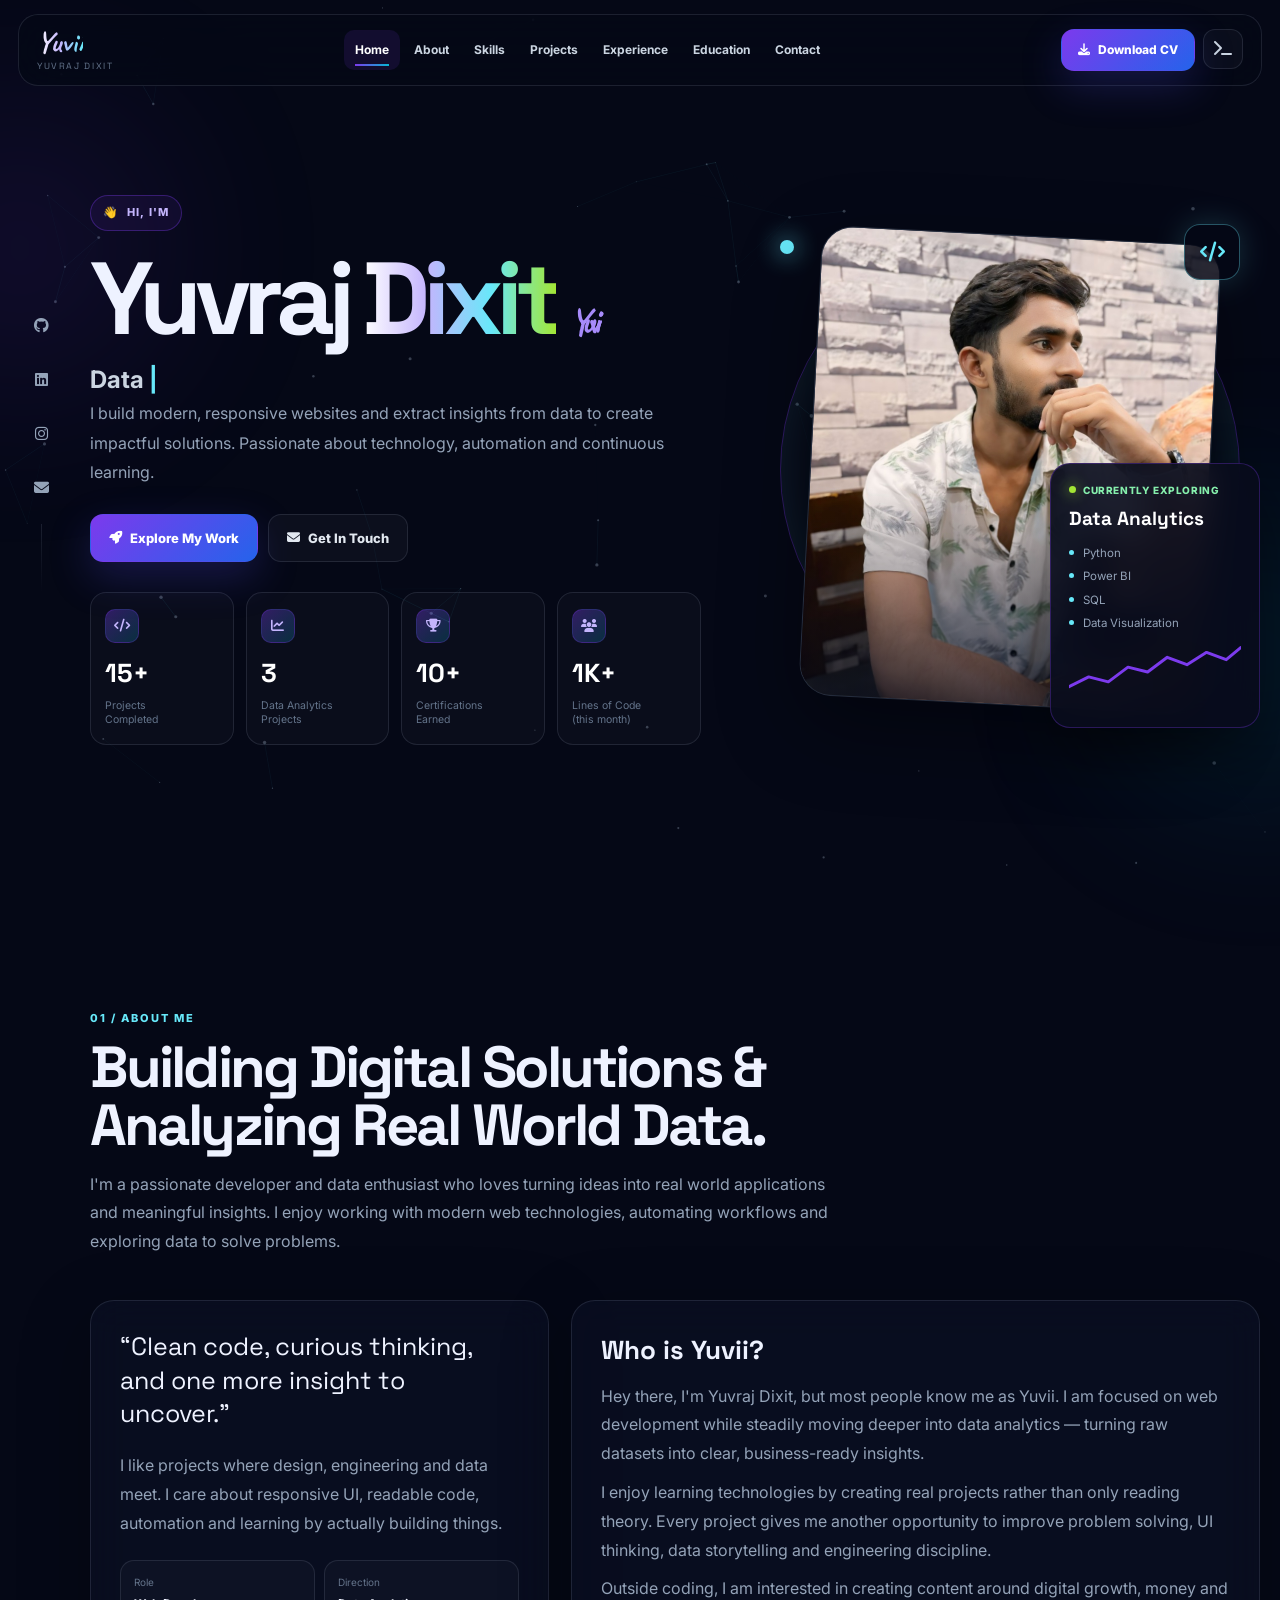
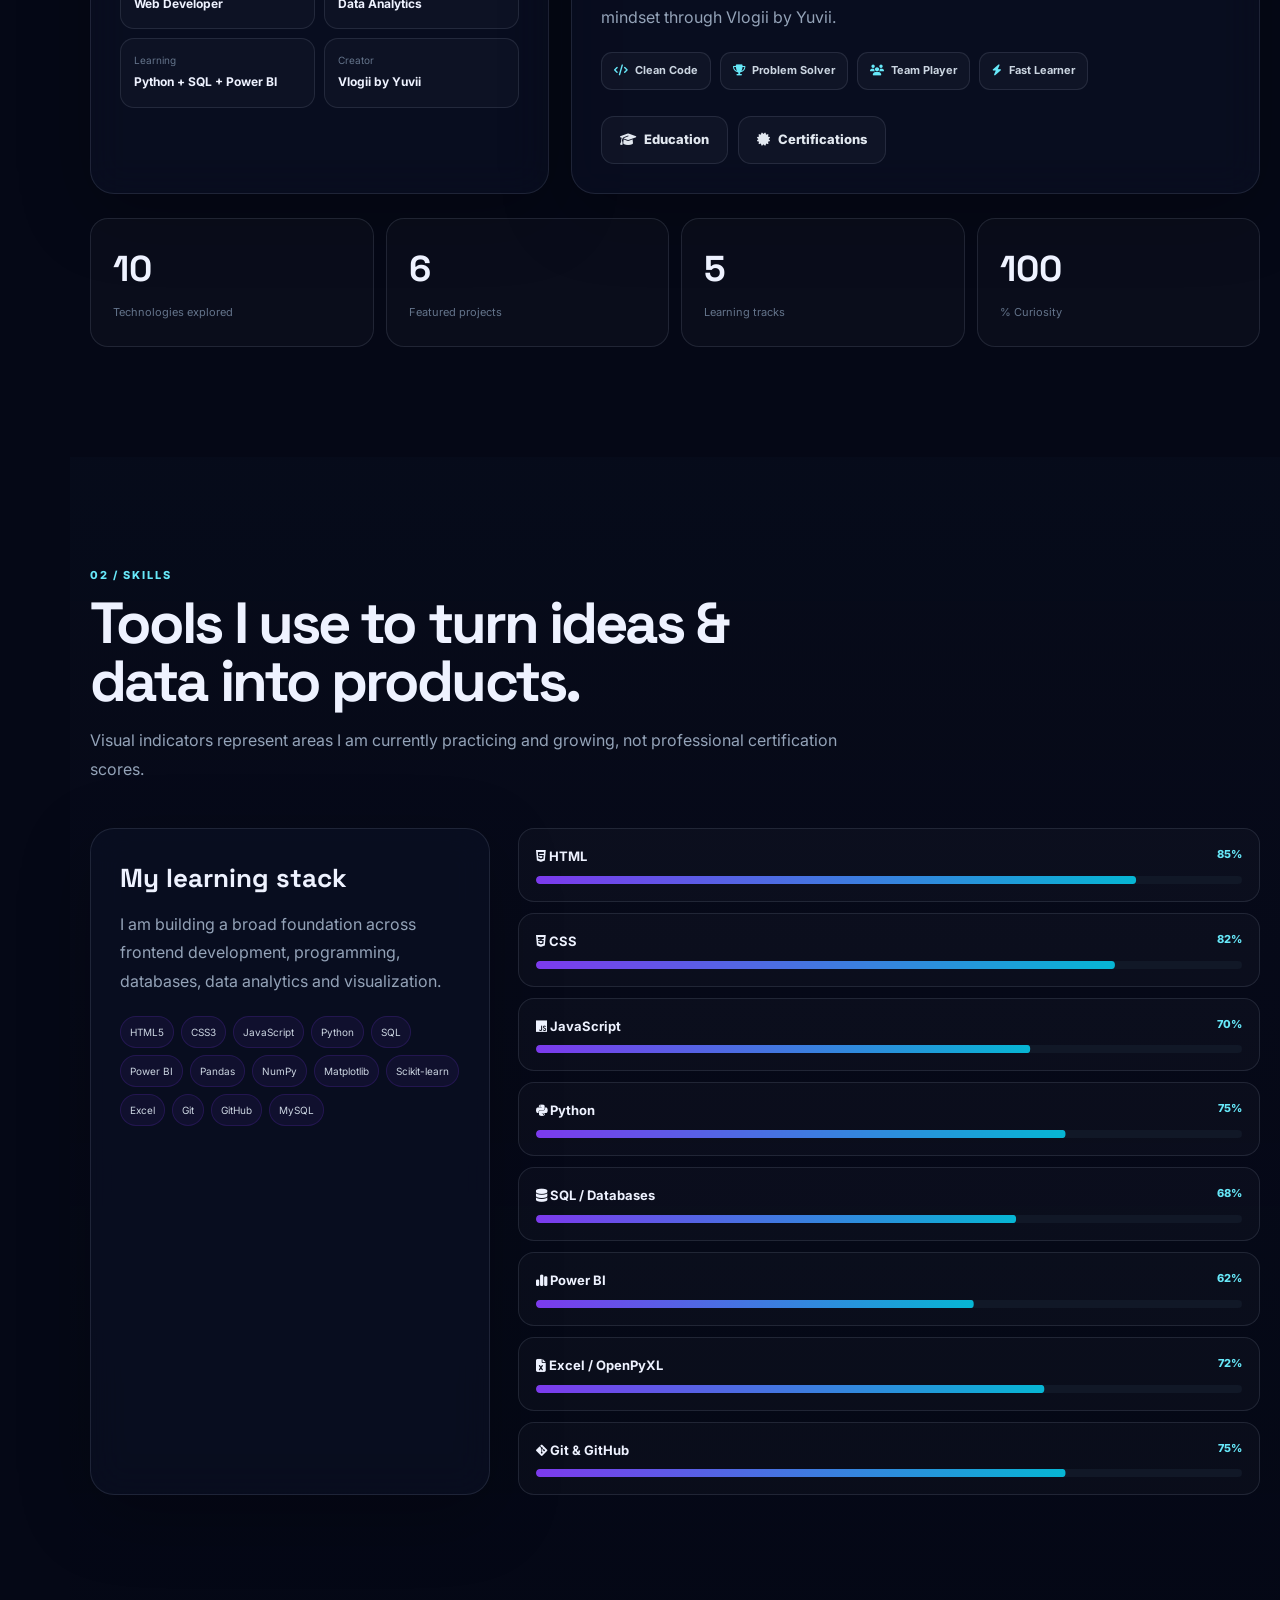
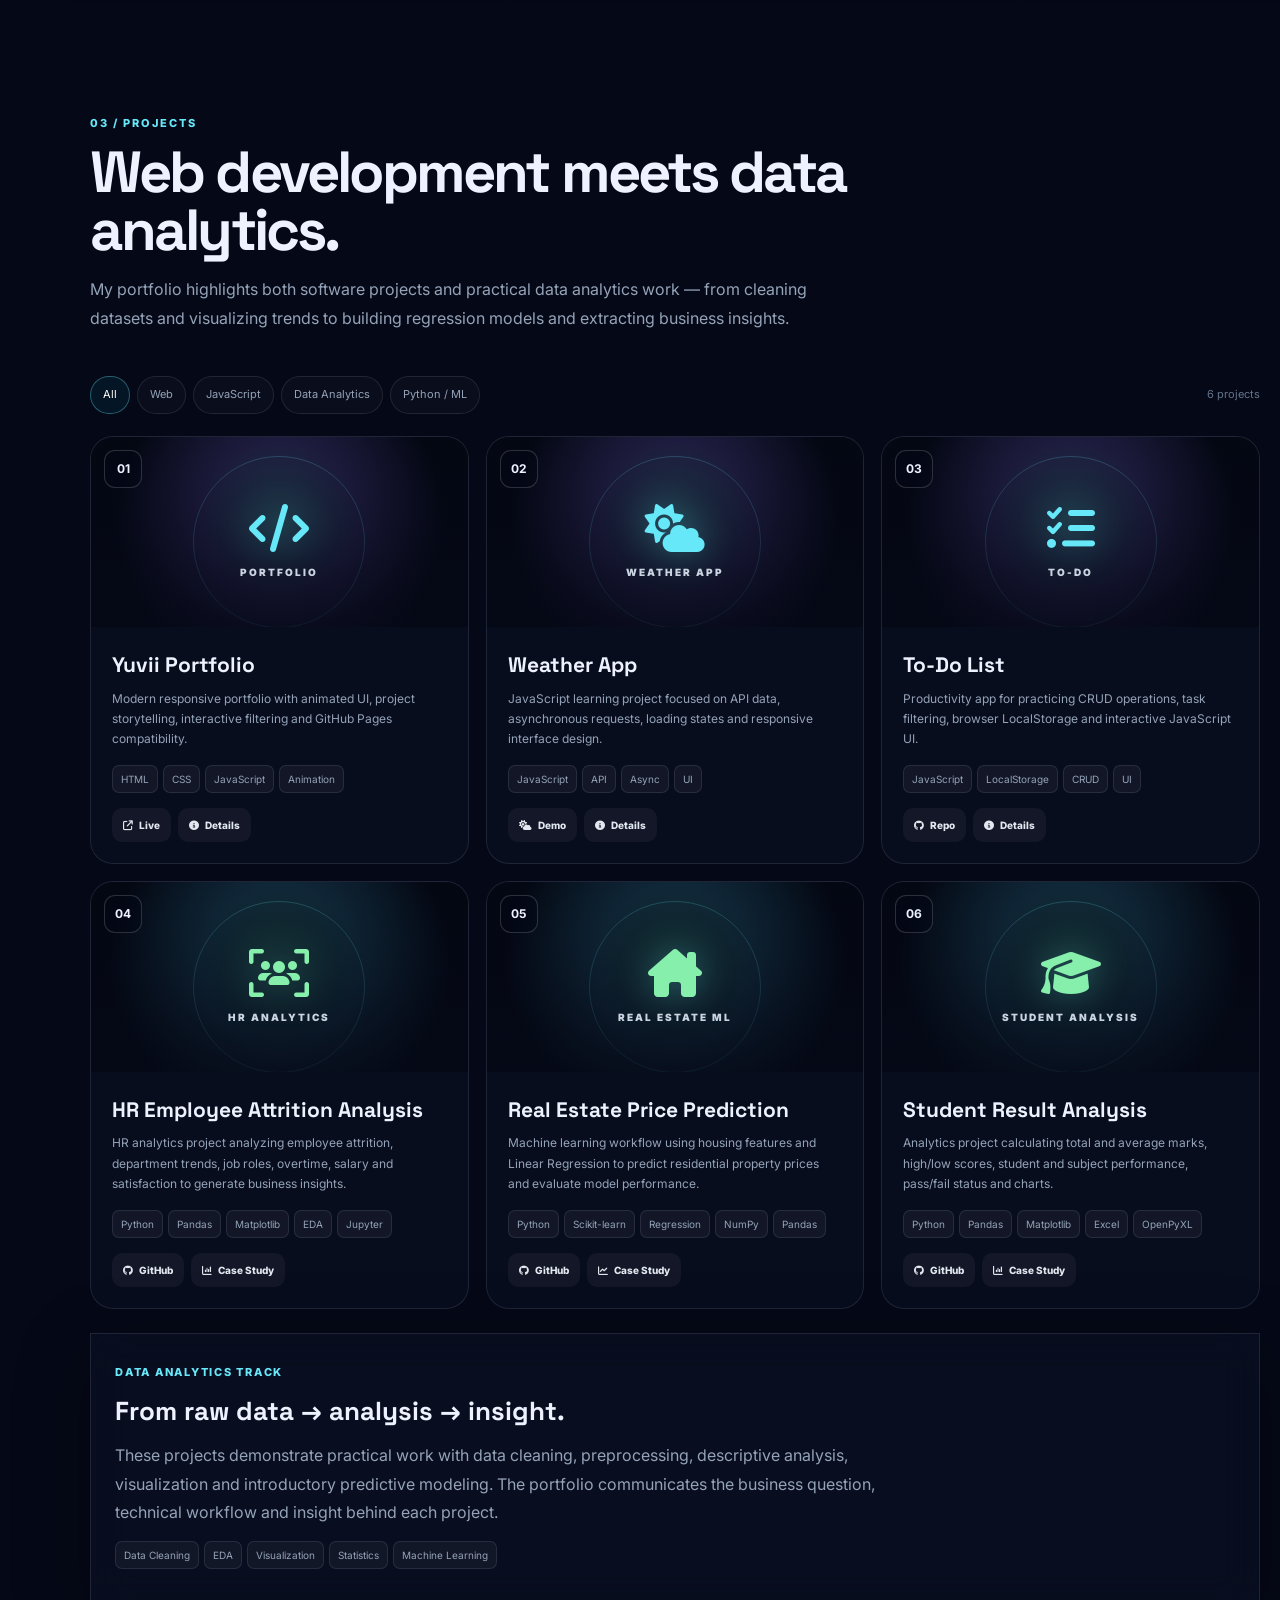
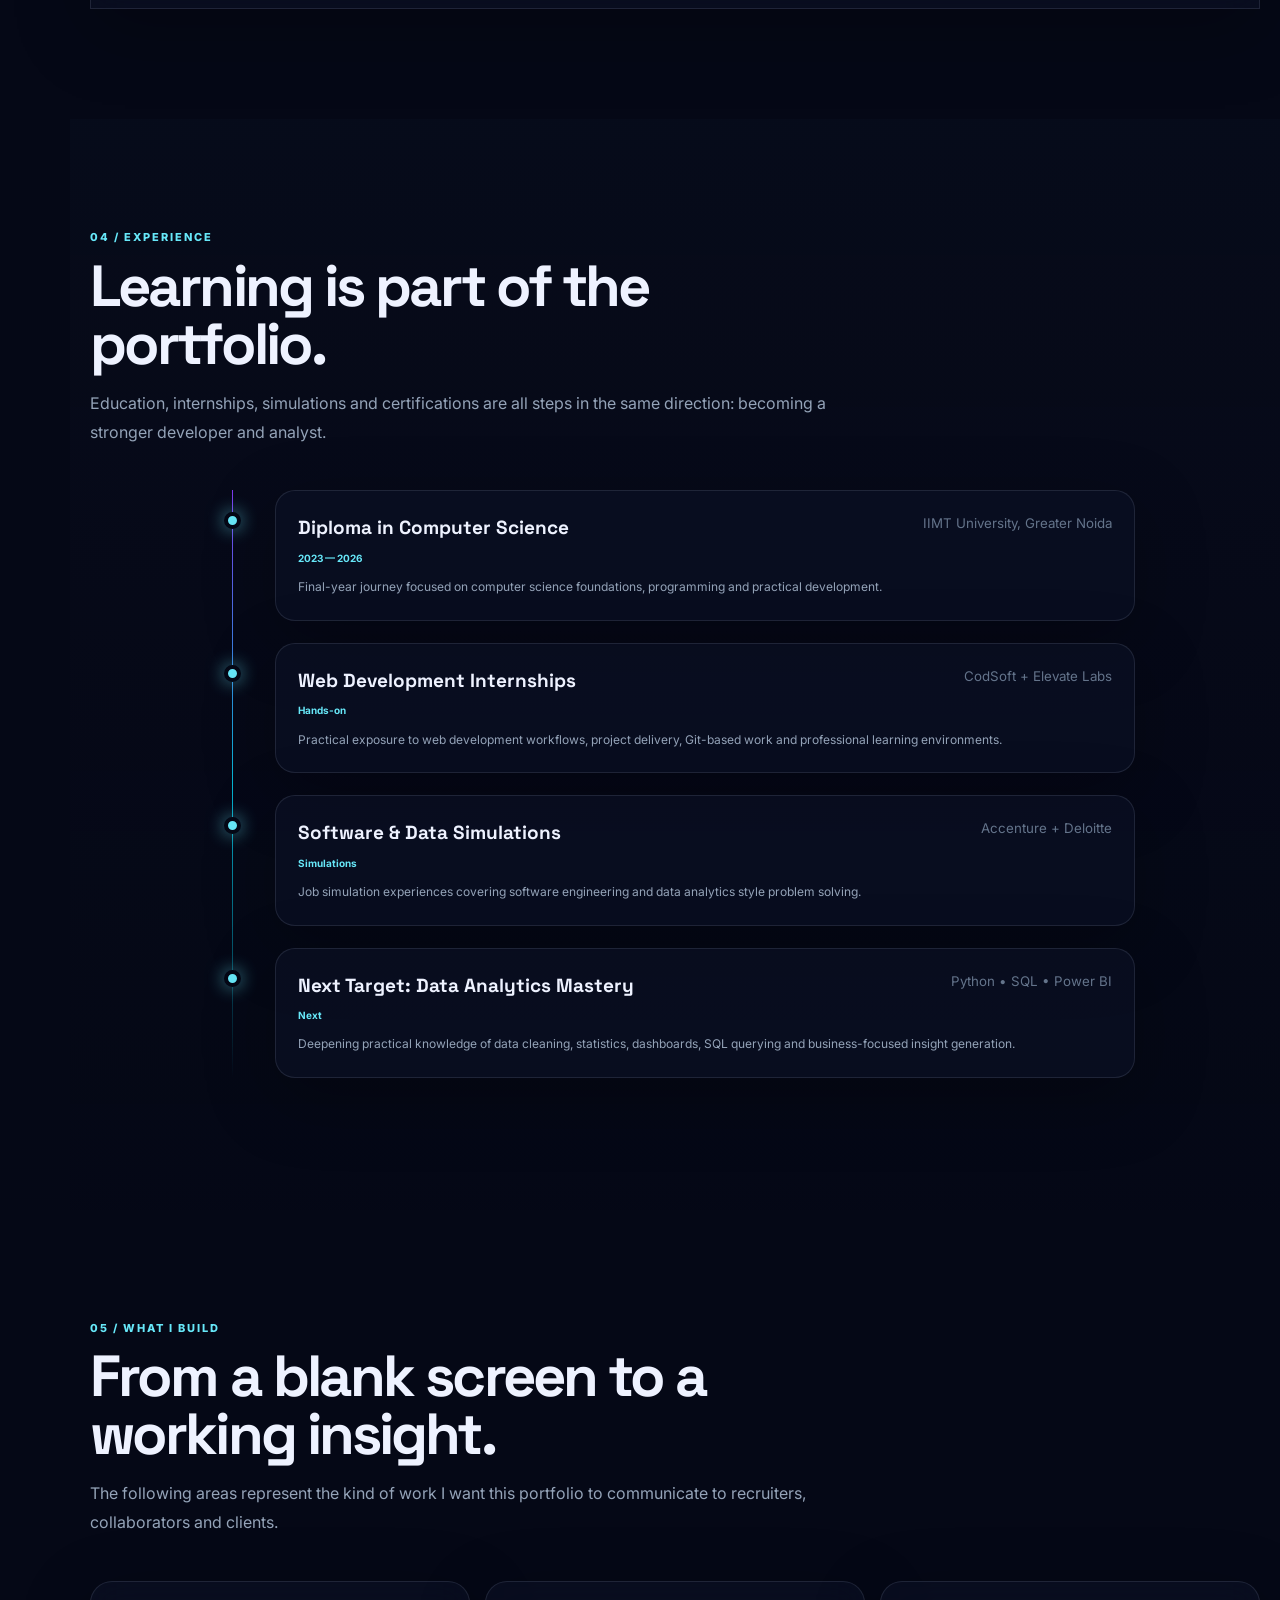
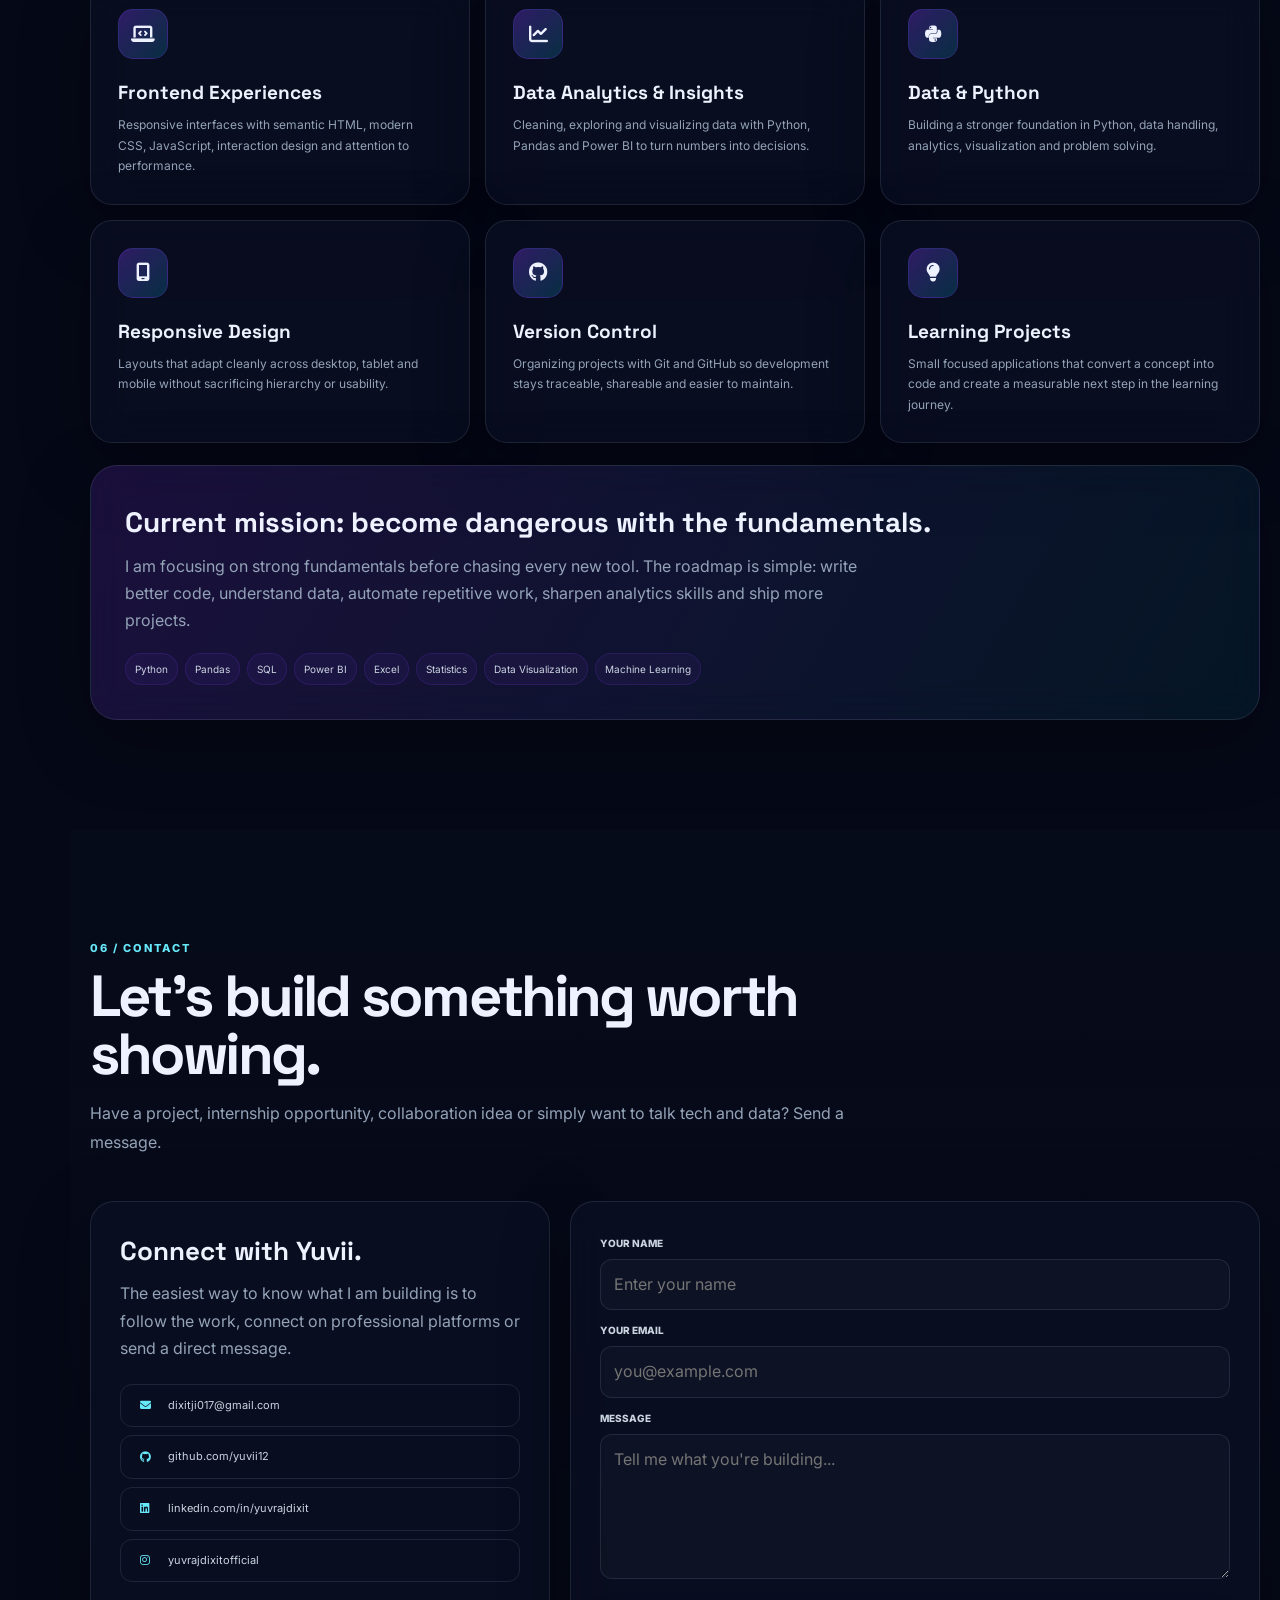
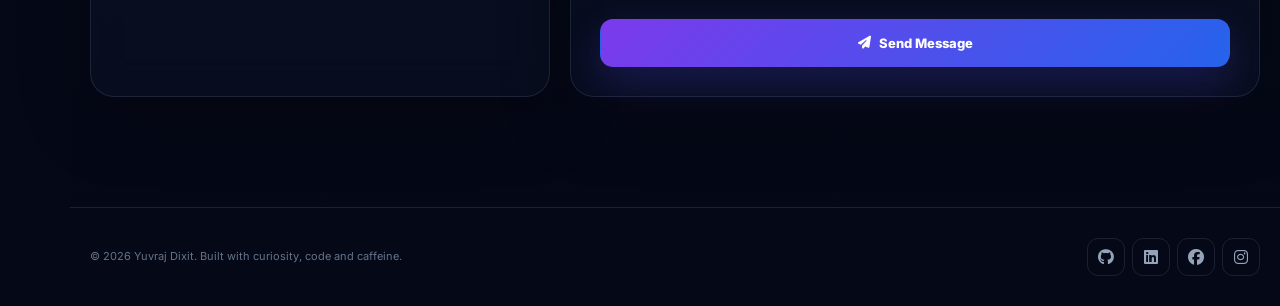
==== index.html @ b23e73d9 "Update Instagram link text in contact list" ====
<!DOCTYPE html>
<html lang="en">
<head>
<meta charset="UTF-8">
<meta name="viewport" content="width=device-width, initial-scale=1.0">
<meta name="description" content="Yuvraj Dixit — Web Developer and Data Analyst.">
<meta name="author" content="Yuvraj Dixit">
<meta name="keywords" content="Yuvraj Dixit, Yuvii, Web Developer, Data Analyst, Python, Power BI, SQL, JavaScript, GitHub">
<meta name="robots" content="index, follow">
<meta name="theme-color" content="#050816">
<meta property="og:title" content="Yuvraj Dixit | Digital Portfolio">
<meta property="og:description" content="Web development and Data Analytics projects.">
<meta property="og:type" content="website">
<title>Yuvraj Dixit | Web Developer × Data Analyst</title>
<link rel="preconnect" href="https://fonts.googleapis.com">
<link rel="preconnect" href="https://fonts.gstatic.com" crossorigin>
<link href="https://fonts.googleapis.com/css2?family=Inter:wght@400;500;600;700;800&family=Space+Grotesk:wght@400;500;600;700&family=Caveat:wght@500;700&display=swap" rel="stylesheet">
<link rel="stylesheet" href="https://cdnjs.cloudflare.com/ajax/libs/font-awesome/6.5.0/css/all.min.css">
<link rel="icon" type="image/png" href="favicon.png">
<link rel="stylesheet" href="style.css">
</head>
<body>
<a class="skip-link" href="#main-content">Skip to content</a>
<div class="progress" id="progress"></div>
<canvas id="particles" aria-hidden="true"></canvas>
<div class="orb orb-a" aria-hidden="true"></div>
<div class="orb orb-b" aria-hidden="true"></div>

<aside class="side-rail" aria-label="Social links">
  <a href="https://github.com/yuvii12" target="_blank" rel="noopener" aria-label="GitHub"><i class="fa-brands fa-github"></i></a>
  <a href="https://linkedin.com/in/yuvrajdixit" target="_blank" rel="noopener" aria-label="LinkedIn"><i class="fa-brands fa-linkedin"></i></a>
  <a href="https://www.instagram.com/yuvrajdixitofficial/" target="_blank" rel="noopener" aria-label="Instagram"><i class="fa-brands fa-instagram"></i></a>
  <a href="mailto:dixitji017@gmail.com" aria-label="Email"><i class="fa-solid fa-envelope"></i></a>
  <span class="rail-line" aria-hidden="true"></span>
</aside>

<header class="header" id="header">
  <div class="nav-wrap">
    <a class="brand" href="#home" aria-label="Yuvraj Dixit home">
      <span class="brand-signature">Yuvii</span>
      <small>YUVRAJ DIXIT</small>
    </a>
    <nav class="nav" id="nav" aria-label="Primary navigation">
      <a href="#home" class="active">Home</a>
      <a href="#about">About</a>
      <a href="#skills">Skills</a>
      <a href="#projects">Projects</a>
      <a href="#experience">Experience</a>
      <a href="education.html">Education</a>
      <a href="#contact">Contact</a>
    </nav>
    <div class="nav-actions">
      <a class="btn primary btn-cv" href="images/Yuvraj_Dixit_resume.pdf" download><i class="fa-solid fa-download"></i> Download CV</a>
      <button class="icon-btn" id="commandBtn" aria-label="Open command palette">
        <i class="fa-solid fa-terminal"></i>
      </button>
      <button class="icon-btn menu-btn" id="menuBtn" aria-label="Open menu" aria-expanded="false">
        <i class="fa-solid fa-bars"></i>
      </button>
    </div>
  </div>
</header>

<main id="main-content">

<section class="hero section" id="home">
  <div class="container hero-grid">
    <div class="hero-copy reveal">
      <span class="eyebrow"><span class="wave">👋</span> Hi, I'm</span>
      <h1>Yuvraj<br><span class="gradient">Dixit</span> <span class="hero-signature">Yuvii</span></h1>
      <p class="typing-line"><span id="typed">Web Developer</span><span class="cursor">|</span></p>
      <p class="hero-text">
        I build modern, responsive websites and extract insights from data
        to create impactful solutions. Passionate about technology,
        automation and continuous learning.
      </p>
      <div class="actions">
        <a class="btn primary" href="#projects"><i class="fa-solid fa-rocket"></i> Explore My Work</a>
        <a class="btn secondary" href="#contact"><i class="fa-solid fa-envelope"></i> Get In Touch</a>
      </div>
      <div class="hero-stats">
        <div><span class="hs-icon"><i class="fa-solid fa-code"></i></span><span class="hs-num"><strong data-count="15">0</strong>+</span><small>Projects<br>Completed</small></div>
        <div><span class="hs-icon"><i class="fa-solid fa-chart-line"></i></span><span class="hs-num"><strong data-count="3">0</strong></span><small>Data Analytics<br>Projects</small></div>
        <div><span class="hs-icon"><i class="fa-solid fa-trophy"></i></span><span class="hs-num"><strong data-count="10">0</strong>+</span><small>Certifications<br>Earned</small></div>
        <div><span class="hs-icon"><i class="fa-solid fa-users"></i></span><span class="hs-num"><strong data-count="1" data-display="1K">0</strong>+</span><small>Lines of Code<br>(this month)</small></div>
      </div>
    </div>

    <div class="hero-art reveal">
      <div class="profile-orbit"></div>
      <div class="profile-card" id="profileCard">
        <img src="images/1stpicture.jpg" alt="Yuvraj Dixit" loading="eager">
        <div class="profile-overlay"></div>
      </div>
      <div class="code-badge"><i class="fa-solid fa-code"></i></div>
      <div class="explore-card float-card">
        <div class="explore-top"><span class="status-dot"></span> Currently Exploring</div>
        <strong>Data Analytics</strong>
        <ul>
          <li>Python</li>
          <li>Power BI</li>
          <li>SQL</li>
          <li>Data Visualization</li>
        </ul>
        <svg class="explore-chart" viewBox="0 0 140 46" aria-hidden="true">
          <polyline points="0,34 16,26 32,30 48,18 64,22 80,10 96,16 112,6 128,12 140,2" fill="none" stroke="url(#sparkGrad)" stroke-width="2.4" stroke-linecap="round" stroke-linejoin="round"/>
          <defs><linearGradient id="sparkGrad" x1="0" y1="0" x2="140" y2="0"><stop offset="0" stop-color="#7c3aed"/><stop offset="1" stop-color="#67e8f9"/></linearGradient></defs>
        </svg>
      </div>
    </div>
  </div>
</section>

<section class="section" id="about">
  <div class="container">
    <div class="heading reveal">
      <span>01 / ABOUT ME</span>
      <h2>Building Digital Solutions &amp; Analyzing Real World Data.</h2>
      <p>I'm a passionate developer and data enthusiast who loves turning ideas into real world applications and meaningful insights. I enjoy working with modern web technologies, automating workflows and exploring data to solve problems.</p>
    </div>
    <div class="about-grid">
      <article class="glass quote-card reveal">
        <div>
          <div class="quote">“Clean code, curious thinking, and one more insight to uncover.”</div>
          <p>I like projects where design, engineering and data meet. I care about responsive UI, readable code, automation and learning by actually building things.</p>
        </div>
        <div class="facts">
          <div><small>Role</small><strong>Web Developer</strong></div>
          <div><small>Direction</small><strong>Data Analytics</strong></div>
          <div><small>Learning</small><strong>Python + SQL + Power BI</strong></div>
          <div><small>Creator</small><strong>Vlogii by Yuvii</strong></div>
        </div>
      </article>
      <article class="glass about-copy reveal">
        <h3>Who is Yuvii?</h3>
        <p>Hey there, I'm Yuvraj Dixit, but most people know me as Yuvii. I am focused on web development while steadily moving deeper into data analytics — turning raw datasets into clear, business-ready insights.</p>
        <p>I enjoy learning technologies by creating real projects rather than only reading theory. Every project gives me another opportunity to improve problem solving, UI thinking, data storytelling and engineering discipline.</p>
        <p>Outside coding, I am interested in creating content around digital growth, money and mindset through Vlogii by Yuvii.</p>
        <div class="about-badges">
          <span><i class="fa-solid fa-code"></i> Clean Code</span>
          <span><i class="fa-solid fa-trophy"></i> Problem Solver</span>
          <span><i class="fa-solid fa-users"></i> Team Player</span>
          <span><i class="fa-solid fa-bolt"></i> Fast Learner</span>
        </div>
        <div class="actions">
          <a class="btn secondary" href="education.html"><i class="fa-solid fa-graduation-cap"></i> Education</a>
          <a class="btn secondary" href="certificates.html"><i class="fa-solid fa-certificate"></i> Certifications</a>
        </div>
      </article>
    </div>
    <div class="metrics reveal">
      <div><strong data-count="10">0</strong><span>Technologies explored</span></div>
      <div><strong data-count="6">0</strong><span>Featured projects</span></div>
      <div><strong data-count="5">0</strong><span>Learning tracks</span></div>
      <div><strong data-count="100">0</strong><span>% Curiosity</span></div>
    </div>
  </div>
</section>

<section class="section alt" id="skills">
  <div class="container">
    <div class="heading reveal">
      <span>02 / SKILLS</span>
      <h2>Tools I use to turn ideas &amp; data into products.</h2>
      <p>Visual indicators represent areas I am currently practicing and growing, not professional certification scores.</p>
    </div>
    <div class="skills-grid">
      <aside class="glass skill-intro reveal">
        <h3>My learning stack</h3>
        <p>I am building a broad foundation across frontend development, programming, databases, data analytics and visualization.</p>
        <div class="pills">
          <span>HTML5</span><span>CSS3</span><span>JavaScript</span><span>Python</span>
          <span>SQL</span><span>Power BI</span><span>Pandas</span><span>NumPy</span>
          <span>Matplotlib</span><span>Scikit-learn</span><span>Excel</span><span>Git</span>
          <span>GitHub</span><span>MySQL</span>
        </div>
      </aside>
      <div class="skill-list stagger reveal">
        <div class="skill-row">
          <div class="skill-top"><strong><i class="fa-brands fa-html5"></i> HTML</strong><span>85%</span></div>
          <div class="track"><div class="fill" style="--level:0.85"></div></div>
        </div>
        <div class="skill-row">
          <div class="skill-top"><strong><i class="fa-brands fa-css3-alt"></i> CSS</strong><span>82%</span></div>
          <div class="track"><div class="fill" style="--level:0.82"></div></div>
        </div>
        <div class="skill-row">
          <div class="skill-top"><strong><i class="fa-brands fa-js"></i> JavaScript</strong><span>70%</span></div>
          <div class="track"><div class="fill" style="--level:0.7"></div></div>
        </div>
        <div class="skill-row">
          <div class="skill-top"><strong><i class="fa-brands fa-python"></i> Python</strong><span>75%</span></div>
          <div class="track"><div class="fill" style="--level:0.75"></div></div>
        </div>
        <div class="skill-row">
          <div class="skill-top"><strong><i class="fa-solid fa-database"></i> SQL / Databases</strong><span>68%</span></div>
          <div class="track"><div class="fill" style="--level:0.68"></div></div>
        </div>
        <div class="skill-row">
          <div class="skill-top"><strong><i class="fa-solid fa-chart-simple"></i> Power BI</strong><span>62%</span></div>
          <div class="track"><div class="fill" style="--level:0.62"></div></div>
        </div>
        <div class="skill-row">
          <div class="skill-top"><strong><i class="fa-solid fa-file-excel"></i> Excel / OpenPyXL</strong><span>72%</span></div>
          <div class="track"><div class="fill" style="--level:0.72"></div></div>
        </div>
        <div class="skill-row">
          <div class="skill-top"><strong><i class="fa-brands fa-git-alt"></i> Git &amp; GitHub</strong><span>75%</span></div>
          <div class="track"><div class="fill" style="--level:0.75"></div></div>
        </div>
      </div>
    </div>
  </div>
</section>

<section class="section" id="projects">
  <div class="container">
    <div class="heading reveal">
      <span>03 / PROJECTS</span>
      <h2>Web development meets data analytics.</h2>
      <p>My portfolio highlights both software projects and practical data analytics work — from cleaning datasets and visualizing trends to building regression models and extracting business insights.</p>
    </div>
    <div class="project-toolbar reveal">
      <div class="filters" id="filters">
        <button class="filter active" data-filter="all">All</button><button class="filter" data-filter="web">Web</button><button class="filter" data-filter="javascript">JavaScript</button><button class="filter" data-filter="analytics">Data Analytics</button><button class="filter" data-filter="python">Python / ML</button>
      </div><span id="projectCount">6 projects</span>
    </div>
    <div class="projects stagger reveal" id="projectsGrid">
      <article class="project project-item" data-category="web"><div class="project-image"><b>01</b><div class="project-visual"><i class="fa-solid fa-code"></i><span>PORTFOLIO</span></div></div><div class="project-body"><h3>Yuvii Portfolio</h3><p>Modern responsive portfolio with animated UI, project storytelling, interactive filtering and GitHub Pages compatibility.</p><div class="tags"><span>HTML</span><span>CSS</span><span>JavaScript</span><span>Animation</span></div><div class="project-actions"><a href="https://yuvii12.github.io/Portfolio-website/" target="_blank" rel="noopener"><i class="fa-solid fa-arrow-up-right-from-square"></i> Live</a><button class="details" data-project="portfolio"><i class="fa-solid fa-circle-info"></i> Details</button></div></div></article>
      <article class="project project-item" data-category="javascript"><div class="project-image"><b>02</b><div class="project-visual"><i class="fa-solid fa-cloud-sun"></i><span>WEATHER APP</span></div></div><div class="project-body"><h3>Weather App</h3><p>JavaScript learning project focused on API data, asynchronous requests, loading states and responsive interface design.</p><div class="tags"><span>JavaScript</span><span>API</span><span>Async</span><span>UI</span></div><div class="project-actions"><a href="#" class="placeholder-link"><i class="fa-solid fa-cloud-sun"></i> Demo</a><button class="details" data-project="weather"><i class="fa-solid fa-circle-info"></i> Details</button></div></div></article>
      <article class="project project-item" data-category="javascript"><div class="project-image"><b>03</b><div class="project-visual"><i class="fa-solid fa-list-check"></i><span>TO-DO</span></div></div><div class="project-body"><h3>To-Do List</h3><p>Productivity app for practicing CRUD operations, task filtering, browser LocalStorage and interactive JavaScript UI.</p><div class="tags"><span>JavaScript</span><span>LocalStorage</span><span>CRUD</span><span>UI</span></div><div class="project-actions"><a href="#" class="placeholder-link"><i class="fa-brands fa-github"></i> Repo</a><button class="details" data-project="todo"><i class="fa-solid fa-circle-info"></i> Details</button></div></div></article>
      <article class="project project-item" data-category="analytics"><div class="project-image"><b>04</b><div class="project-visual analytics-visual"><i class="fa-solid fa-users-viewfinder"></i><span>HR ANALYTICS</span></div></div><div class="project-body"><h3>HR Employee Attrition Analysis</h3><p>HR analytics project analyzing employee attrition, department trends, job roles, overtime, salary and satisfaction to generate business insights.</p><div class="tags"><span>Python</span><span>Pandas</span><span>Matplotlib</span><span>EDA</span><span>Jupyter</span></div><div class="project-actions"><a href="https://github.com/yuvii12/HR_Employee_Attrition_Analyasis" target="_blank" rel="noopener"><i class="fa-brands fa-github"></i> GitHub</a><button class="details" data-project="hr"><i class="fa-solid fa-chart-column"></i> Case Study</button></div></div></article>
      <article class="project project-item" data-category="python"><div class="project-image"><b>05</b><div class="project-visual analytics-visual"><i class="fa-solid fa-house-chimney"></i><span>REAL ESTATE ML</span></div></div><div class="project-body"><h3>Real Estate Price Prediction</h3><p>Machine learning workflow using housing features and Linear Regression to predict residential property prices and evaluate model performance.</p><div class="tags"><span>Python</span><span>Scikit-learn</span><span>Regression</span><span>NumPy</span><span>Pandas</span></div><div class="project-actions"><a href="https://github.com/yuvii12/RealEstatePricePrediction" target="_blank" rel="noopener"><i class="fa-brands fa-github"></i> GitHub</a><button class="details" data-project="realestate"><i class="fa-solid fa-chart-line"></i> Case Study</button></div></div></article>
      <article class="project project-item" data-category="analytics"><div class="project-image"><b>06</b><div class="project-visual analytics-visual"><i class="fa-solid fa-graduation-cap"></i><span>STUDENT ANALYSIS</span></div></div><div class="project-body"><h3>Student Result Analysis</h3><p>Analytics project calculating total and average marks, high/low scores, student and subject performance, pass/fail status and charts.</p><div class="tags"><span>Python</span><span>Pandas</span><span>Matplotlib</span><span>Excel</span><span>OpenPyXL</span></div><div class="project-actions"><a href="https://github.com/yuvii12/Student-Result-Analysis" target="_blank" rel="noopener"><i class="fa-brands fa-github"></i> GitHub</a><button class="details" data-project="student"><i class="fa-solid fa-chart-column"></i> Case Study</button></div></div></article>
    </div>
    <div class="glass analytics-highlight reveal" style="margin-top:24px;padding:24px;"><span style="color:#67e8f9;font-size:11px;font-weight:800;letter-spacing:.16em;">DATA ANALYTICS TRACK</span><h3 style="font-family:'Space Grotesk';font-size:26px;margin-top:8px;">From raw data → analysis → insight.</h3><p style="color:#94a3b8;line-height:1.8;max-width:800px;margin-top:8px;">These projects demonstrate practical work with data cleaning, preprocessing, descriptive analysis, visualization and introductory predictive modeling. The portfolio communicates the business question, technical workflow and insight behind each project.</p><div class="tags" style="margin-top:14px;"><span>Data Cleaning</span><span>EDA</span><span>Visualization</span><span>Statistics</span><span>Machine Learning</span></div></div>
  </div>
</section>

<section class="section alt" id="experience">
  <div class="container">
    <div class="heading reveal">
      <span>04 / EXPERIENCE</span>
      <h2>Learning is part of the portfolio.</h2>
      <p>Education, internships, simulations and certifications are all steps in the same direction: becoming a stronger developer and analyst.</p>
    </div>
    <div class="timeline stagger reveal">
      <article class="timeline-item"><i></i><div class="glass timeline-card"><div><h3>Diploma in Computer Science</h3><small>IIMT University, Greater Noida</small></div><b>2023 — 2026</b><p>Final-year journey focused on computer science foundations, programming and practical development.</p></div></article>
      <article class="timeline-item"><i></i><div class="glass timeline-card"><div><h3>Web Development Internships</h3><small>CodSoft + Elevate Labs</small></div><b>Hands-on</b><p>Practical exposure to web development workflows, project delivery, Git-based work and professional learning environments.</p></div></article>
      <article class="timeline-item"><i></i><div class="glass timeline-card"><div><h3>Software &amp; Data Simulations</h3><small>Accenture + Deloitte</small></div><b>Simulations</b><p>Job simulation experiences covering software engineering and data analytics style problem solving.</p></div></article>
      <article class="timeline-item"><i></i><div class="glass timeline-card"><div><h3>Next Target: Data Analytics Mastery</h3><small>Python • SQL • Power BI</small></div><b>Next</b><p>Deepening practical knowledge of data cleaning, statistics, dashboards, SQL querying and business-focused insight generation.</p></div></article>
    </div>
  </div>
</section>

<section class="section" id="services">
  <div class="container">
    <div class="heading reveal">
      <span>05 / WHAT I BUILD</span>
      <h2>From a blank screen to a working insight.</h2>
      <p>The following areas represent the kind of work I want this portfolio to communicate to recruiters, collaborators and clients.</p>
    </div>
    <div class="services stagger reveal">
      <article class="glass service"><div class="service-icon"><i class="fa-solid fa-laptop-code"></i></div><h3>Frontend Experiences</h3><p>Responsive interfaces with semantic HTML, modern CSS, JavaScript, interaction design and attention to performance.</p></article>
      <article class="glass service"><div class="service-icon"><i class="fa-solid fa-chart-line"></i></div><h3>Data Analytics &amp; Insights</h3><p>Cleaning, exploring and visualizing data with Python, Pandas and Power BI to turn numbers into decisions.</p></article>
      <article class="glass service"><div class="service-icon"><i class="fa-brands fa-python"></i></div><h3>Data &amp; Python</h3><p>Building a stronger foundation in Python, data handling, analytics, visualization and problem solving.</p></article>
      <article class="glass service"><div class="service-icon"><i class="fa-solid fa-mobile-screen"></i></div><h3>Responsive Design</h3><p>Layouts that adapt cleanly across desktop, tablet and mobile without sacrificing hierarchy or usability.</p></article>
      <article class="glass service"><div class="service-icon"><i class="fa-brands fa-github"></i></div><h3>Version Control</h3><p>Organizing projects with Git and GitHub so development stays traceable, shareable and easier to maintain.</p></article>
      <article class="glass service"><div class="service-icon"><i class="fa-solid fa-lightbulb"></i></div><h3>Learning Projects</h3><p>Small focused applications that convert a concept into code and create a measurable next step in the learning journey.</p></article>
    </div>
    <div class="career glass reveal">
      <h3>Current mission: become dangerous with the fundamentals.</h3>
      <p>I am focusing on strong fundamentals before chasing every new tool. The roadmap is simple: write better code, understand data, automate repetitive work, sharpen analytics skills and ship more projects.</p>
      <div class="career-tags"><span>Python</span><span>Pandas</span><span>SQL</span><span>Power BI</span><span>Excel</span><span>Statistics</span><span>Data Visualization</span><span>Machine Learning</span></div>
    </div>
  </div>
</section>

<section class="section alt" id="contact">
  <div class="container">
    <div class="heading reveal">
      <span>06 / CONTACT</span>
      <h2>Let's build something worth showing.</h2>
      <p>Have a project, internship opportunity, collaboration idea or simply want to talk tech and data? Send a message.</p>
    </div>
    <div class="contact-grid">
      <article class="glass contact-card reveal">
        <h3>Connect with Yuvii.</h3>
        <p>The easiest way to know what I am building is to follow the work, connect on professional platforms or send a direct message.</p>
        <div class="contact-list">
          <a href="mailto:dixitji017@gmail.com"><i class="fa-solid fa-envelope"></i> dixitji017@gmail.com</a>
          <a href="https://github.com/yuvii12" target="_blank" rel="noopener"><i class="fa-brands fa-github"></i> github.com/yuvii12</a>
          <a href="https://linkedin.com/in/yuvrajdixit" target="_blank" rel="noopener"><i class="fa-brands fa-linkedin"></i> linkedin.com/in/yuvrajdixit</a>
          <a href="https://www.instagram.com/yuvrajdixitofficial/" target="_blank" rel="noopener"><i class="fa-brands fa-instagram"></i> yuvrajdixitofficial
          </a>
        </div>
      </article>
      <article class="glass contact-card reveal">
        <form action="https://formspree.io/f/myzjgrvb" method="POST" id="contactForm">
          <label for="name">YOUR NAME</label>
          <input id="name" name="name" type="text" placeholder="Enter your name" required>
          <label for="email">YOUR EMAIL</label>
          <input id="email" name="email" type="email" placeholder="you@example.com" required>
          <label for="message">MESSAGE</label>
          <textarea id="message" name="message" placeholder="Tell me what you're building..." required></textarea>
          <p id="formStatus" class="status" aria-live="polite"></p>
          <button class="btn primary" type="submit"><i class="fa-solid fa-paper-plane"></i> Send Message</button>
        </form>
      </article>
    </div>
  </div>
</section>

</main>

<footer class="footer">
  <div class="container footer-inner">
    <p>© <span id="year"></span> Yuvraj Dixit. Built with curiosity, code and caffeine.</p>
    <div class="socials">
      <a href="https://github.com/yuvii12" target="_blank" rel="noopener" aria-label="GitHub"><i class="fa-brands fa-github"></i></a>
      <a href="https://linkedin.com/in/yuvrajdixit" target="_blank" rel="noopener" aria-label="LinkedIn"><i class="fa-brands fa-linkedin"></i></a>
      <a href="https://www.facebook.com/mryuvrajdixit" target="_blank" rel="noopener" aria-label="Facebook"><i class="fa-brands fa-facebook"></i></a>
      <a href="https://www.instagram.com/yuvrajdixitofficial/" target="_blank" rel="noopener" aria-label="Instagram"><i class="fa-brands fa-instagram"></i></a>
    </div>
  </div>
</footer>

<div class="modal" id="modal">
  <div class="modal-card glass" role="dialog" aria-modal="true" aria-labelledby="modalTitle">
    <div class="modal-head"><h3 id="modalTitle">Project details</h3><button id="modalClose" aria-label="Close"><i class="fa-solid fa-xmark"></i></button></div>
    <div id="modalBody"></div>
  </div>
</div>

<div class="command" id="command">
  <div class="command-card glass">
    <input id="commandInput" type="search" placeholder="Search sections..." autocomplete="off">
    <div id="commandList">
      <button data-target="#home">Home <kbd>1</kbd></button>
      <button data-target="#about">About <kbd>2</kbd></button>
      <button data-target="#skills">Skills <kbd>3</kbd></button>
      <button data-target="#projects">Projects <kbd>4</kbd></button>
      <button data-target="#experience">Experience <kbd>5</kbd></button>
      <button data-target="#contact">Contact <kbd>6</kbd></button>
    </div>
  </div>
</div>

<div class="toast" id="toast" role="status" aria-live="polite"></div>
<button class="back-top" id="backTop" aria-label="Back to top"><i class="fa-solid fa-arrow-up"></i></button>

<script>
const $=(s,c=document)=>c.querySelector(s);
const $$=(s,c=document)=>[...c.querySelectorAll(s)];
const reduce=window.matchMedia("(prefers-reduced-motion: reduce)").matches;
const nav=$("#nav");
const menu=$("#menuBtn");
const header=$("#header");
const progress=$("#progress");
const backTop=$("#backTop");
const toast=$("#toast");

function toastMessage(text){
  toast.textContent=text;
  toast.classList.add("show");
  clearTimeout(window.toastTimer);
  window.toastTimer=setTimeout(()=>toast.classList.remove("show"),2600);
}

menu.addEventListener("click",()=>{
  const open=nav.classList.toggle("open");
  menu.setAttribute("aria-expanded",open);
  menu.innerHTML=open?'<i class="fa-solid fa-xmark"></i>':'<i class="fa-solid fa-bars"></i>';
});

$$(".nav a").forEach(a=>a.addEventListener("click",()=>{
  nav.classList.remove("open");
  menu.setAttribute("aria-expanded","false");
  menu.innerHTML='<i class="fa-solid fa-bars"></i>';
}));

function scrollUI(){
  const max=document.documentElement.scrollHeight-innerHeight;
  progress.style.width=`${max?scrollY/max*100:0}%`;
  header.classList.toggle("scrolled",scrollY>30);
  backTop.classList.toggle("show",scrollY>600);
}
addEventListener("scroll",scrollUI,{passive:true});
scrollUI();

backTop.addEventListener("click",()=>scrollTo({top:0,behavior:reduce?"auto":"smooth"}));

const sectionObserver=new IntersectionObserver(entries=>{
  entries.forEach(e=>{
    if(!e.isIntersecting)return;
    $$(".nav a").forEach(a=>a.classList.toggle("active",a.getAttribute("href")===`#${e.target.id}`));
  });
},{rootMargin:"-30% 0px -55% 0px"});
$$("main section[id]").forEach(s=>sectionObserver.observe(s));

const revealObserver=new IntersectionObserver(entries=>{
  entries.forEach(e=>{
    if(e.isIntersecting){
      e.target.classList.add("visible");
      revealObserver.unobserve(e.target);
    }
  });
},{threshold:.12});
$$(".reveal").forEach(e=>revealObserver.observe(e));

const typed=$("#typed");
const words=["Web Developer","Data Analyst","Python Enthusiast","Insights Explorer"];
let wordIndex=0,charIndex=0,deleting=false;
function typing(){
  if(reduce){typed.textContent=words[0];return;}
  const word=words[wordIndex];
  if(!deleting){
    charIndex++;
    typed.textContent=word.slice(0,charIndex);
    if(charIndex===word.length){deleting=true;setTimeout(typing,1300);return;}
  }else{
    charIndex--;
    typed.textContent=word.slice(0,charIndex);
    if(charIndex===0){deleting=false;wordIndex=(wordIndex+1)%words.length;}
  }
  setTimeout(typing,deleting?38:72);
}
typing();

function animateCounters(selector){
  $$(selector).forEach(el=>{
    const target=Number(el.dataset.count);
    const display=el.dataset.display;
    let start=performance.now();
    function count(now){
      const p=Math.min(1,(now-start)/1100);
      const val=Math.floor(target*(1-Math.pow(1-p,3)));
      el.textContent=display?(p<1?val:display):val;
      if(p<1)requestAnimationFrame(count);
    }
    requestAnimationFrame(count);
  });
}

const metricObserver=new IntersectionObserver(entries=>{
  if(!entries.some(e=>e.isIntersecting))return;
  animateCounters(".metrics [data-count]");
  metricObserver.disconnect();
},{threshold:.3});
if($(".metrics"))metricObserver.observe($(".metrics"));

const heroStatObserver=new IntersectionObserver(entries=>{
  if(!entries.some(e=>e.isIntersecting))return;
  animateCounters(".hero-stats [data-count]");
  heroStatObserver.disconnect();
},{threshold:.3});
if($(".hero-stats"))heroStatObserver.observe($(".hero-stats"));

const filters=$$(".filter");
const items=$$(".project-item");
const count=$("#projectCount");
filters.forEach(button=>button.addEventListener("click",()=>{
  filters.forEach(b=>b.classList.remove("active"));
  button.classList.add("active");
  const filter=button.dataset.filter;
  let visible=0;
  items.forEach(item=>{
    const show=filter==="all"||item.dataset.category===filter;
    item.classList.toggle("hidden",!show);
    if(show)visible++;
  });
  count.textContent=`${visible} project${visible===1?"":"s"}`;
}));

const projectData={
  portfolio:{title:"Yuvii Portfolio",html:"<p>Modern responsive portfolio combining animated frontend engineering with a dedicated data analytics showcase.</p><ul><li>HTML5, CSS3 and vanilla JavaScript.</li><li>Interactive filters, counters and scroll animations.</li><li>GitHub Pages compatible architecture.</li></ul>"},
  weather:{title:"Weather App",html:"<p>JavaScript practice project focused on API data and asynchronous UI states.</p><ul><li>API and async concepts.</li><li>Loading and result states.</li><li>Responsive UI practice.</li></ul>"},
  todo:{title:"To-Do List",html:"<p>Focused JavaScript CRUD project for managing tasks and practicing browser-side state.</p><ul><li>Create, complete and remove tasks.</li><li>LocalStorage persistence.</li><li>Task filtering.</li></ul>"},
  hr:{title:"HR Employee Attrition Analysis",html:"<p>HR analytics project that analyzes employee attrition and turns workforce data into business-focused insights.</p><ul><li>Data cleaning and preprocessing.</li><li>Department, job role, overtime and salary analysis.</li><li>Python, Pandas, Matplotlib and Jupyter Notebook.</li><li>Summary data and analytical charts.</li></ul><p><a href=\"https://github.com/yuvii12/HR_Employee_Attrition_Analyasis\" target=\"_blank\">Open GitHub repository →</a></p>"},
  realestate:{title:"Real Estate Price Prediction",html:"<p>Supervised machine learning project that predicts residential property prices using Linear Regression.</p><ul><li>Feature engineering.</li><li>Train/test workflow.</li><li>MAE, RMSE, R² and 5-fold cross-validation.</li><li>Prediction results exported to CSV.</li></ul><p><a href=\"https://github.com/yuvii12/RealEstatePricePrediction\" target=\"_blank\">Open GitHub repository →</a></p>"},
  student:{title:"Student Result Analysis",html:"<p>Student performance analysis using Python, Pandas, Matplotlib and Excel-oriented data handling.</p><ul><li>Total and average marks.</li><li>Highest and lowest scores.</li><li>Student-wise and subject-wise performance.</li><li>Pass/fail analysis and bar charts.</li></ul><p><a href=\"https://github.com/yuvii12/Student-Result-Analysis\" target=\"_blank\">Open GitHub repository →</a></p>"}
};
const modal=$("#modal");
const modalTitle=$("#modalTitle");
const modalBody=$("#modalBody");
$$(".details").forEach(button=>button.addEventListener("click",()=>{
  const data=projectData[button.dataset.project];
  modalTitle.textContent=data.title;
  modalBody.innerHTML=data.html;
  modal.classList.add("open");
  document.body.style.overflow="hidden";
}));
function closeModal(){
  modal.classList.remove("open");
  document.body.style.overflow="";
}
$("#modalClose").addEventListener("click",closeModal);
modal.addEventListener("click",e=>{if(e.target===modal)closeModal();});

const command=$("#command");
const commandBtn=$("#commandBtn");
const commandInput=$("#commandInput");
function openCommand(){command.classList.add("open");commandInput.value="";commandInput.focus();}
function closeCommand(){command.classList.remove("open");}
commandBtn.addEventListener("click",openCommand);
command.addEventListener("click",e=>{if(e.target===command)closeCommand();});
$$("[data-target]",command).forEach(button=>button.addEventListener("click",()=>{
  const target=document.querySelector(button.dataset.target);
  closeCommand();
  target?.scrollIntoView({behavior:reduce?"auto":"smooth"});
}));
commandInput.addEventListener("input",()=>{
  const q=commandInput.value.toLowerCase();
  $$("[data-target]",command).forEach(b=>b.hidden=!b.textContent.toLowerCase().includes(q));
});

document.addEventListener("keydown",e=>{
  if((e.ctrlKey||e.metaKey)&&e.key.toLowerCase()==="k"){e.preventDefault();openCommand();}
  if(e.key==="Escape"){closeCommand();closeModal();}
});

$$(".placeholder-link").forEach(a=>a.addEventListener("click",e=>{
  e.preventDefault();
  toastMessage("This link is a placeholder. Add your live URL when ready.");
}));

$("#contactForm").addEventListener("submit",()=>{
  $("#formStatus").textContent="Sending your message…";
  const button=$("#contactForm button");
  button.disabled=true;
  button.innerHTML='<i class="fa-solid fa-spinner fa-spin"></i> Sending…';
});

$("#year").textContent=new Date().getFullYear();

if(!reduce){
  const canvas=$("#particles");
  const ctx=canvas.getContext("2d");
  let particles=[];
  function resize(){
    const ratio=Math.min(devicePixelRatio||1,2);
    canvas.width=innerWidth*ratio;
    canvas.height=innerHeight*ratio;
    canvas.style.width=innerWidth+"px";
    canvas.style.height=innerHeight+"px";
    ctx.setTransform(ratio,0,0,ratio,0,0);
    particles=Array.from({length:65},()=>({
      x:Math.random()*innerWidth,
      y:Math.random()*innerHeight,
      vx:(Math.random()-.5)*.22,
      vy:(Math.random()-.5)*.22,
      r:Math.random()*1.5+.4
    }));
  }
  function draw(){
    ctx.clearRect(0,0,innerWidth,innerHeight);
    particles.forEach(p=>{
      p.x+=p.vx;p.y+=p.vy;
      if(p.x<0)p.x=innerWidth;
      if(p.x>innerWidth)p.x=0;
      if(p.y<0)p.y=innerHeight;
      if(p.y>innerHeight)p.y=0;
      ctx.beginPath();
      ctx.arc(p.x,p.y,p.r,0,Math.PI*2);
      ctx.fillStyle="rgba(148,163,184,.35)";
      ctx.fill();
    });
    for(let i=0;i<particles.length;i++){
      for(let j=i+1;j<particles.length;j++){
        const a=particles[i],b=particles[j];
        const dx=a.x-b.x,dy=a.y-b.y,d=Math.hypot(dx,dy);
        if(d<105){
          ctx.strokeStyle=`rgba(103,232,249,${(1-d/105)*.08})`;
          ctx.beginPath();ctx.moveTo(a.x,a.y);ctx.lineTo(b.x,b.y);ctx.stroke();
        }
      }
    }
    requestAnimationFrame(draw);
  }
  addEventListener("resize",resize);
  resize();
  draw();
}

if(!reduce){
  addEventListener("pointermove",e=>{
    const x=(e.clientX/innerWidth-.5)*2;
    const y=(e.clientY/innerHeight-.5)*2;
    $(".orb-a").style.transform=`translate(${x*20}px,${y*20}px)`;
    $(".orb-b").style.transform=`translate(${-x*22}px,${-y*22}px)`;
    $("#profileCard").style.transform=`perspective(900px) rotateY(${x*3}deg) rotateX(${y*-3}deg)`;
  },{passive:true});
}

$$('a[href^="#"]').forEach(a=>a.addEventListener("click",e=>{
  const target=document.querySelector(a.getAttribute("href"));
  if(target){e.preventDefault();target.scrollIntoView({behavior:reduce?"auto":"smooth"});}
}));

console.log("%cYuvii Portfolio%c — HTML + CSS + JavaScript","color:#67e8f9;font-weight:800","color:#94a3b8");
</script>
</body>
</html>
---- style.css ----
*{margin:0;padding:0;box-sizing:border-box;scroll-behavior:smooth}
:root{--bg:#050816;--panel:rgba(10,16,35,.72);--line:rgba(148,163,184,.16);--text:#eef2ff;--muted:#94a3b8;--purple:#7c3aed;--cyan:#06b6d4;--lime:#a3e635;--radius:24px;--max:1220px}
body{font-family:Inter,system-ui,sans-serif;background:var(--bg);color:var(--text);line-height:1.6;overflow-x:hidden}
button,input,textarea{font:inherit}button{cursor:pointer}a{color:inherit}
.container{width:min(calc(100% - 40px),var(--max));margin:auto}
.skip-link{position:fixed;left:20px;top:-100px;z-index:9999;background:#fff;color:#000;padding:12px 16px;border-radius:10px}
.skip-link:focus{top:20px}
.progress{position:fixed;left:0;top:0;height:3px;width:0;background:linear-gradient(90deg,var(--purple),var(--cyan),var(--lime));z-index:5000;box-shadow:0 0 15px rgba(6,182,212,.8)}
#particles{position:fixed;inset:0;width:100%;height:100%;pointer-events:none;z-index:-2}
.orb{position:fixed;width:280px;height:280px;border-radius:50%;filter:blur(100px);opacity:.13;z-index:-1;pointer-events:none;transition:transform .25s ease}
.orb-a{left:-120px;top:12%;background:var(--purple)}.orb-b{right:-120px;bottom:12%;background:var(--cyan)}
.header{position:fixed;top:14px;left:50%;transform:translateX(-50%);width:min(calc(100% - 36px),1260px);z-index:1000;border:1px solid var(--line);border-radius:20px;background:rgba(5,8,22,.75);backdrop-filter:blur(20px);transition:.3s}
.header.scrolled{background:rgba(5,8,22,.94);border-color:rgba(124,58,237,.35)}
.nav-wrap{min-height:70px;padding:0 18px;display:flex;align-items:center;justify-content:space-between;gap:20px}
.brand{display:flex;align-items:center;gap:10px;text-decoration:none;font-family:"Space Grotesk",sans-serif}
.brand-logo{width:40px;height:40px;display:grid;place-items:center;border-radius:13px;background:linear-gradient(135deg,var(--purple),var(--cyan));font-weight:800;box-shadow:0 10px 30px rgba(124,58,237,.28)}
.brand strong{display:block}.brand small{display:block;color:#64748b;font-size:9px;letter-spacing:.12em;text-transform:uppercase}
.nav{display:flex;gap:3px}.nav a{position:relative;padding:10px 11px;border-radius:10px;color:#cbd5e1;text-decoration:none;font-size:12px;font-weight:700;transition:.2s}
.nav a:hover,.nav a.active{color:#fff;background:rgba(124,58,237,.12)}.nav a:after{content:"";position:absolute;left:11px;right:11px;bottom:4px;height:2px;background:linear-gradient(90deg,var(--purple),var(--cyan));transform:scaleX(0);transition:.2s}.nav a:hover:after,.nav a.active:after{transform:scaleX(1)}
.nav-actions{display:flex;gap:8px}.icon-btn{width:40px;height:40px;border:1px solid var(--line);border-radius:12px;background:rgba(255,255,255,.03);color:#cbd5e1}.icon-btn:hover{border-color:rgba(124,58,237,.5);color:#fff}.menu-btn{display:none}
.section{position:relative;padding:110px 0}.section.alt{background:linear-gradient(180deg,rgba(15,23,42,.22),rgba(5,8,22,.08))}
.hero{min-height:100vh;padding-top:150px;display:grid;align-items:center}.hero-grid{display:grid;grid-template-columns:1.1fr .9fr;align-items:center;gap:60px}
.eyebrow{display:inline-flex;align-items:center;gap:9px;padding:8px 12px;border:1px solid rgba(124,58,237,.35);border-radius:999px;background:rgba(124,58,237,.08);color:#c4b5fd;font-size:11px;font-weight:800;letter-spacing:.1em;text-transform:uppercase}
.status-dot{width:7px;height:7px;border-radius:50%;background:var(--lime);box-shadow:0 0 14px var(--lime)}
.hero h1{margin:22px 0 16px;font-family:"Space Grotesk",sans-serif;font-size:clamp(54px,8vw,104px);line-height:.9;letter-spacing:-.07em}.gradient{background:linear-gradient(90deg,#fff,#c4b5fd,#67e8f9,var(--lime));background-clip:text;-webkit-background-clip:text;color:transparent}
.typing-line{min-height:36px;font-size:24px;font-weight:700;color:#cbd5e1}.cursor{color:#67e8f9;animation:blink 1s steps(2,end) infinite}
.hero-text{max-width:690px;color:var(--muted);font-size:16px;line-height:1.85}.actions{display:flex;flex-wrap:wrap;gap:10px;margin-top:26px}.btn{position:relative;display:inline-flex;align-items:center;justify-content:center;gap:8px;min-height:48px;padding:0 18px;border-radius:13px;border:1px solid transparent;text-decoration:none;font-size:13px;font-weight:800;transition:.2s;overflow:hidden}.btn:hover{transform:translateY(-3px)}.btn.primary{background:linear-gradient(135deg,var(--purple),#2563eb);color:#fff;box-shadow:0 15px 40px rgba(79,70,229,.25)}.btn.secondary{background:rgba(255,255,255,.03);border-color:var(--line);color:#e2e8f0}
.hero-meta{display:flex;flex-wrap:wrap;gap:17px;margin-top:28px;color:#64748b;font-size:11px}.hero-meta i{color:#67e8f9}
.hero-art{position:relative;min-height:560px;display:grid;place-items:center}.profile-orbit{position:absolute;width:92%;aspect-ratio:1;border:1px solid rgba(124,58,237,.45);border-radius:50%;animation:spin 18s linear infinite}.profile-orbit:before,.profile-orbit:after{content:"";position:absolute;width:12px;height:12px;border-radius:50%;background:#67e8f9;box-shadow:0 0 25px #67e8f9}.profile-orbit:before{top:8%;left:22%}.profile-orbit:after{right:9%;bottom:25%;background:var(--lime);box-shadow:0 0 25px var(--lime)}
.profile-card{position:relative;width:min(330px,72%);aspect-ratio:.84;border:1px solid rgba(255,255,255,.14);border-radius:34px;overflow:hidden;background:#111827;transform:rotate(3deg);box-shadow:0 35px 90px rgba(0,0,0,.5),0 0 70px rgba(124,58,237,.16);transition:transform .3s}.profile-card img{width:100%;height:100%;object-fit:cover}.profile-overlay{position:absolute;inset:0;background:linear-gradient(180deg,transparent 45%,rgba(2,6,23,.9))}.profile-caption{position:absolute;left:20px;right:20px;bottom:18px;z-index:2}.profile-caption strong{display:block;font-family:"Space Grotesk";font-size:20px}.profile-caption span{color:#94a3b8;font-size:11px}
.float-card{position:absolute;z-index:4;min-width:150px;padding:13px 15px;border:1px solid var(--line);border-radius:17px;background:rgba(5,8,22,.8);backdrop-filter:blur(16px);box-shadow:0 20px 50px rgba(0,0,0,.28);animation:float 4s ease-in-out infinite}.float-card small{display:block;color:#64748b;font-size:9px;text-transform:uppercase;letter-spacing:.08em}.float-card strong{font-size:12px}.float-one{left:0;top:11%}.float-two{right:0;top:33%;animation-delay:-1.4s}.float-three{left:7%;bottom:10%;animation-delay:-2.7s}
.heading{max-width:760px;margin-bottom:44px}.heading>span{display:block;margin-bottom:10px;color:#67e8f9;font-size:11px;font-weight:800;letter-spacing:.18em}.heading h2{font-family:"Space Grotesk";font-size:clamp(35px,5vw,58px);line-height:1;letter-spacing:-.05em}.heading p{margin-top:16px;color:var(--muted);line-height:1.8}
.glass{background:var(--panel);border:1px solid var(--line);box-shadow:0 20px 70px rgba(0,0,0,.25);backdrop-filter:blur(18px)}
.about-grid{display:grid;grid-template-columns:.8fr 1.2fr;gap:22px}.quote-card,.about-copy{padding:29px;border-radius:var(--radius)}.quote{font-family:"Space Grotesk";font-size:25px;line-height:1.35;margin-bottom:20px}.quote-card p,.about-copy p{color:var(--muted);line-height:1.8}.about-copy h3{font-family:"Space Grotesk";font-size:26px;margin-bottom:10px}.about-copy p+p{margin-top:10px}
.facts{display:grid;grid-template-columns:1fr 1fr;gap:9px;margin-top:22px}.facts div{padding:13px;border:1px solid var(--line);border-radius:14px;background:rgba(255,255,255,.025)}.facts small{display:block;color:#64748b;font-size:10px}.facts strong{font-size:12px}
.metrics{display:grid;grid-template-columns:repeat(4,1fr);gap:12px;margin-top:24px}.metrics>div{padding:22px;border:1px solid var(--line);border-radius:18px;background:rgba(255,255,255,.025)}.metrics strong{display:block;font-family:"Space Grotesk";font-size:36px}.metrics span{color:#64748b;font-size:11px}
.skills-grid{display:grid;grid-template-columns:.7fr 1.3fr;gap:28px}.skill-intro{padding:29px;border-radius:var(--radius)}.skill-intro h3{font-family:"Space Grotesk";font-size:26px}.skill-intro p{margin-top:10px;color:var(--muted);line-height:1.8}.pills{display:flex;flex-wrap:wrap;gap:7px;margin-top:20px}.pills span,.tags span,.career-tags span{padding:7px 9px;border:1px solid rgba(124,58,237,.18);border-radius:999px;background:rgba(124,58,237,.07);color:#cbd5e1;font-size:10px}
.skill-list{display:grid;gap:11px}.skill-row{padding:17px;border:1px solid var(--line);border-radius:16px;background:rgba(255,255,255,.025)}.skill-top{display:flex;justify-content:space-between;margin-bottom:9px}.skill-top strong{font-size:13px}.skill-top span{color:#67e8f9;font-size:11px;font-weight:800}.track{height:8px;border-radius:99px;background:#111827;overflow:hidden}.fill{height:100%;width:100%;border-radius:inherit;background:linear-gradient(90deg,var(--purple),var(--cyan));transform:scaleX(0);transform-origin:left;transition:transform 1.1s}.visible .fill{transform:scaleX(var(--level))}
.project-toolbar{display:flex;justify-content:space-between;align-items:center;gap:20px;margin-bottom:22px}.filters{display:flex;flex-wrap:wrap;gap:7px}.filter{padding:9px 12px;border:1px solid var(--line);border-radius:999px;background:rgba(255,255,255,.025);color:#94a3b8;font-size:11px}.filter.active,.filter:hover{color:#fff;border-color:rgba(103,232,249,.35);background:rgba(6,182,212,.08)}#projectCount{color:#64748b;font-size:11px}
.projects{display:grid;grid-template-columns:repeat(3,1fr);gap:17px}.project{overflow:hidden;min-height:390px;display:flex;flex-direction:column;border:1px solid var(--line);border-radius:23px;background:rgba(10,15,33,.75);transition:.35s}.project:hover{transform:translateY(-8px);border-color:rgba(124,58,237,.42);box-shadow:0 28px 70px rgba(0,0,0,.3)}.project.hidden{display:none}.project-image{position:relative;height:190px;overflow:hidden;background:#111827}.project-image img{width:100%;height:100%;object-fit:cover;transition:.6s}.project:hover .project-image img{transform:scale(1.06)}.project-image:after{content:"";position:absolute;inset:0;background:linear-gradient(180deg,transparent,rgba(5,8,22,.7))}.project-image b{position:absolute;z-index:2;top:13px;left:13px;width:38px;height:38px;display:grid;place-items:center;border:1px solid rgba(255,255,255,.16);border-radius:11px;background:rgba(5,8,22,.55);font-size:12px}.project-body{padding:21px;display:flex;flex-direction:column;flex:1}.project-body h3{font-family:"Space Grotesk";font-size:21px}.project-body p{margin-top:7px;color:#94a3b8;font-size:12px;line-height:1.7}.tags{display:flex;flex-wrap:wrap;gap:5px;margin:15px 0}.tags span{background:rgba(255,255,255,.045);border-color:var(--line);color:#94a3b8;border-radius:7px;padding:5px 8px}.project-actions{display:flex;gap:7px;margin-top:auto}.project-actions a,.project-actions button{display:inline-flex;align-items:center;gap:6px;padding:9px 11px;border:0;border-radius:10px;background:rgba(255,255,255,.045);color:#e2e8f0;text-decoration:none;font-size:10px;font-weight:800}.project-actions a:hover,.project-actions button:hover{background:rgba(124,58,237,.15)}
.timeline{max-width:920px;margin:auto;position:relative}.timeline:before{content:"";position:absolute;left:17px;top:0;bottom:0;width:1px;background:linear-gradient(var(--purple),var(--cyan),transparent)}.timeline-item{position:relative;padding-left:60px;margin-bottom:22px}.timeline-item>i{position:absolute;left:9px;top:22px;width:17px;height:17px;border:4px solid var(--bg);border-radius:50%;background:#67e8f9;box-shadow:0 0 18px rgba(103,232,249,.65)}.timeline-card{padding:22px;border-radius:20px}.timeline-card>div{display:flex;justify-content:space-between;gap:20px}.timeline-card h3{font-family:"Space Grotesk";font-size:19px}.timeline-card small{color:#64748b}.timeline-card>b{color:#67e8f9;font-size:10px;white-space:nowrap}.timeline-card p{margin-top:8px;color:#94a3b8;font-size:12px;line-height:1.7}
.services{display:grid;grid-template-columns:repeat(3,1fr);gap:15px}.service{padding:27px;border-radius:22px;transition:.3s}.service:hover{transform:translateY(-7px);border-color:rgba(103,232,249,.3)}.service-icon{width:50px;height:50px;display:grid;place-items:center;border-radius:15px;background:linear-gradient(135deg,rgba(124,58,237,.35),rgba(6,182,212,.2));border:1px solid rgba(124,58,237,.25);font-size:19px}.service h3{margin-top:19px;font-family:"Space Grotesk";font-size:19px}.service p{margin-top:7px;color:#94a3b8;font-size:12px;line-height:1.7}
.career{margin-top:22px;padding:34px;border-radius:27px;background:linear-gradient(120deg,rgba(124,58,237,.18),rgba(6,182,212,.08));}.career h3{font-family:"Space Grotesk";font-size:28px}.career p{max-width:760px;margin-top:8px;color:#94a3b8;line-height:1.7}.career-tags{display:flex;flex-wrap:wrap;gap:7px;margin-top:18px}
.contact-grid{display:grid;grid-template-columns:.8fr 1.2fr;gap:20px}.contact-card{padding:29px;border-radius:24px}.contact-card h3{font-family:"Space Grotesk";font-size:26px}.contact-card>p{margin-top:8px;color:#94a3b8;line-height:1.7}.contact-list{display:grid;gap:8px;margin-top:22px}.contact-list a{display:flex;align-items:center;gap:11px;padding:12px;border:1px solid var(--line);border-radius:12px;text-decoration:none;color:#cbd5e1;font-size:11px}.contact-list a:hover{border-color:rgba(124,58,237,.4)}.contact-list i{width:24px;color:#67e8f9;text-align:center}
form{display:grid;gap:8px}form label{color:#cbd5e1;font-size:10px;font-weight:800;margin-top:4px}form input,form textarea{width:100%;border:1px solid var(--line);outline:none;border-radius:12px;padding:12px 13px;color:#fff;background:rgba(255,255,255,.025)}form textarea{min-height:145px;resize:vertical}form input:focus,form textarea:focus{border-color:rgba(103,232,249,.45);box-shadow:0 0 0 4px rgba(103,232,249,.06)}form .btn{margin-top:6px}.status{min-height:18px;color:var(--lime);font-size:11px}
.footer{border-top:1px solid var(--line);padding:30px 0}.footer-inner{display:flex;align-items:center;justify-content:space-between;gap:20px}.footer p{color:#64748b;font-size:11px}.socials{display:flex;gap:7px}.socials a{width:38px;height:38px;display:grid;place-items:center;border:1px solid var(--line);border-radius:11px;color:#94a3b8;text-decoration:none}.socials a:hover{color:#fff;border-color:rgba(124,58,237,.4)}
.reveal{opacity:0;transform:translateY(22px);transition:.8s}.reveal.visible{opacity:1;transform:translateY(0)}.stagger>*{opacity:0;transform:translateY(15px)}.stagger.visible>*{animation:itemIn .65s forwards}.stagger.visible>*:nth-child(2){animation-delay:.08s}.stagger.visible>*:nth-child(3){animation-delay:.16s}.stagger.visible>*:nth-child(4){animation-delay:.24s}.stagger.visible>*:nth-child(5){animation-delay:.32s}.stagger.visible>*:nth-child(6){animation-delay:.4s}
.modal,.command{position:fixed;inset:0;z-index:3000;display:none;place-items:center;padding:20px;background:rgba(2,6,23,.78);backdrop-filter:blur(9px)}.modal.open,.command.open{display:grid}.modal-card{width:min(680px,100%);max-height:85vh;overflow:auto;padding:28px;border-radius:24px}.modal-head{display:flex;justify-content:space-between;align-items:center}.modal-head h3{font-family:"Space Grotesk";font-size:26px}.modal-head button{width:38px;height:38px;border:1px solid var(--line);border-radius:10px;background:rgba(255,255,255,.03);color:#fff}.modal-card p,.modal-card li{color:#94a3b8;line-height:1.8}.modal-card ul{padding-left:20px;margin-top:10px}.command{align-items:flex-start;padding-top:14vh}.command-card{width:min(600px,calc(100% - 30px));padding:12px;border-radius:18px}.command-card input{width:100%;padding:14px;border:1px solid var(--line);border-radius:11px;background:rgba(255,255,255,.04);color:#fff;outline:0}.command-card button{display:flex;justify-content:space-between;width:100%;padding:12px;border:0;border-radius:9px;background:transparent;color:#cbd5e1;text-align:left}.command-card button:hover{background:rgba(124,58,237,.12);color:#fff}.command-card kbd{color:#64748b}.toast{position:fixed;right:20px;bottom:20px;z-index:4000;padding:13px 16px;border:1px solid rgba(103,232,249,.25);border-radius:13px;background:rgba(5,8,22,.94);color:#e2e8f0;transform:translateY(120px);opacity:0;transition:.35s}.toast.show{transform:translateY(0);opacity:1}.back-top{position:fixed;right:18px;bottom:18px;z-index:900;width:44px;height:44px;border:1px solid var(--line);border-radius:13px;background:rgba(5,8,22,.8);color:#fff;opacity:0;pointer-events:none;transform:translateY(10px);transition:.25s}.back-top.show{opacity:1;pointer-events:auto;transform:translateY(0)}
@keyframes blink{50%{opacity:0}}@keyframes spin{to{transform:rotate(360deg)}}@keyframes float{50%{transform:translateY(-9px)}}@keyframes itemIn{to{opacity:1;transform:translateY(0)}}
@media(max-width:980px){.nav{position:absolute;top:calc(100% + 9px);left:0;right:0;display:none;flex-direction:column;padding:9px;border:1px solid var(--line);border-radius:17px;background:rgba(5,8,22,.98)}.nav.open{display:flex}.menu-btn{display:block}.hero-grid,.about-grid,.skills-grid,.contact-grid{grid-template-columns:1fr}.hero-art{min-height:500px}.projects,.services{grid-template-columns:repeat(2,1fr)}}
@media(max-width:650px){.container{width:min(calc(100% - 28px),var(--max))}.header{top:8px;width:calc(100% - 16px)}.brand small{display:none}.header .icon-btn:first-child{display:none}.hero{padding-top:120px}.hero h1{font-size:clamp(48px,15vw,72px)}.hero-text{font-size:14px}.hero-art{min-height:430px}.float-card{min-width:125px;padding:10px}.float-one{left:-3%}.float-two{right:-3%}.metrics,.projects,.services{grid-template-columns:1fr}.project-toolbar,.footer-inner,.timeline-card>div{align-items:flex-start;flex-direction:column}.section{padding:80px 0}.career{padding:26px}}
@media(prefers-reduced-motion:reduce){html{scroll-behavior:auto}*,*::before,*::after{animation-duration:.001ms!important;animation-iteration-count:1!important;transition-duration:.001ms!important}#particles{display:none}}

/* Data Analytics project visuals */
.project-visual{height:100%;min-height:210px;display:flex;flex-direction:column;align-items:center;justify-content:center;gap:12px;background:radial-gradient(circle at 50% 40%,rgba(103,232,249,.18),rgba(124,58,237,.12) 35%,rgba(3,7,18,.96) 72%);color:#e2e8f0;position:relative;overflow:hidden}
.project-visual::before{content:"";position:absolute;width:170px;height:170px;border:1px solid rgba(103,232,249,.22);border-radius:50%;animation:orbitGlow 8s linear infinite}
.project-visual i{font-size:48px;z-index:1;color:#67e8f9;filter:drop-shadow(0 0 18px rgba(103,232,249,.35))}
.project-visual span{z-index:1;font-size:10px;letter-spacing:.2em;font-weight:900;color:#cbd5e1}
.analytics-visual{background:radial-gradient(circle at 50% 40%,rgba(34,197,94,.15),rgba(6,182,212,.10) 35%,rgba(3,7,18,.97) 75%)}
.analytics-visual i{color:#86efac}
@keyframes orbitGlow{to{transform:rotate(360deg)}}
@media(max-width:760px){.project-visual{min-height:170px}.project-visual i{font-size:38px}}

/* ============ Data Analyst Theme Additions ============ */

/* Left social rail */
.side-rail{position:fixed;left:22px;top:50%;transform:translateY(-50%);z-index:900;display:flex;flex-direction:column;align-items:center;gap:16px}
.side-rail a{width:38px;height:38px;display:grid;place-items:center;border-radius:11px;color:#94a3b8;text-decoration:none;font-size:15px;transition:.2s}
.side-rail a:hover{color:#fff;background:rgba(124,58,237,.16);transform:translateY(-3px)}
.side-rail .rail-line{width:1px;height:70px;background:linear-gradient(var(--line),transparent);margin-top:2px}

/* Brand signature */
.brand{display:flex;flex-direction:column;align-items:flex-start;gap:2px;text-decoration:none}
.brand-signature{font-family:"Caveat",cursive;font-size:30px;font-weight:700;line-height:1;background:linear-gradient(90deg,#fff,#c4b5fd,#67e8f9);background-clip:text;-webkit-background-clip:text;color:transparent}
.brand small{color:#64748b;font-size:9px;letter-spacing:.18em;text-transform:uppercase}
.btn-cv{padding:0 16px;min-height:42px;font-size:12px}
@media(max-width:980px){.btn-cv{display:none}}

/* Hero heading tweaks */
.hero h1{display:flex;flex-wrap:wrap;align-items:baseline;gap:14px}
.hero-signature{font-family:"Caveat",cursive;font-size:clamp(26px,3vw,38px);color:#a78bfa;line-height:1;transform:rotate(-4deg);display:inline-block}
.eyebrow .wave{display:inline-block;animation:wave 2.2s ease-in-out infinite}
@keyframes wave{0%,60%,100%{transform:rotate(0)}10%,30%{transform:rotate(14deg)}20%{transform:rotate(-8deg)}}

/* Hero stats bar */
.hero-stats{display:grid;grid-template-columns:repeat(4,1fr);gap:12px;margin-top:30px;max-width:640px}
.hero-stats>div{padding:16px 14px;border:1px solid var(--line);border-radius:16px;background:rgba(255,255,255,.025)}
.hs-icon{width:34px;height:34px;display:grid;place-items:center;border-radius:10px;background:linear-gradient(135deg,rgba(124,58,237,.35),rgba(6,182,212,.2));border:1px solid rgba(124,58,237,.25);font-size:13px;color:#c4b5fd;margin-bottom:10px}
.hs-num{display:block;font-family:"Space Grotesk";font-size:26px;font-weight:700;color:#fff}
.hero-stats small{display:block;margin-top:4px;color:#64748b;font-size:10.5px;line-height:1.4}
@media(max-width:650px){.hero-stats{grid-template-columns:repeat(2,1fr);max-width:100%}}

/* Profile orbit ring */
.hero-art{position:relative;display:grid;place-items:center;min-height:560px}
.profile-orbit{position:absolute;width:min(480px,92%);aspect-ratio:1;border-radius:50%;border:1px solid rgba(124,58,237,.35);box-shadow:0 0 60px rgba(103,232,249,.12) inset;animation:spin 22s linear infinite}
.profile-orbit:before{content:"";position:absolute;inset:-1px;border-radius:50%;border:1px solid rgba(103,232,249,.25);border-top-color:transparent;border-left-color:transparent}
.profile-card{position:relative;width:min(400px,80%);aspect-ratio:.85;border-radius:32px;overflow:hidden;border:1px solid var(--line);box-shadow:0 30px 80px rgba(0,0,0,.4);transition:transform .3s ease}
.profile-card img{width:100%;height:100%;object-fit:cover;display:block}
.profile-overlay{position:absolute;inset:0;background:linear-gradient(180deg,transparent 55%,rgba(5,8,22,.75))}
.code-badge{position:absolute;top:6%;right:4%;width:56px;height:56px;display:grid;place-items:center;border-radius:16px;background:rgba(5,8,22,.85);border:1px solid rgba(103,232,249,.35);color:#67e8f9;font-size:20px;box-shadow:0 0 30px rgba(103,232,249,.18);animation:float 4s ease-in-out infinite}

/* Currently Exploring floating card */
.explore-card{position:absolute;right:0;bottom:4%;width:210px;padding:18px;border-radius:20px;background:rgba(8,12,28,.9);border:1px solid rgba(124,58,237,.3);box-shadow:0 25px 60px rgba(0,0,0,.45);animation:float 5s ease-in-out infinite}
.explore-top{display:flex;align-items:center;gap:7px;color:#86efac;font-size:10px;font-weight:800;letter-spacing:.06em;text-transform:uppercase}
.explore-card strong{display:block;margin-top:6px;font-family:"Space Grotesk";font-size:19px;color:#fff}
.explore-card ul{list-style:none;margin-top:10px;display:grid;gap:5px}
.explore-card ul li{position:relative;padding-left:14px;color:#94a3b8;font-size:11.5px}
.explore-card ul li:before{content:"";position:absolute;left:0;top:6px;width:5px;height:5px;border-radius:50%;background:#67e8f9}
.explore-chart{width:100%;height:auto;margin-top:12px}
@media(max-width:980px){.explore-card{right:2%}}
@media(max-width:650px){.hero-art{min-height:420px}.profile-orbit{width:78%}.profile-card{width:64%}.explore-card{position:static;width:100%;margin-top:16px}.code-badge{top:2%;right:2%}}

/* About badges */
.about-badges{display:flex;flex-wrap:wrap;gap:9px;margin-top:20px}
.about-badges span{display:inline-flex;align-items:center;gap:7px;padding:9px 12px;border:1px solid var(--line);border-radius:11px;background:rgba(255,255,255,.03);color:#cbd5e1;font-size:11px;font-weight:700}
.about-badges i{color:#67e8f9;font-size:11px}

/* Side rail responsive + spacing to avoid content overlap */
@media(min-width:1150px){body{padding-left:70px}}
@media(max-width:1149px){.side-rail{display:none}}
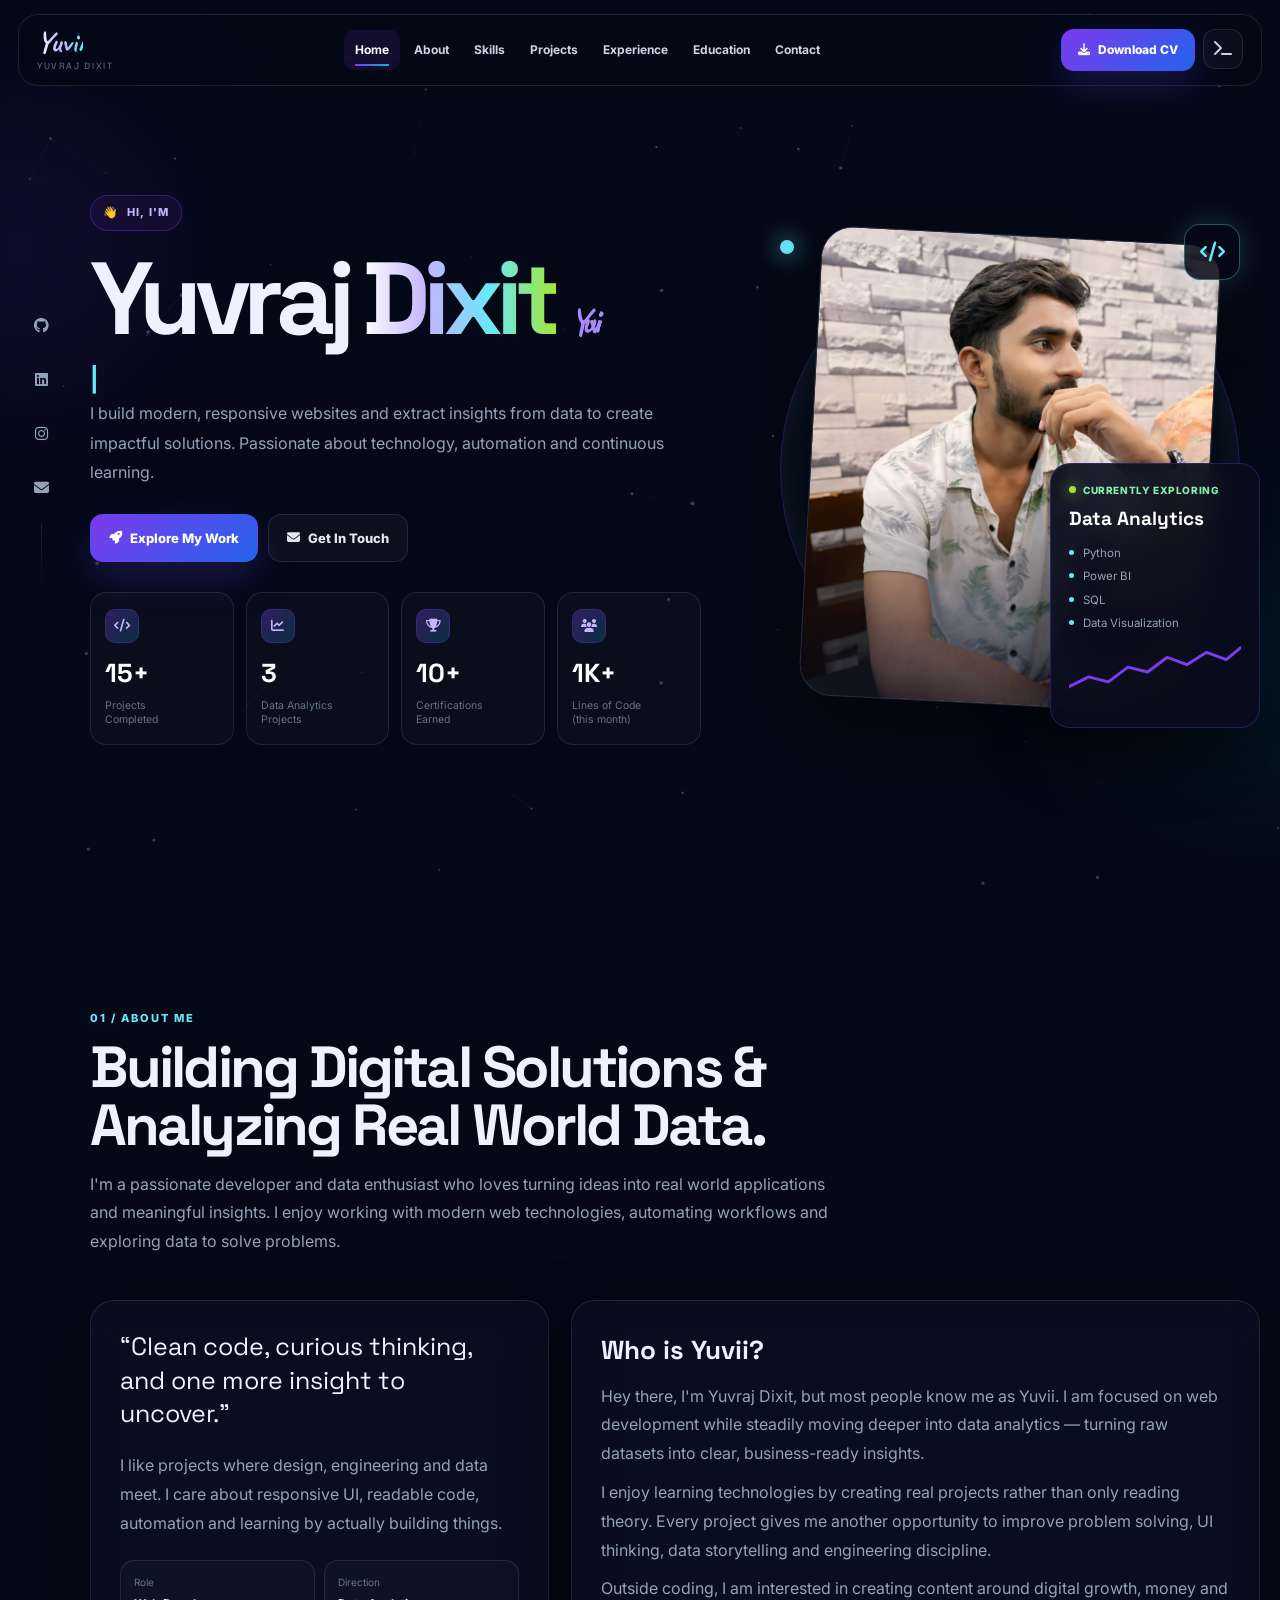
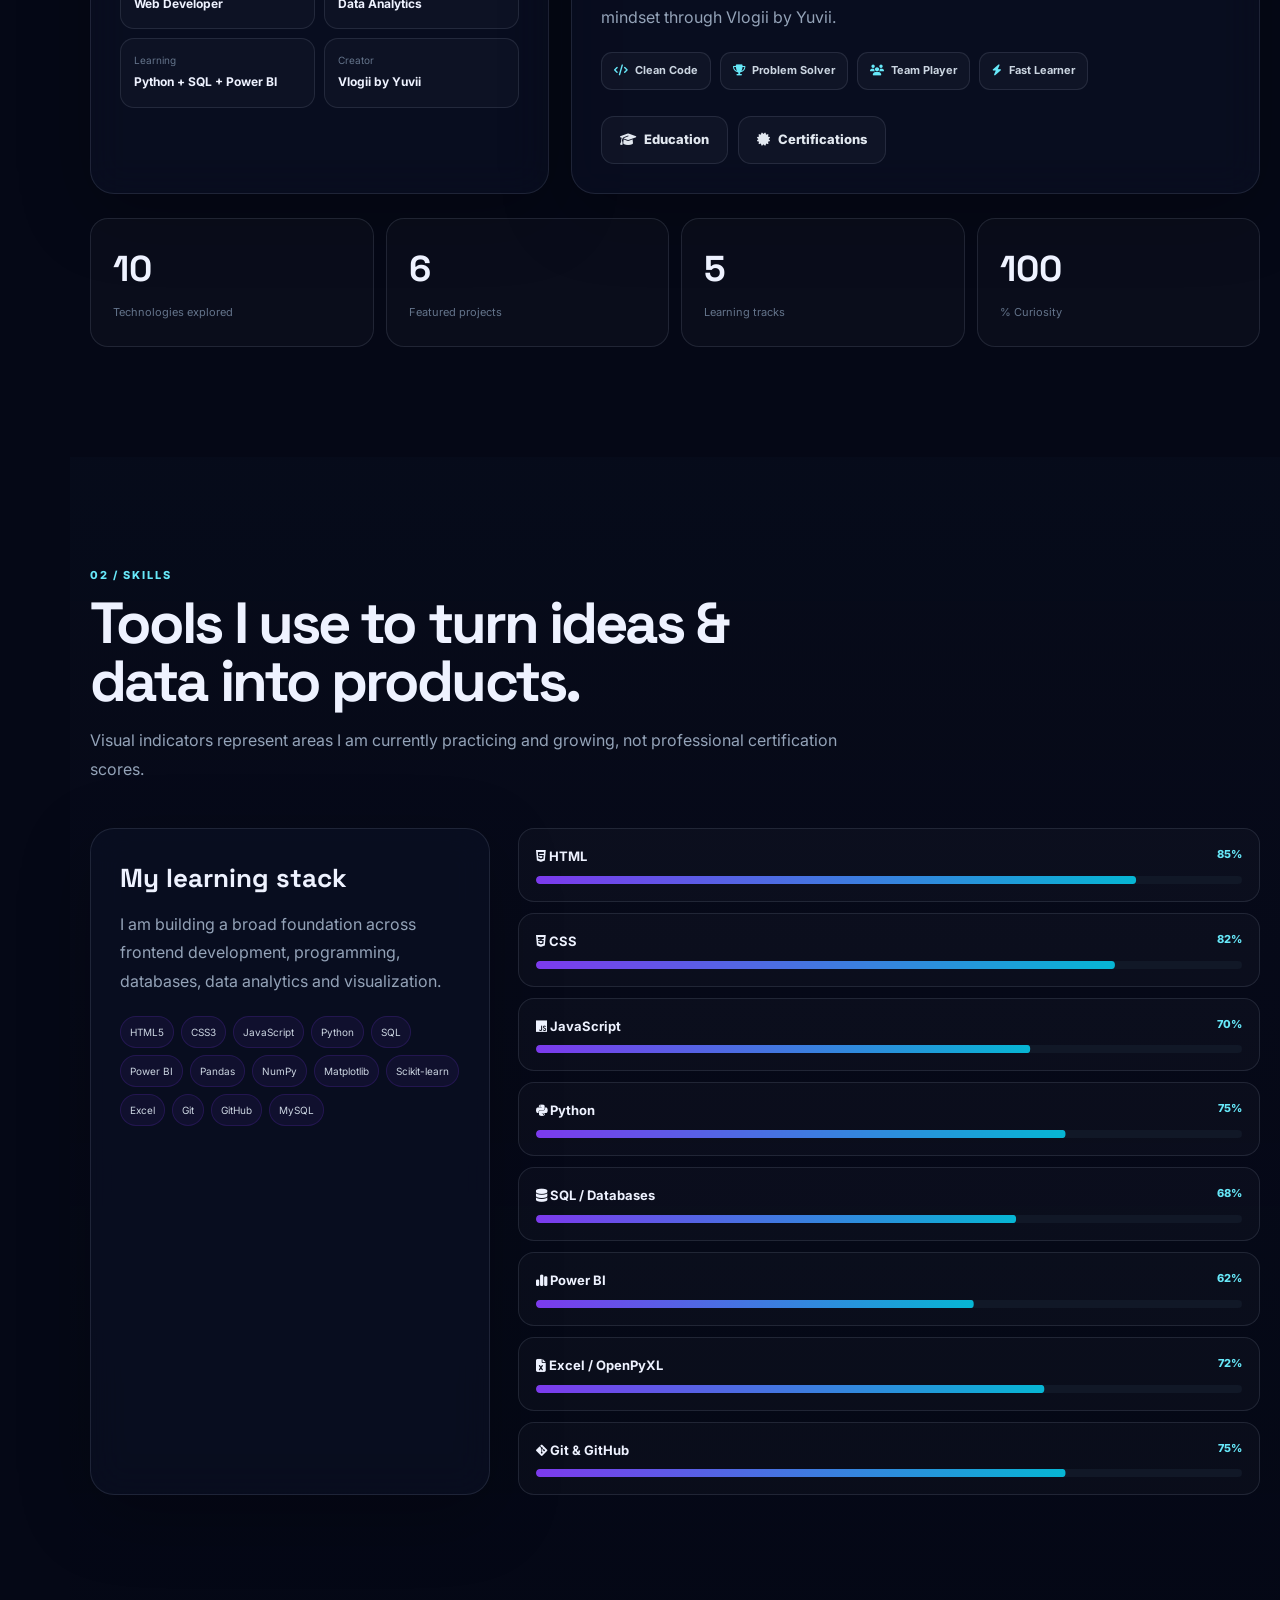
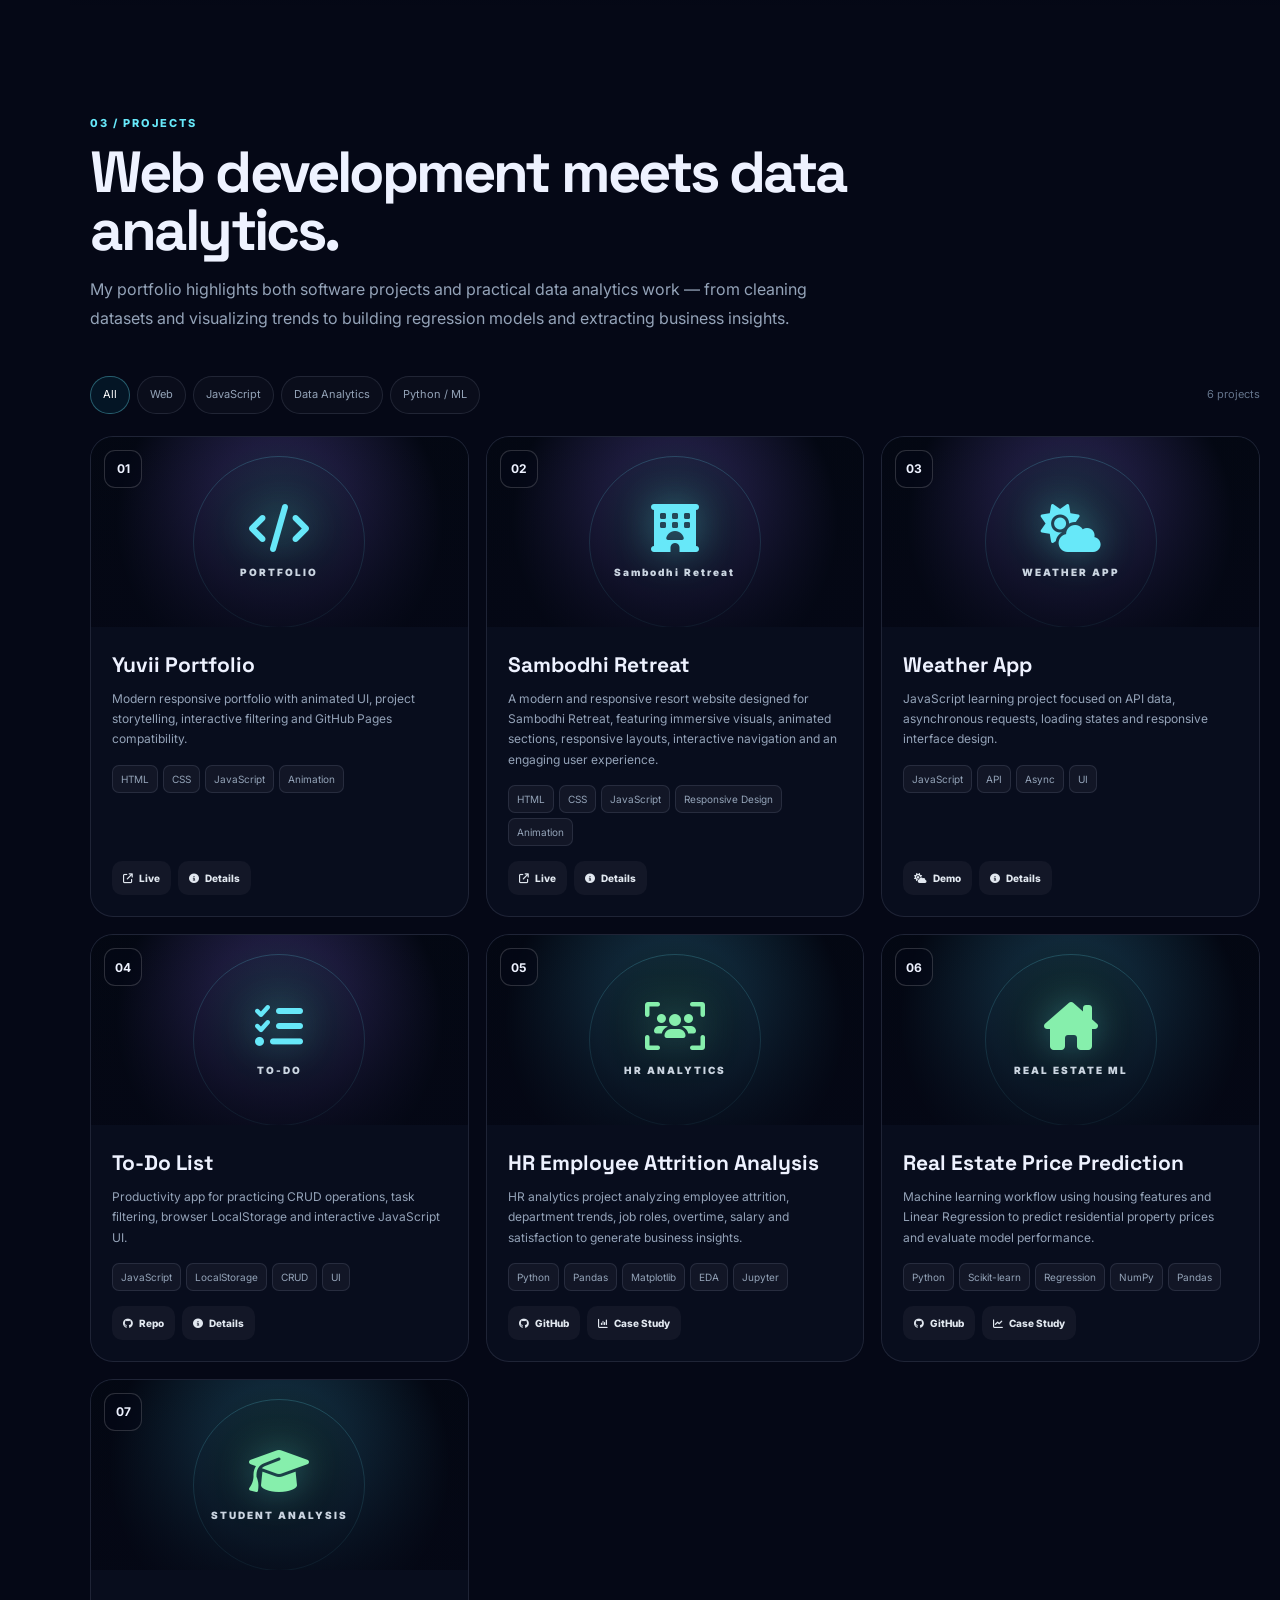
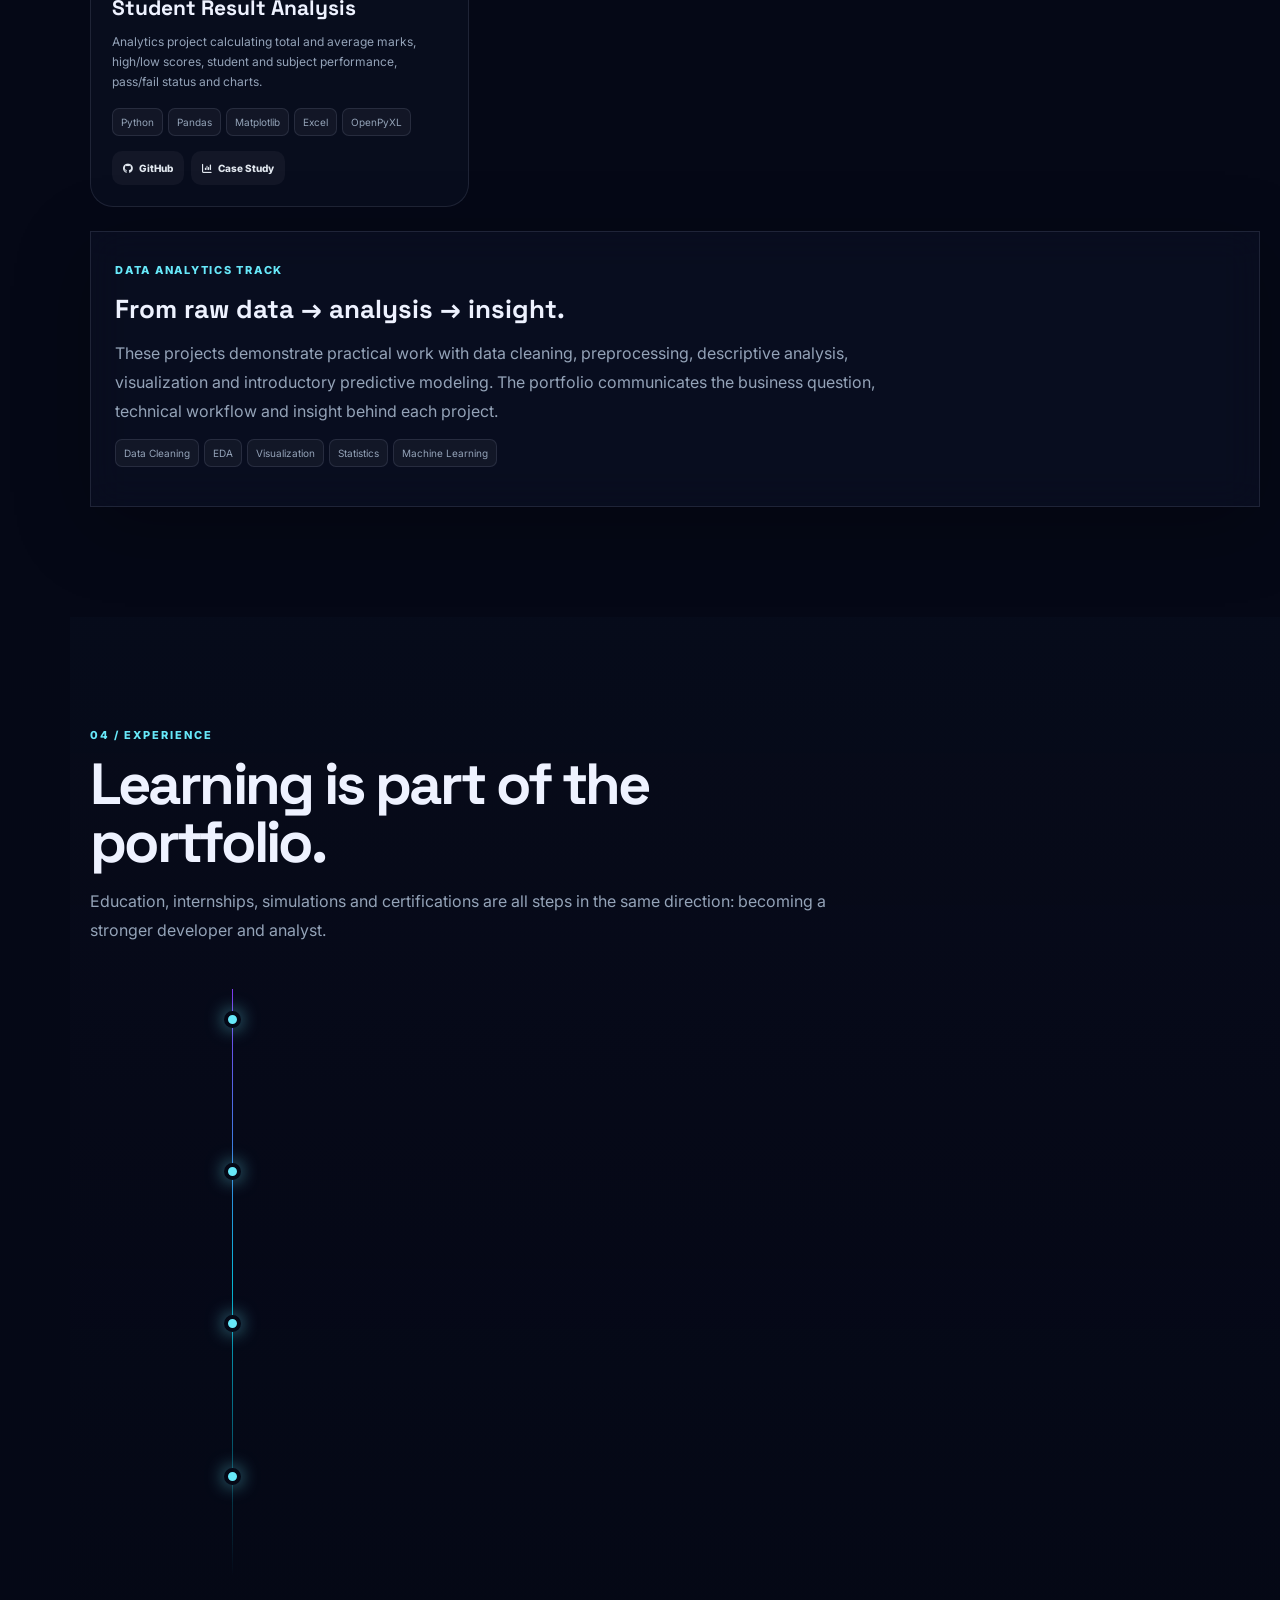
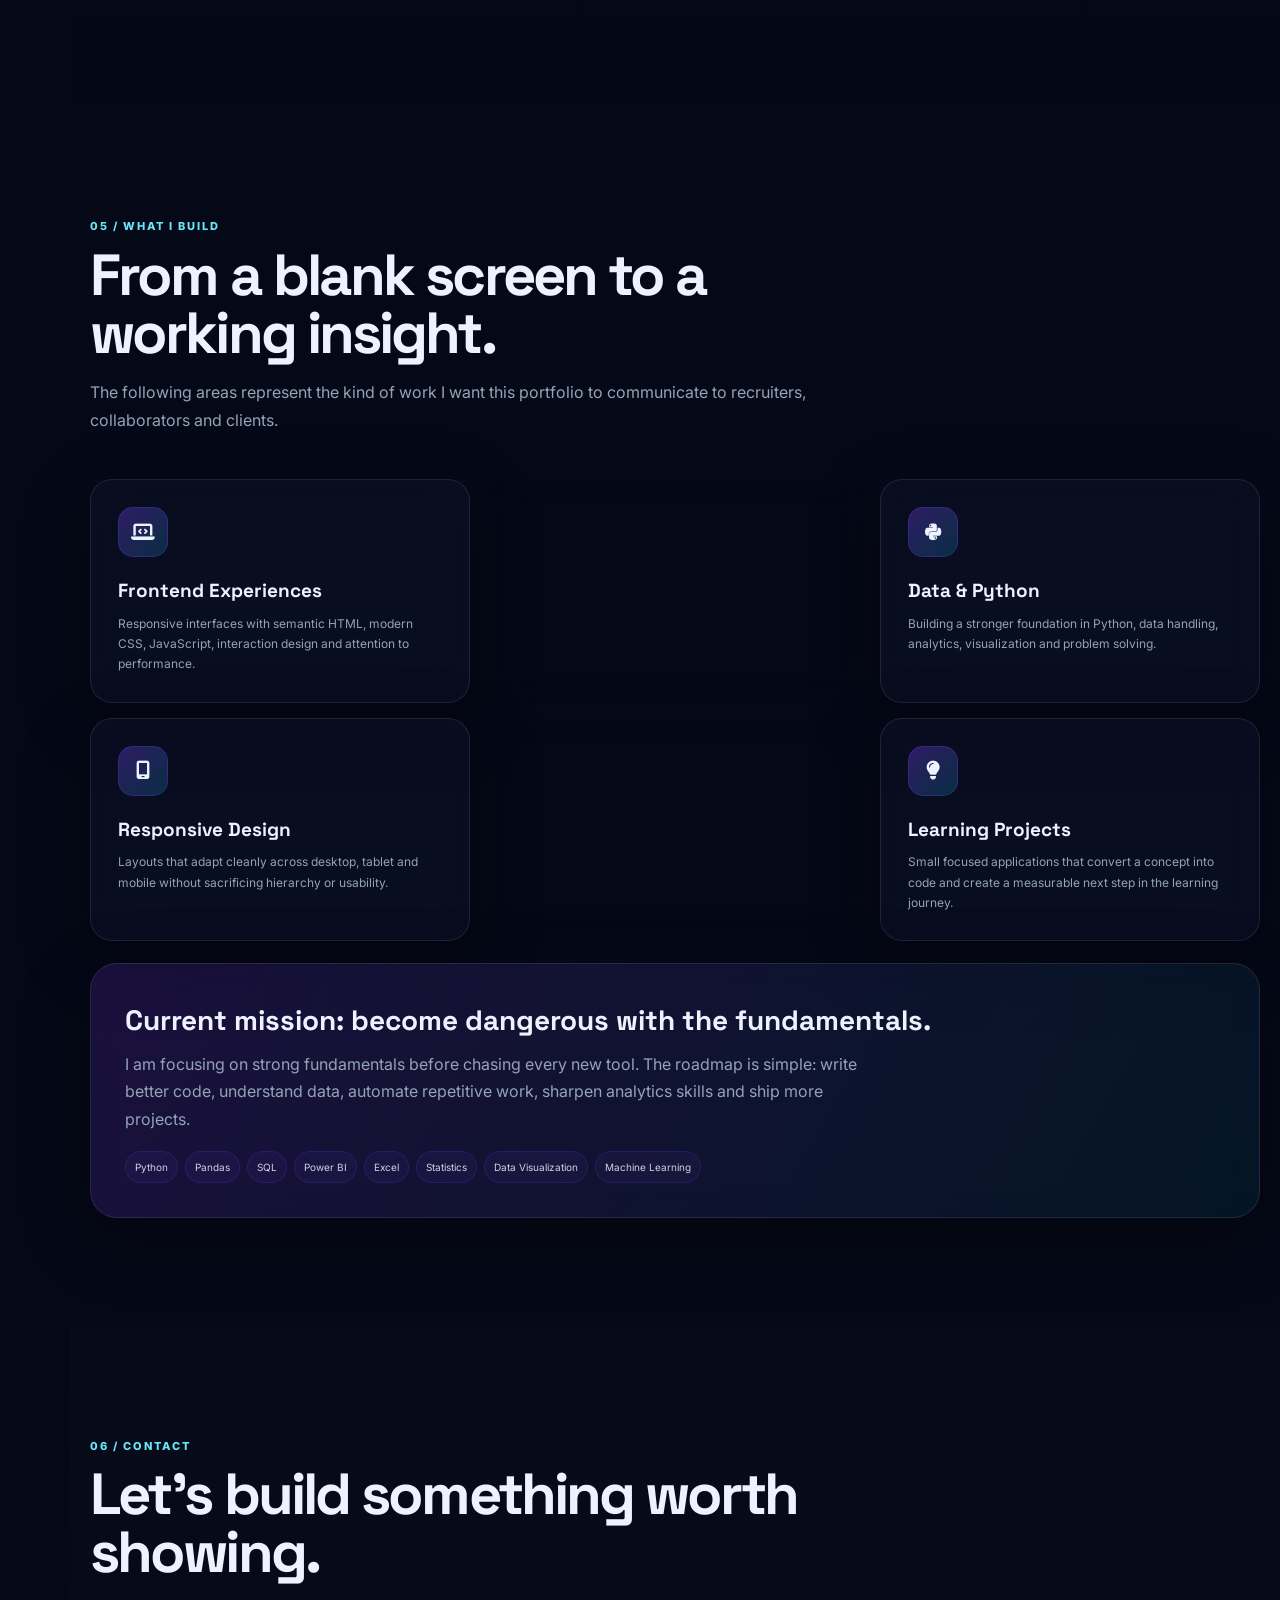
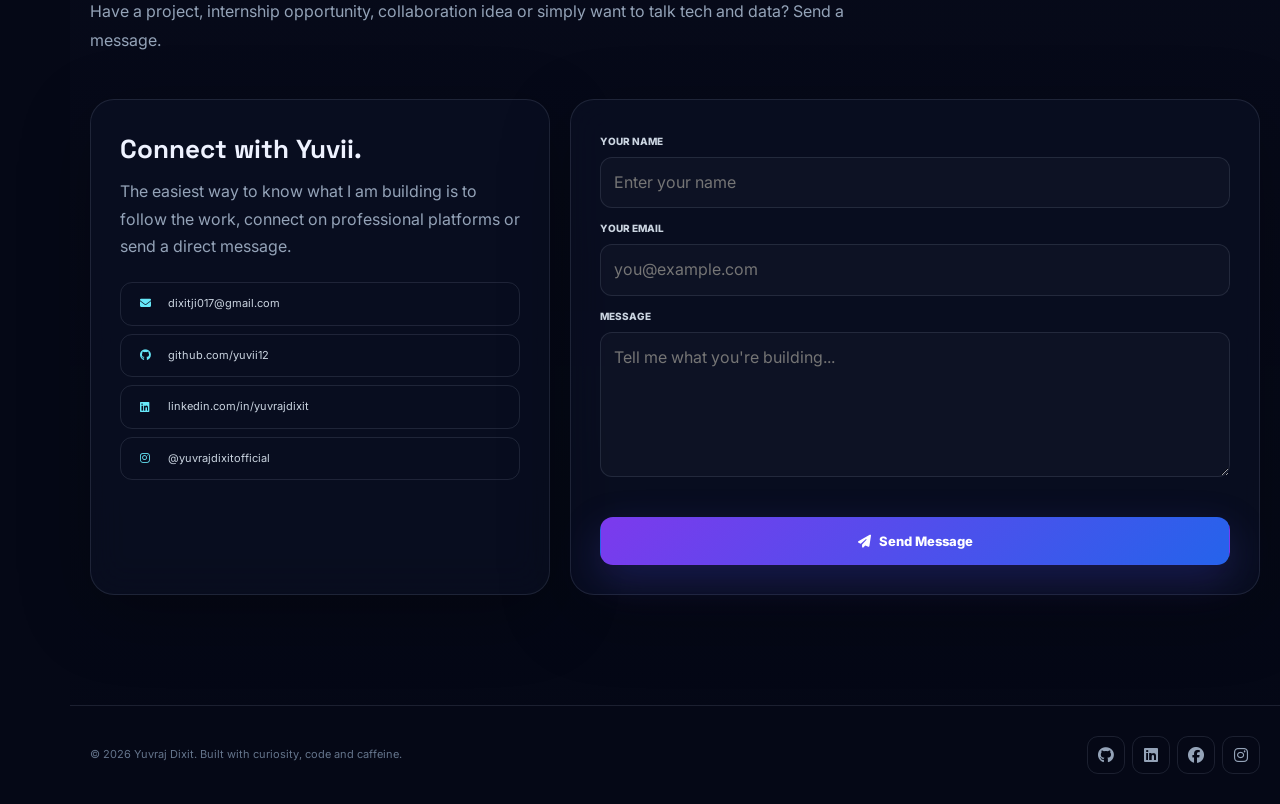
==== commit d065e141: "update" ====
--- a/index.html
+++ b/index.html
@@ -227,11 +227,64 @@
     </div>
     <div class="projects stagger reveal" id="projectsGrid">
       <article class="project project-item" data-category="web"><div class="project-image"><b>01</b><div class="project-visual"><i class="fa-solid fa-code"></i><span>PORTFOLIO</span></div></div><div class="project-body"><h3>Yuvii Portfolio</h3><p>Modern responsive portfolio with animated UI, project storytelling, interactive filtering and GitHub Pages compatibility.</p><div class="tags"><span>HTML</span><span>CSS</span><span>JavaScript</span><span>Animation</span></div><div class="project-actions"><a href="https://yuvii12.github.io/Portfolio-website/" target="_blank" rel="noopener"><i class="fa-solid fa-arrow-up-right-from-square"></i> Live</a><button class="details" data-project="portfolio"><i class="fa-solid fa-circle-info"></i> Details</button></div></div></article>
-      <article class="project project-item" data-category="javascript"><div class="project-image"><b>02</b><div class="project-visual"><i class="fa-solid fa-cloud-sun"></i><span>WEATHER APP</span></div></div><div class="project-body"><h3>Weather App</h3><p>JavaScript learning project focused on API data, asynchronous requests, loading states and responsive interface design.</p><div class="tags"><span>JavaScript</span><span>API</span><span>Async</span><span>UI</span></div><div class="project-actions"><a href="#" class="placeholder-link"><i class="fa-solid fa-cloud-sun"></i> Demo</a><button class="details" data-project="weather"><i class="fa-solid fa-circle-info"></i> Details</button></div></div></article>
-      <article class="project project-item" data-category="javascript"><div class="project-image"><b>03</b><div class="project-visual"><i class="fa-solid fa-list-check"></i><span>TO-DO</span></div></div><div class="project-body"><h3>To-Do List</h3><p>Productivity app for practicing CRUD operations, task filtering, browser LocalStorage and interactive JavaScript UI.</p><div class="tags"><span>JavaScript</span><span>LocalStorage</span><span>CRUD</span><span>UI</span></div><div class="project-actions"><a href="#" class="placeholder-link"><i class="fa-brands fa-github"></i> Repo</a><button class="details" data-project="todo"><i class="fa-solid fa-circle-info"></i> Details</button></div></div></article>
-      <article class="project project-item" data-category="analytics"><div class="project-image"><b>04</b><div class="project-visual analytics-visual"><i class="fa-solid fa-users-viewfinder"></i><span>HR ANALYTICS</span></div></div><div class="project-body"><h3>HR Employee Attrition Analysis</h3><p>HR analytics project analyzing employee attrition, department trends, job roles, overtime, salary and satisfaction to generate business insights.</p><div class="tags"><span>Python</span><span>Pandas</span><span>Matplotlib</span><span>EDA</span><span>Jupyter</span></div><div class="project-actions"><a href="https://github.com/yuvii12/HR_Employee_Attrition_Analyasis" target="_blank" rel="noopener"><i class="fa-brands fa-github"></i> GitHub</a><button class="details" data-project="hr"><i class="fa-solid fa-chart-column"></i> Case Study</button></div></div></article>
-      <article class="project project-item" data-category="python"><div class="project-image"><b>05</b><div class="project-visual analytics-visual"><i class="fa-solid fa-house-chimney"></i><span>REAL ESTATE ML</span></div></div><div class="project-body"><h3>Real Estate Price Prediction</h3><p>Machine learning workflow using housing features and Linear Regression to predict residential property prices and evaluate model performance.</p><div class="tags"><span>Python</span><span>Scikit-learn</span><span>Regression</span><span>NumPy</span><span>Pandas</span></div><div class="project-actions"><a href="https://github.com/yuvii12/RealEstatePricePrediction" target="_blank" rel="noopener"><i class="fa-brands fa-github"></i> GitHub</a><button class="details" data-project="realestate"><i class="fa-solid fa-chart-line"></i> Case Study</button></div></div></article>
-      <article class="project project-item" data-category="analytics"><div class="project-image"><b>06</b><div class="project-visual analytics-visual"><i class="fa-solid fa-graduation-cap"></i><span>STUDENT ANALYSIS</span></div></div><div class="project-body"><h3>Student Result Analysis</h3><p>Analytics project calculating total and average marks, high/low scores, student and subject performance, pass/fail status and charts.</p><div class="tags"><span>Python</span><span>Pandas</span><span>Matplotlib</span><span>Excel</span><span>OpenPyXL</span></div><div class="project-actions"><a href="https://github.com/yuvii12/Student-Result-Analysis" target="_blank" rel="noopener"><i class="fa-brands fa-github"></i> GitHub</a><button class="details" data-project="student"><i class="fa-solid fa-chart-column"></i> Case Study</button></div></div></article>
+      <article class="project project-item" data-category="web">
+
+    <div class="project-image">
+        <b>02</b>
+
+        <div class="project-visual">
+            <i class="fa-solid fa-hotel"></i>
+            <span>Sambodhi Retreat</span>
+        </div>
+    </div>
+
+    <div class="project-body">
+
+        <h3>Sambodhi Retreat</h3>
+
+        <p>
+            A modern and responsive resort website designed for Sambodhi Retreat,
+            featuring immersive visuals, animated sections, responsive layouts,
+            interactive navigation and an engaging user experience.
+        </p>
+
+        <div class="tags">
+            <span>HTML</span>
+            <span>CSS</span>
+            <span>JavaScript</span>
+            <span>Responsive Design</span>
+            <span>Animation</span>
+        </div>
+
+        <div class="project-actions">
+
+            <a
+                href="https://yuvii12.github.io/sambodhi_retreat01/"
+                target="_blank"
+                rel="noopener noreferrer"
+            >
+                <i class="fa-solid fa-arrow-up-right-from-square"></i>
+                Live
+            </a>
+
+            <button
+                class="details"
+                data-project="sambodhi-retreat"
+            >
+                <i class="fa-solid fa-circle-info"></i>
+                Details
+            </button>
+
+        </div>
+
+    </div>
+
+</article>
+      <article class="project project-item" data-category="javascript"><div class="project-image"><b>03</b><div class="project-visual"><i class="fa-solid fa-cloud-sun"></i><span>WEATHER APP</span></div></div><div class="project-body"><h3>Weather App</h3><p>JavaScript learning project focused on API data, asynchronous requests, loading states and responsive interface design.</p><div class="tags"><span>JavaScript</span><span>API</span><span>Async</span><span>UI</span></div><div class="project-actions"><a href="#" class="placeholder-link"><i class="fa-solid fa-cloud-sun"></i> Demo</a><button class="details" data-project="weather"><i class="fa-solid fa-circle-info"></i> Details</button></div></div></article>
+      <article class="project project-item" data-category="javascript"><div class="project-image"><b>04</b><div class="project-visual"><i class="fa-solid fa-list-check"></i><span>TO-DO</span></div></div><div class="project-body"><h3>To-Do List</h3><p>Productivity app for practicing CRUD operations, task filtering, browser LocalStorage and interactive JavaScript UI.</p><div class="tags"><span>JavaScript</span><span>LocalStorage</span><span>CRUD</span><span>UI</span></div><div class="project-actions"><a href="#" class="placeholder-link"><i class="fa-brands fa-github"></i> Repo</a><button class="details" data-project="todo"><i class="fa-solid fa-circle-info"></i> Details</button></div></div></article>
+      <article class="project project-item" data-category="analytics"><div class="project-image"><b>05</b><div class="project-visual analytics-visual"><i class="fa-solid fa-users-viewfinder"></i><span>HR ANALYTICS</span></div></div><div class="project-body"><h3>HR Employee Attrition Analysis</h3><p>HR analytics project analyzing employee attrition, department trends, job roles, overtime, salary and satisfaction to generate business insights.</p><div class="tags"><span>Python</span><span>Pandas</span><span>Matplotlib</span><span>EDA</span><span>Jupyter</span></div><div class="project-actions"><a href="https://github.com/yuvii12/HR_Employee_Attrition_Analyasis" target="_blank" rel="noopener"><i class="fa-brands fa-github"></i> GitHub</a><button class="details" data-project="hr"><i class="fa-solid fa-chart-column"></i> Case Study</button></div></div></article>
+      <article class="project project-item" data-category="python"><div class="project-image"><b>06</b><div class="project-visual analytics-visual"><i class="fa-solid fa-house-chimney"></i><span>REAL ESTATE ML</span></div></div><div class="project-body"><h3>Real Estate Price Prediction</h3><p>Machine learning workflow using housing features and Linear Regression to predict residential property prices and evaluate model performance.</p><div class="tags"><span>Python</span><span>Scikit-learn</span><span>Regression</span><span>NumPy</span><span>Pandas</span></div><div class="project-actions"><a href="https://github.com/yuvii12/RealEstatePricePrediction" target="_blank" rel="noopener"><i class="fa-brands fa-github"></i> GitHub</a><button class="details" data-project="realestate"><i class="fa-solid fa-chart-line"></i> Case Study</button></div></div></article>
+      <article class="project project-item" data-category="analytics"><div class="project-image"><b>07</b><div class="project-visual analytics-visual"><i class="fa-solid fa-graduation-cap"></i><span>STUDENT ANALYSIS</span></div></div><div class="project-body"><h3>Student Result Analysis</h3><p>Analytics project calculating total and average marks, high/low scores, student and subject performance, pass/fail status and charts.</p><div class="tags"><span>Python</span><span>Pandas</span><span>Matplotlib</span><span>Excel</span><span>OpenPyXL</span></div><div class="project-actions"><a href="https://github.com/yuvii12/Student-Result-Analysis" target="_blank" rel="noopener"><i class="fa-brands fa-github"></i> GitHub</a><button class="details" data-project="student"><i class="fa-solid fa-chart-column"></i> Case Study</button></div></div></article>
     </div>
     <div class="glass analytics-highlight reveal" style="margin-top:24px;padding:24px;"><span style="color:#67e8f9;font-size:11px;font-weight:800;letter-spacing:.16em;">DATA ANALYTICS TRACK</span><h3 style="font-family:'Space Grotesk';font-size:26px;margin-top:8px;">From raw data → analysis → insight.</h3><p style="color:#94a3b8;line-height:1.8;max-width:800px;margin-top:8px;">These projects demonstrate practical work with data cleaning, preprocessing, descriptive analysis, visualization and introductory predictive modeling. The portfolio communicates the business question, technical workflow and insight behind each project.</p><div class="tags" style="margin-top:14px;"><span>Data Cleaning</span><span>EDA</span><span>Visualization</span><span>Statistics</span><span>Machine Learning</span></div></div>
   </div>
@@ -291,8 +344,7 @@
           <a href="mailto:dixitji017@gmail.com"><i class="fa-solid fa-envelope"></i> dixitji017@gmail.com</a>
           <a href="https://github.com/yuvii12" target="_blank" rel="noopener"><i class="fa-brands fa-github"></i> github.com/yuvii12</a>
           <a href="https://linkedin.com/in/yuvrajdixit" target="_blank" rel="noopener"><i class="fa-brands fa-linkedin"></i> linkedin.com/in/yuvrajdixit</a>
-          <a href="https://www.instagram.com/yuvrajdixitofficial/" target="_blank" rel="noopener"><i class="fa-brands fa-instagram"></i> yuvrajdixitofficial
-          </a>
+          <a href="https://www.instagram.com/yuvrajdixitofficial/" target="_blank" rel="noopener"><i class="fa-brands fa-instagram"></i> @yuvrajdixitofficial</a>
         </div>
       </article>
       <article class="glass contact-card reveal">
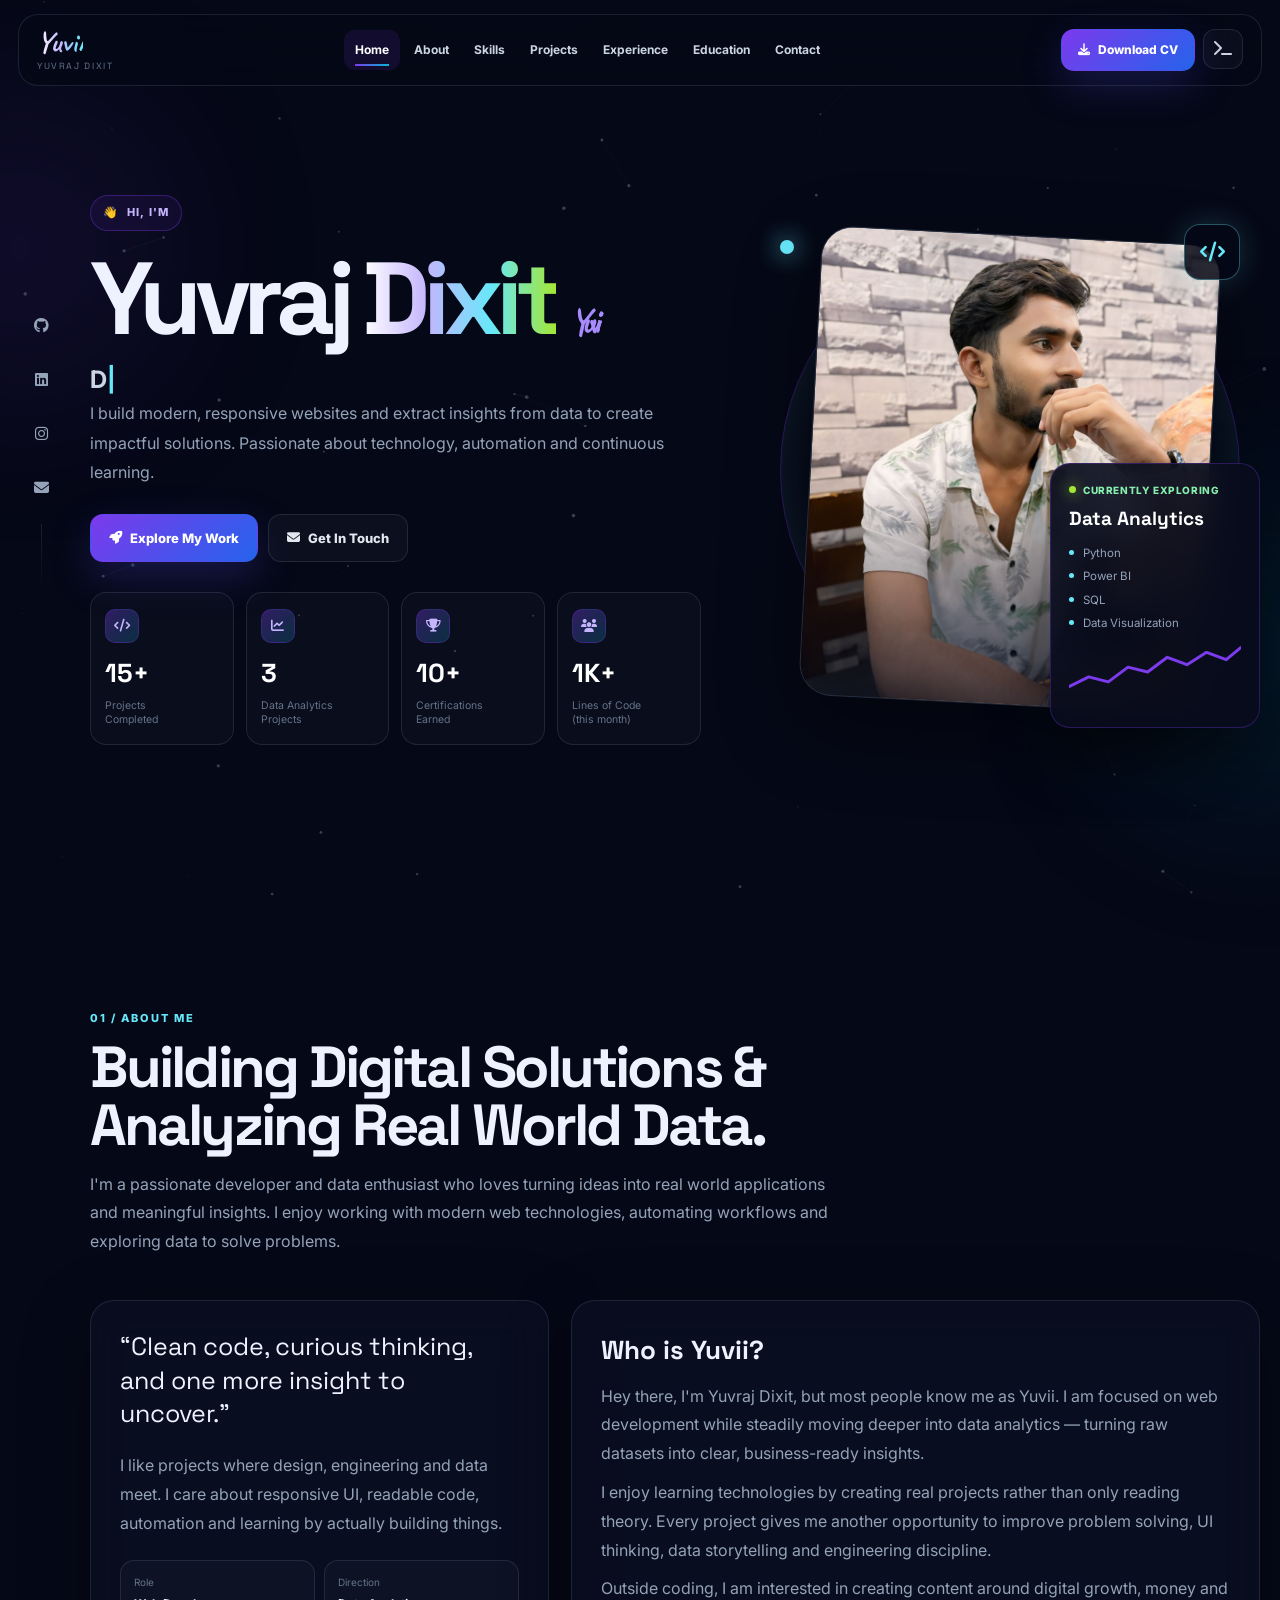
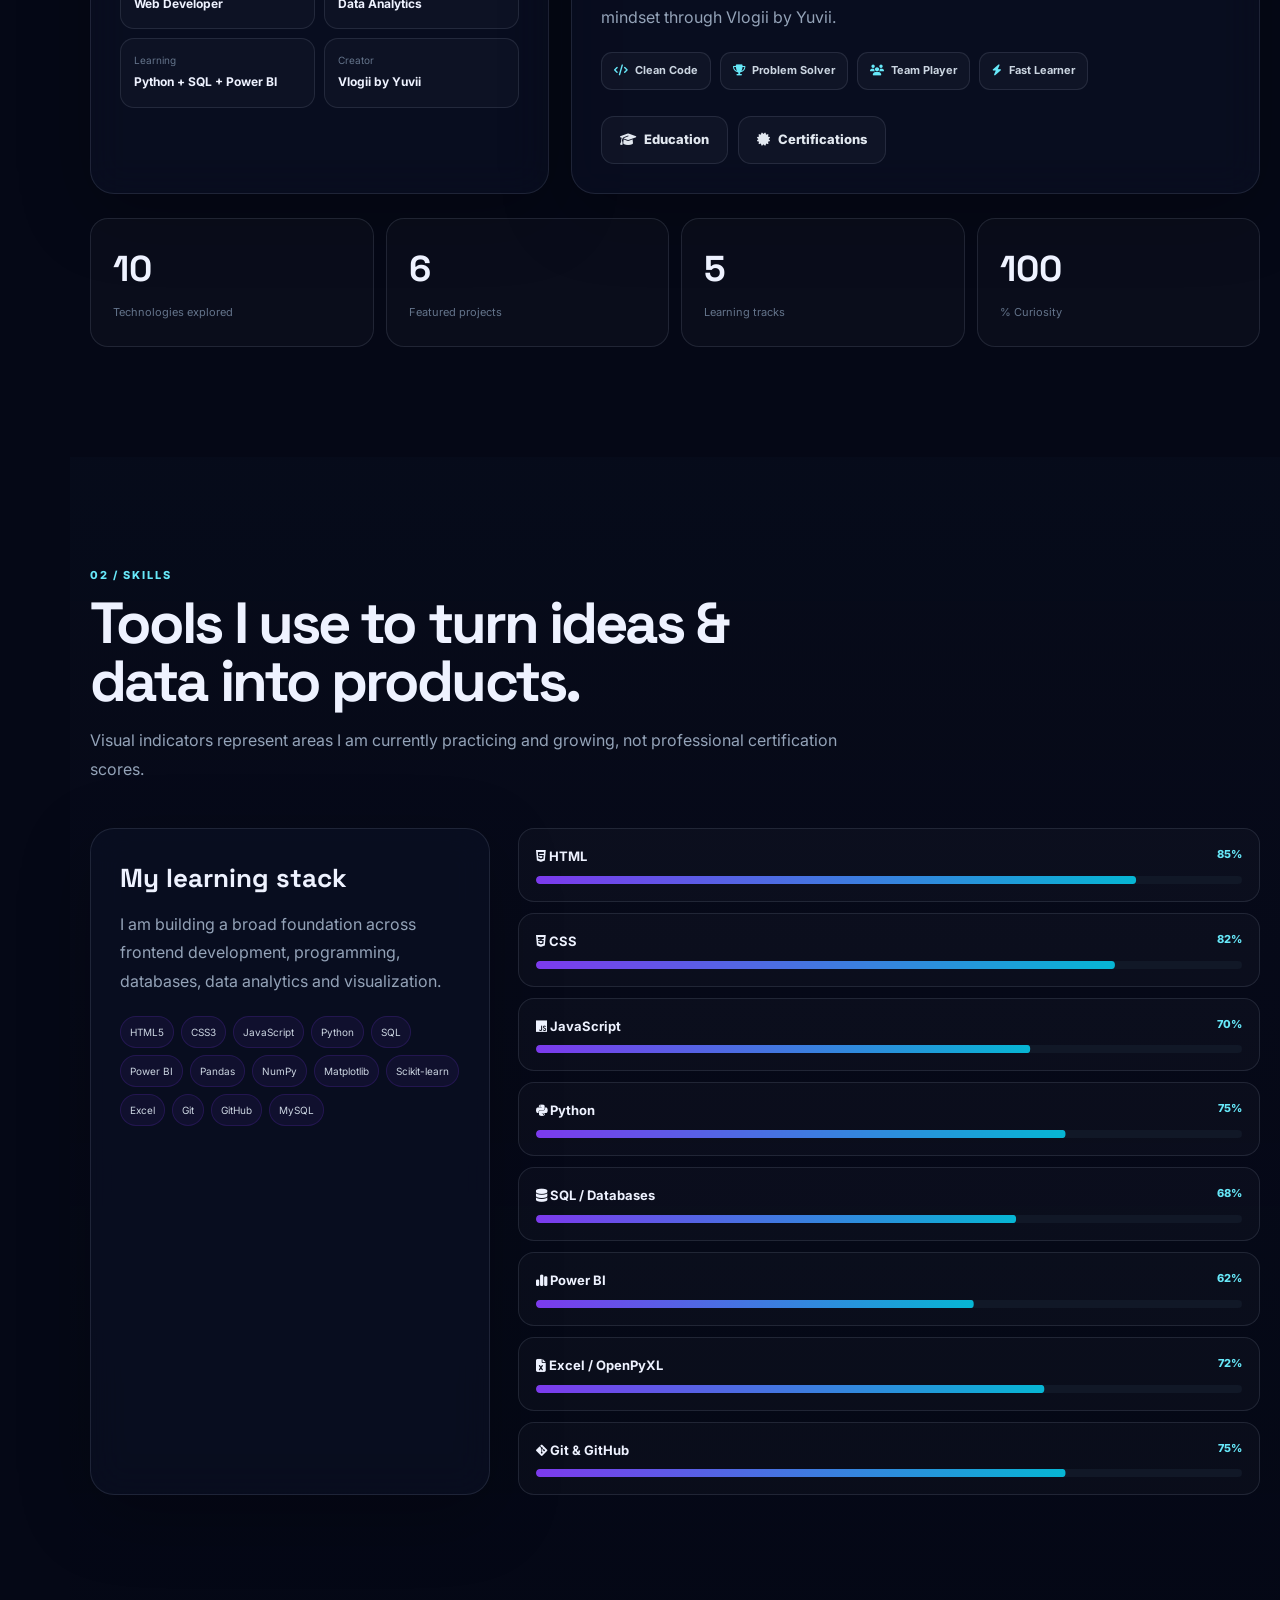
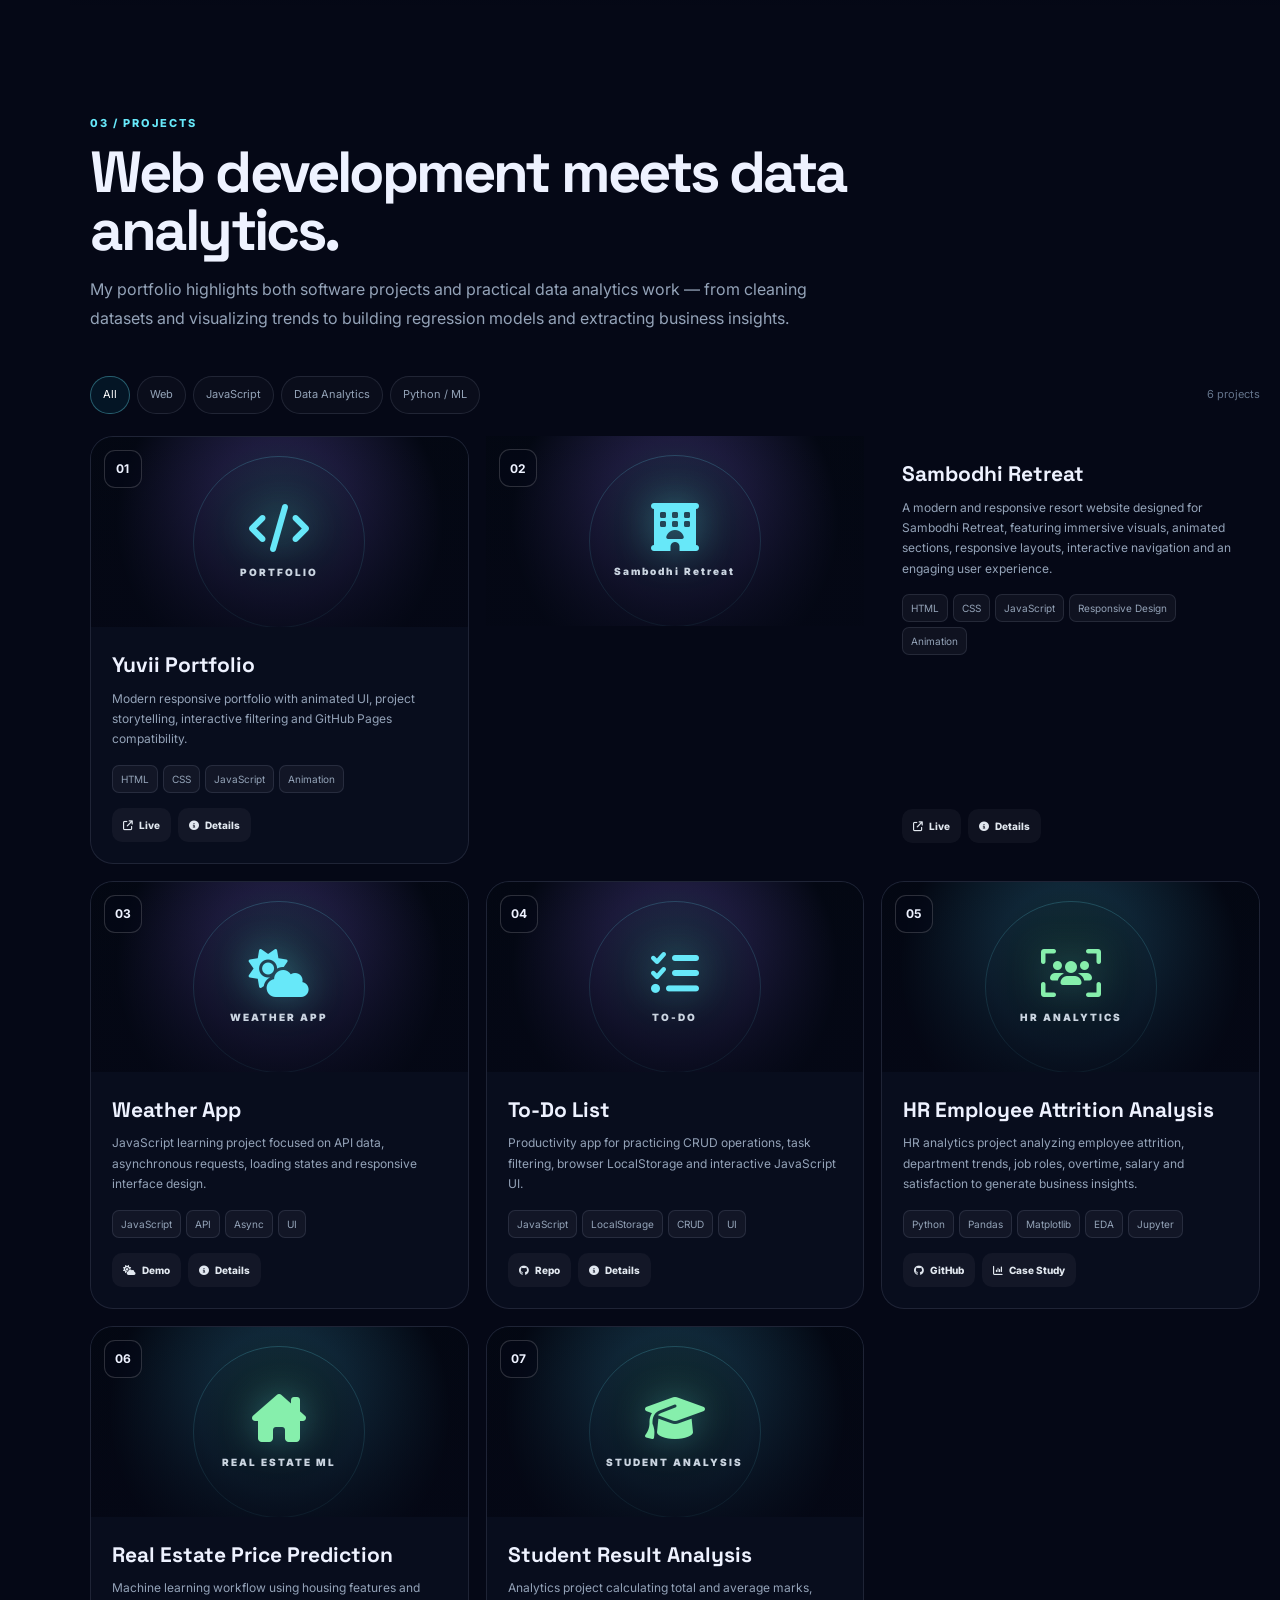
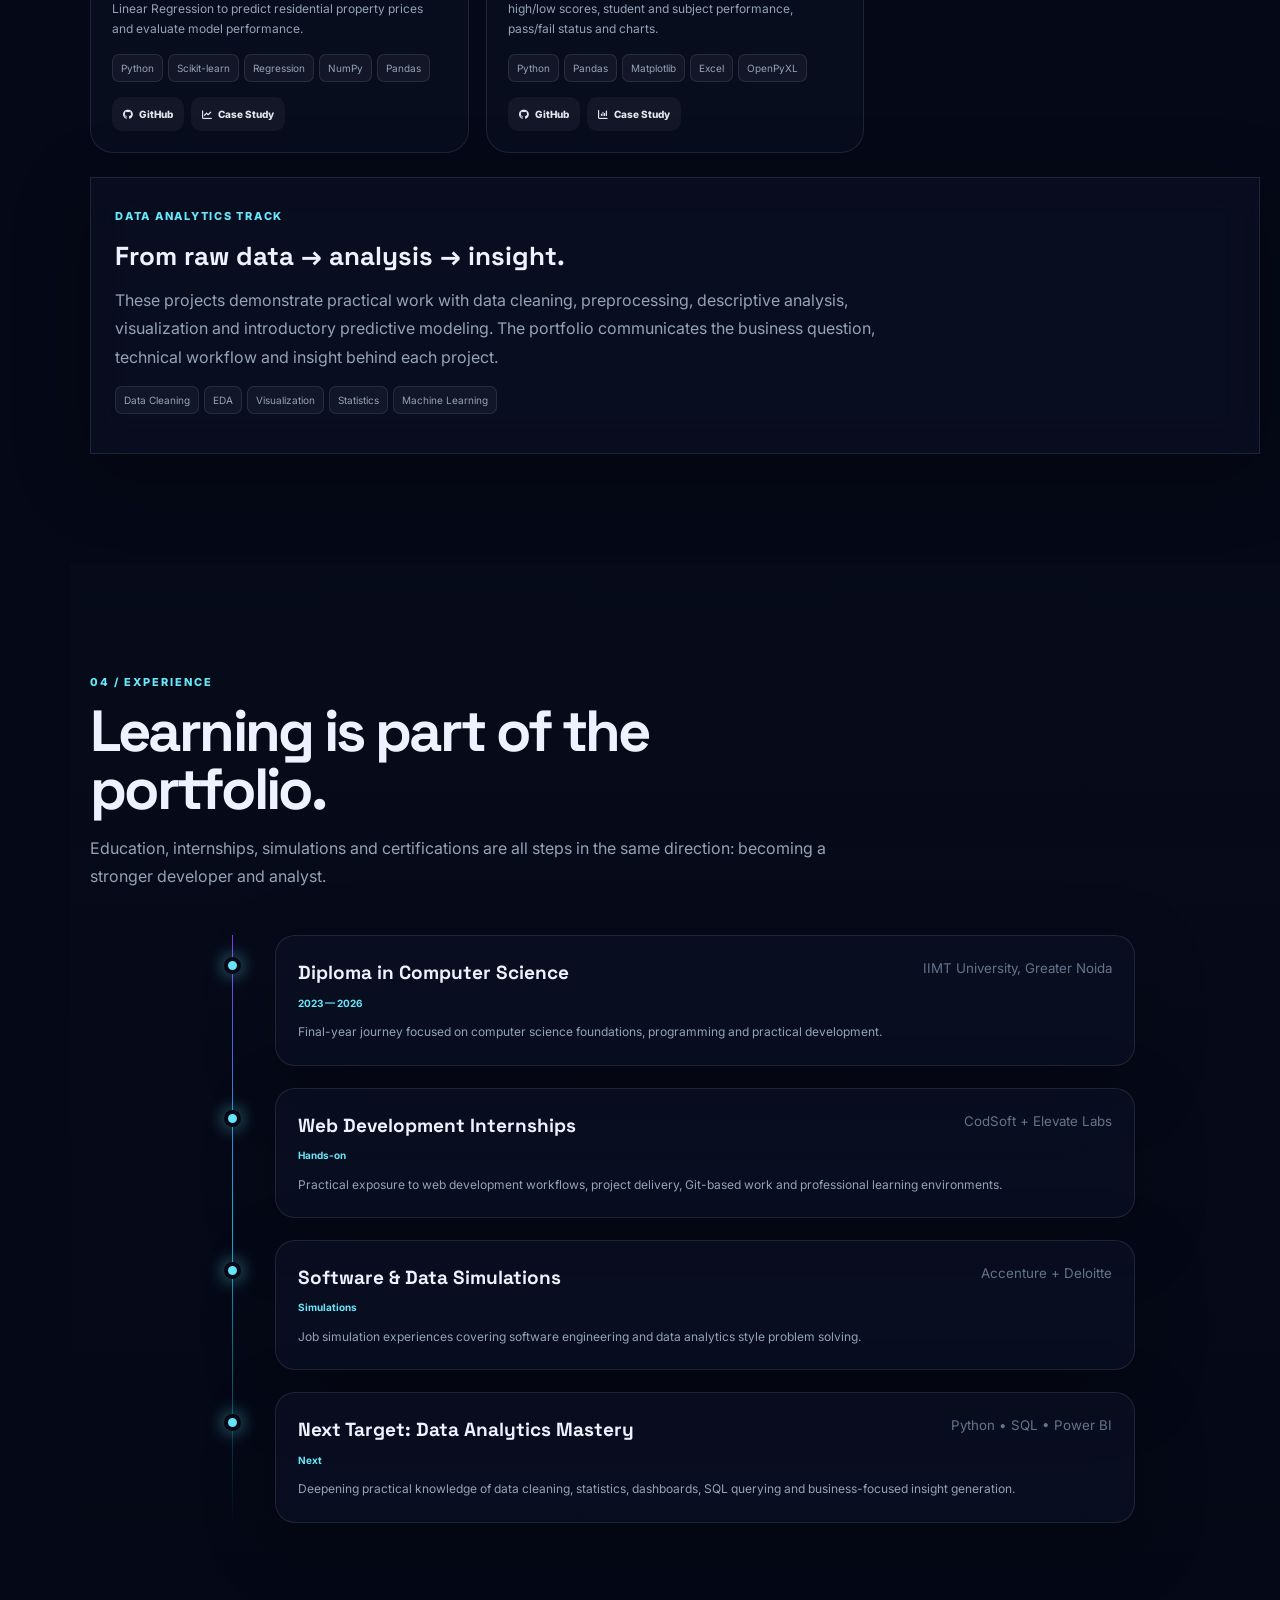
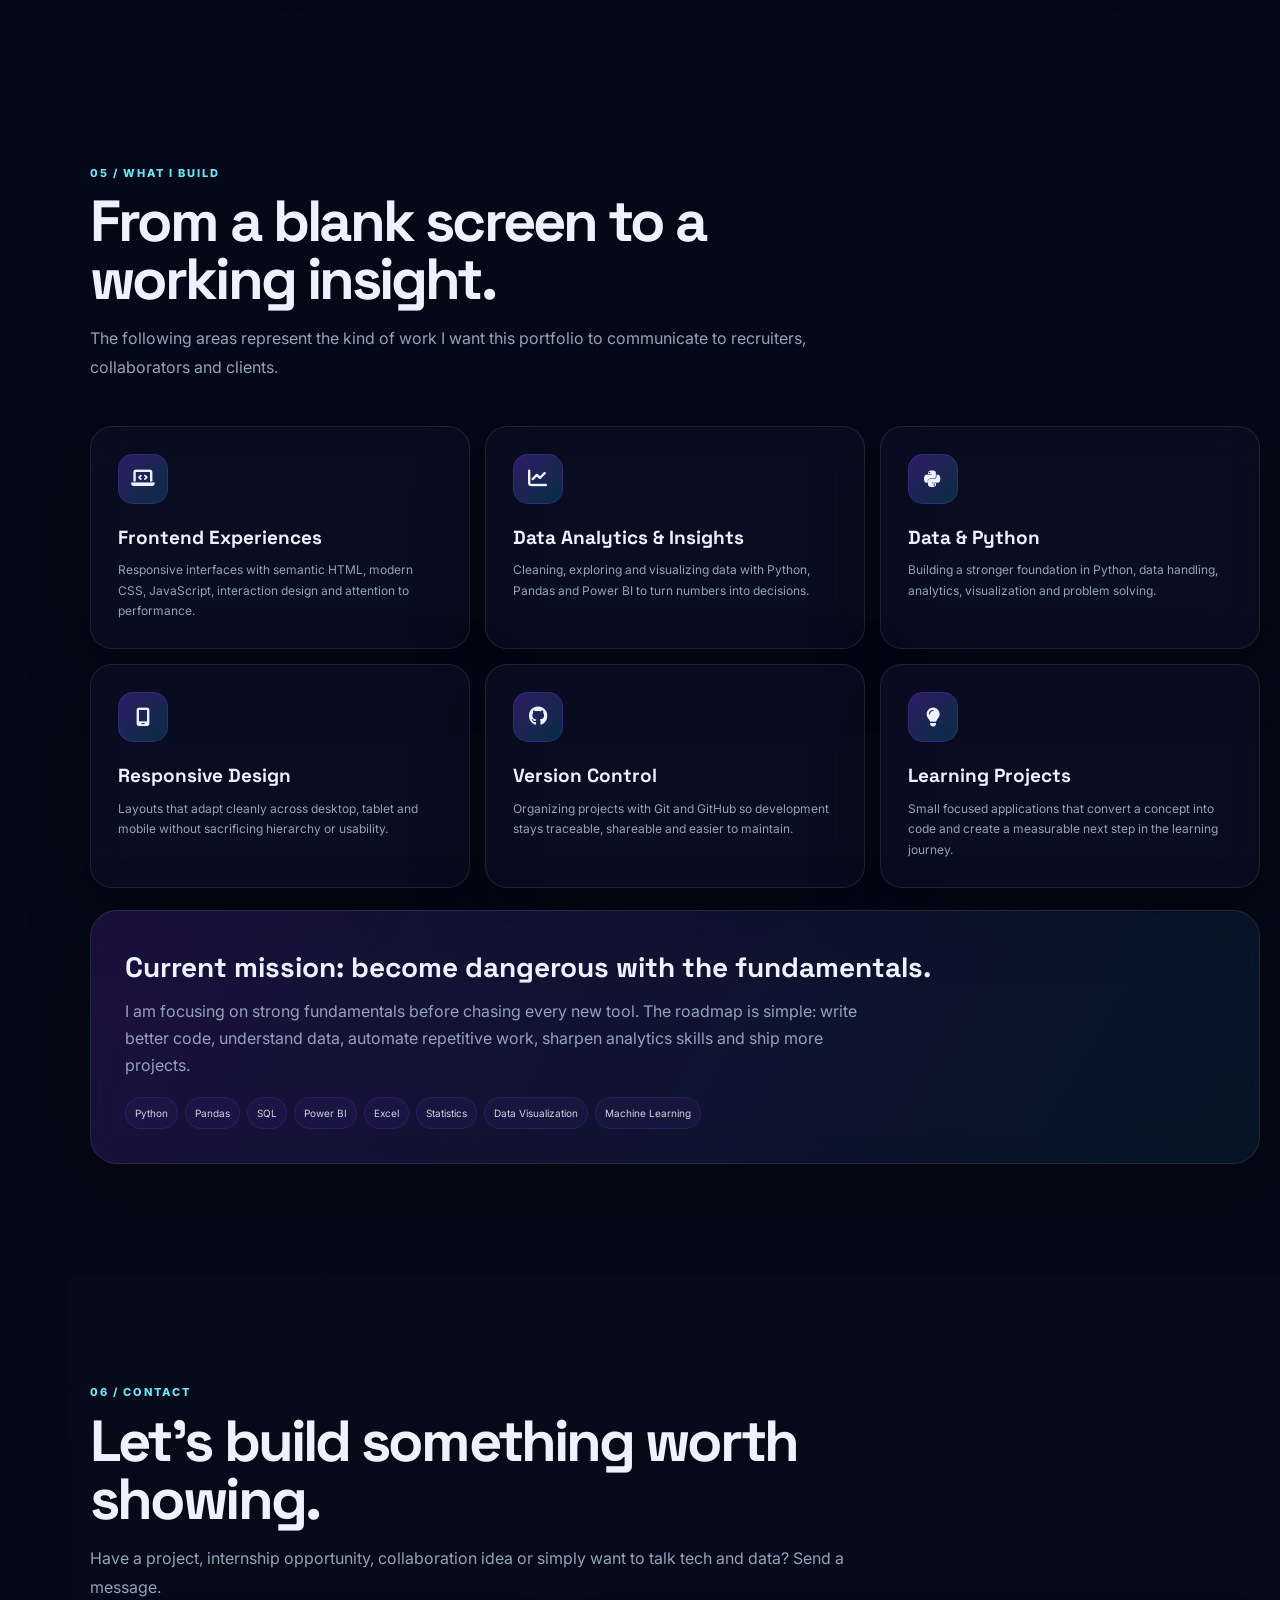
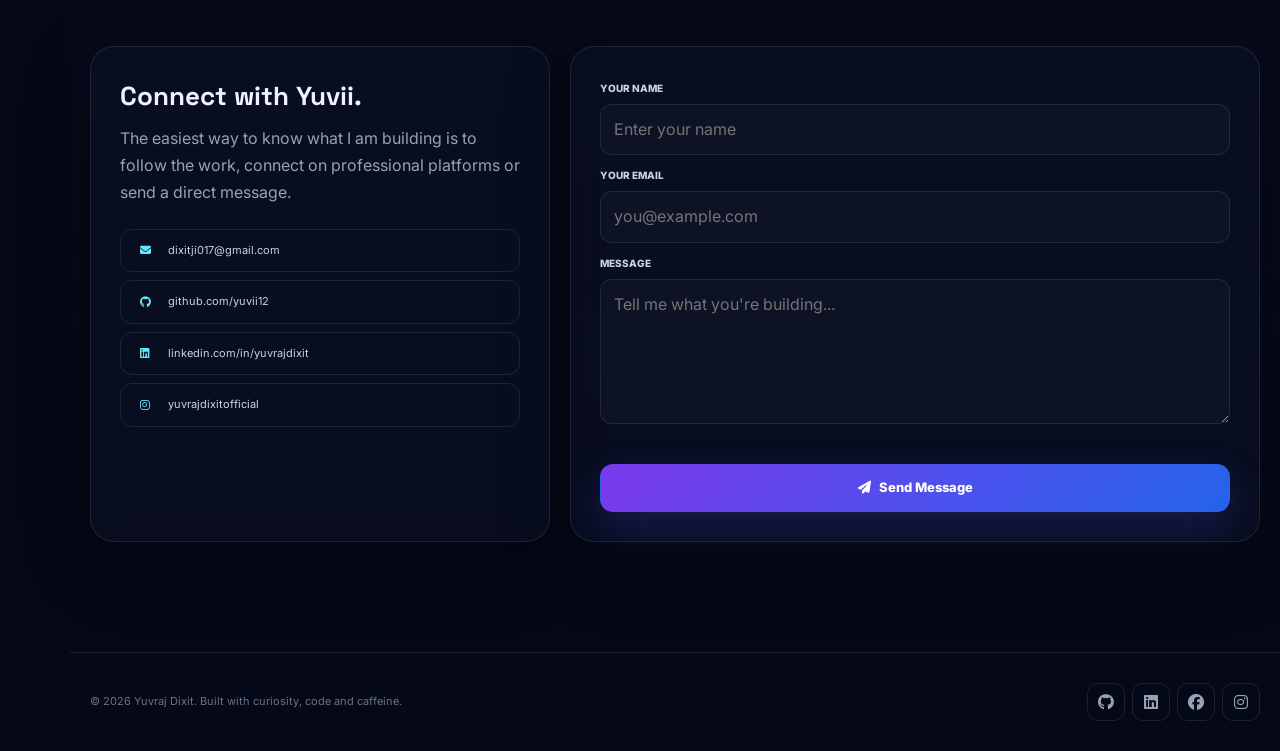
==== commit ce2d2ec0: "Add Sambodhi Retreat project to portfolio Added a new project entry for Sambodhi Retreat with detail" ====
--- a/index.html
+++ b/index.html
@@ -227,9 +227,7 @@
     </div>
     <div class="projects stagger reveal" id="projectsGrid">
       <article class="project project-item" data-category="web"><div class="project-image"><b>01</b><div class="project-visual"><i class="fa-solid fa-code"></i><span>PORTFOLIO</span></div></div><div class="project-body"><h3>Yuvii Portfolio</h3><p>Modern responsive portfolio with animated UI, project storytelling, interactive filtering and GitHub Pages compatibility.</p><div class="tags"><span>HTML</span><span>CSS</span><span>JavaScript</span><span>Animation</span></div><div class="project-actions"><a href="https://yuvii12.github.io/Portfolio-website/" target="_blank" rel="noopener"><i class="fa-solid fa-arrow-up-right-from-square"></i> Live</a><button class="details" data-project="portfolio"><i class="fa-solid fa-circle-info"></i> Details</button></div></div></article>
-      <article class="project project-item" data-category="web">
-
-    <div class="project-image">
+      <div class="project-image">
         <b>02</b>
 
         <div class="project-visual">
@@ -278,8 +276,6 @@
         </div>
 
     </div>
-
-</article>
       <article class="project project-item" data-category="javascript"><div class="project-image"><b>03</b><div class="project-visual"><i class="fa-solid fa-cloud-sun"></i><span>WEATHER APP</span></div></div><div class="project-body"><h3>Weather App</h3><p>JavaScript learning project focused on API data, asynchronous requests, loading states and responsive interface design.</p><div class="tags"><span>JavaScript</span><span>API</span><span>Async</span><span>UI</span></div><div class="project-actions"><a href="#" class="placeholder-link"><i class="fa-solid fa-cloud-sun"></i> Demo</a><button class="details" data-project="weather"><i class="fa-solid fa-circle-info"></i> Details</button></div></div></article>
       <article class="project project-item" data-category="javascript"><div class="project-image"><b>04</b><div class="project-visual"><i class="fa-solid fa-list-check"></i><span>TO-DO</span></div></div><div class="project-body"><h3>To-Do List</h3><p>Productivity app for practicing CRUD operations, task filtering, browser LocalStorage and interactive JavaScript UI.</p><div class="tags"><span>JavaScript</span><span>LocalStorage</span><span>CRUD</span><span>UI</span></div><div class="project-actions"><a href="#" class="placeholder-link"><i class="fa-brands fa-github"></i> Repo</a><button class="details" data-project="todo"><i class="fa-solid fa-circle-info"></i> Details</button></div></div></article>
       <article class="project project-item" data-category="analytics"><div class="project-image"><b>05</b><div class="project-visual analytics-visual"><i class="fa-solid fa-users-viewfinder"></i><span>HR ANALYTICS</span></div></div><div class="project-body"><h3>HR Employee Attrition Analysis</h3><p>HR analytics project analyzing employee attrition, department trends, job roles, overtime, salary and satisfaction to generate business insights.</p><div class="tags"><span>Python</span><span>Pandas</span><span>Matplotlib</span><span>EDA</span><span>Jupyter</span></div><div class="project-actions"><a href="https://github.com/yuvii12/HR_Employee_Attrition_Analyasis" target="_blank" rel="noopener"><i class="fa-brands fa-github"></i> GitHub</a><button class="details" data-project="hr"><i class="fa-solid fa-chart-column"></i> Case Study</button></div></div></article>
@@ -344,7 +340,8 @@
           <a href="mailto:dixitji017@gmail.com"><i class="fa-solid fa-envelope"></i> dixitji017@gmail.com</a>
           <a href="https://github.com/yuvii12" target="_blank" rel="noopener"><i class="fa-brands fa-github"></i> github.com/yuvii12</a>
           <a href="https://linkedin.com/in/yuvrajdixit" target="_blank" rel="noopener"><i class="fa-brands fa-linkedin"></i> linkedin.com/in/yuvrajdixit</a>
-          <a href="https://www.instagram.com/yuvrajdixitofficial/" target="_blank" rel="noopener"><i class="fa-brands fa-instagram"></i> @yuvrajdixitofficial</a>
+          <a href="https://www.instagram.com/yuvrajdixitofficial/" target="_blank" rel="noopener"><i class="fa-brands fa-instagram"></i> yuvrajdixitofficial
+          </a>
         </div>
       </article>
       <article class="glass contact-card reveal">
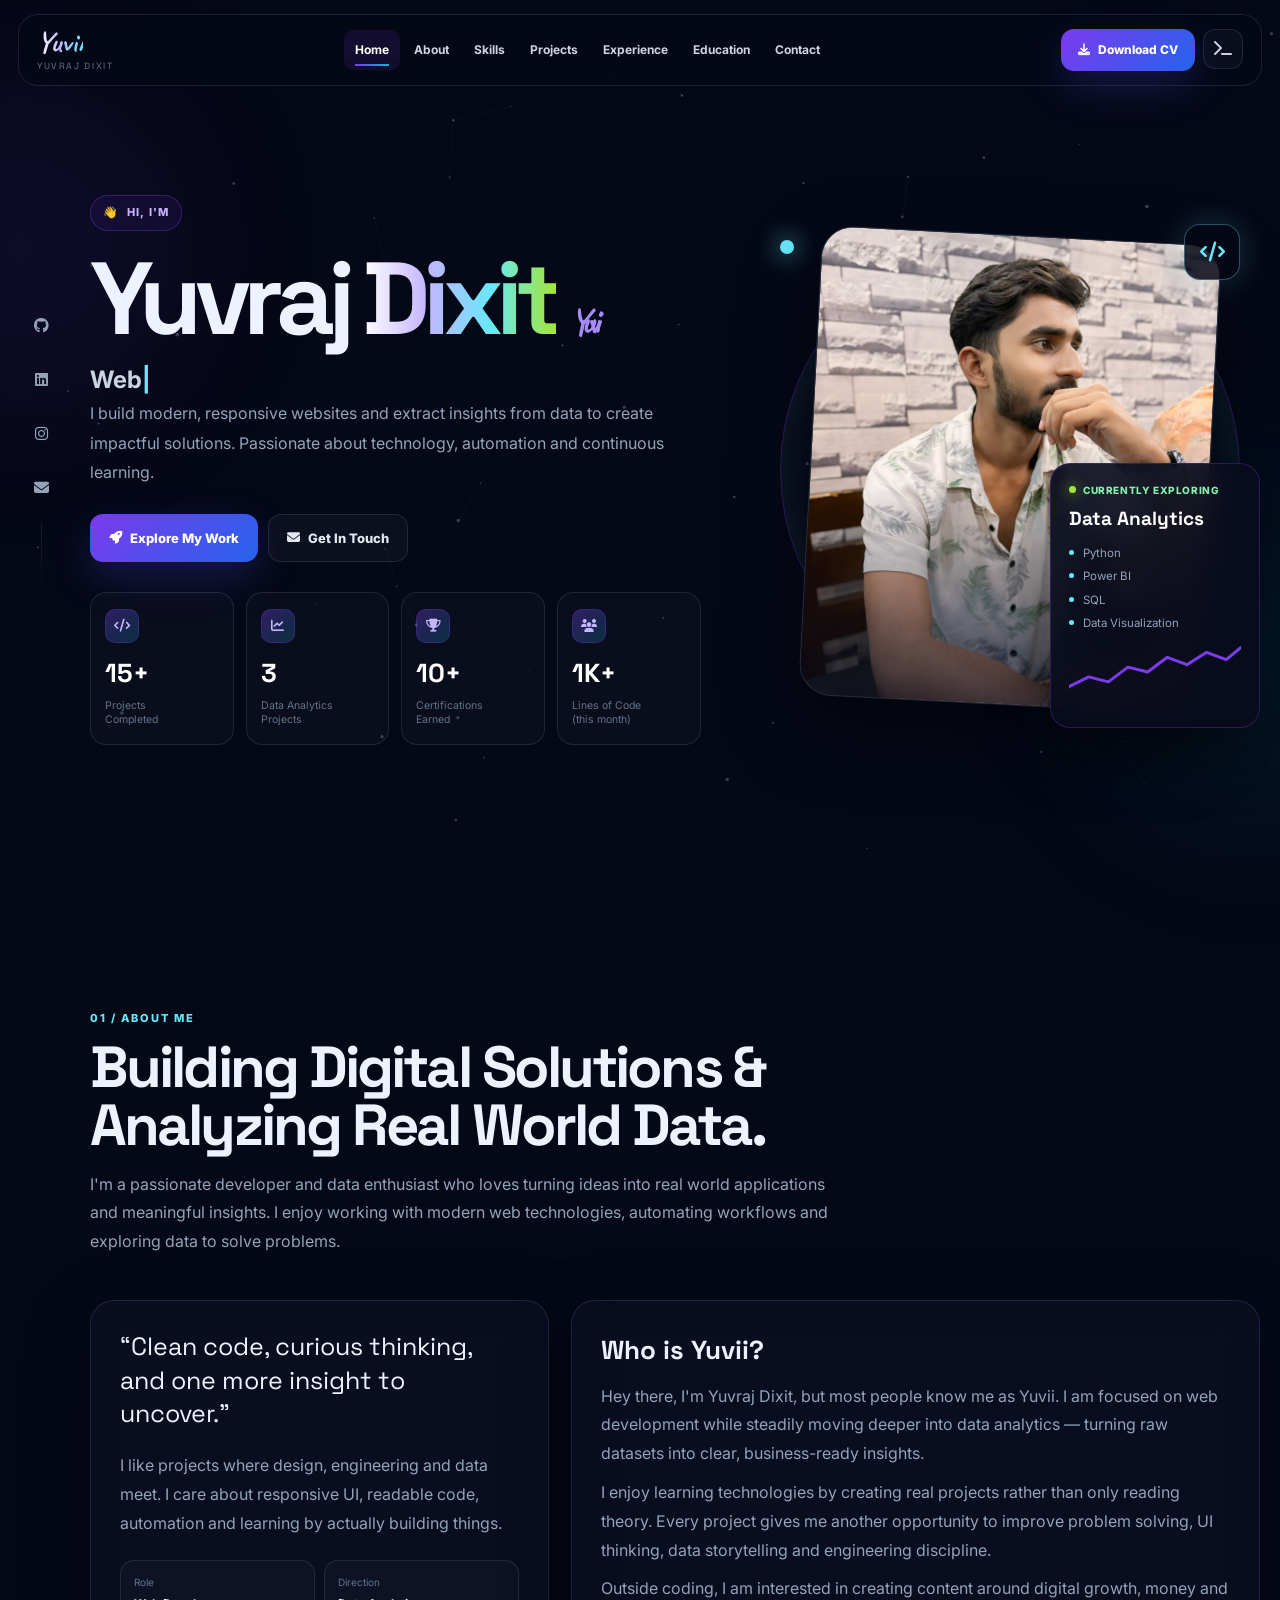
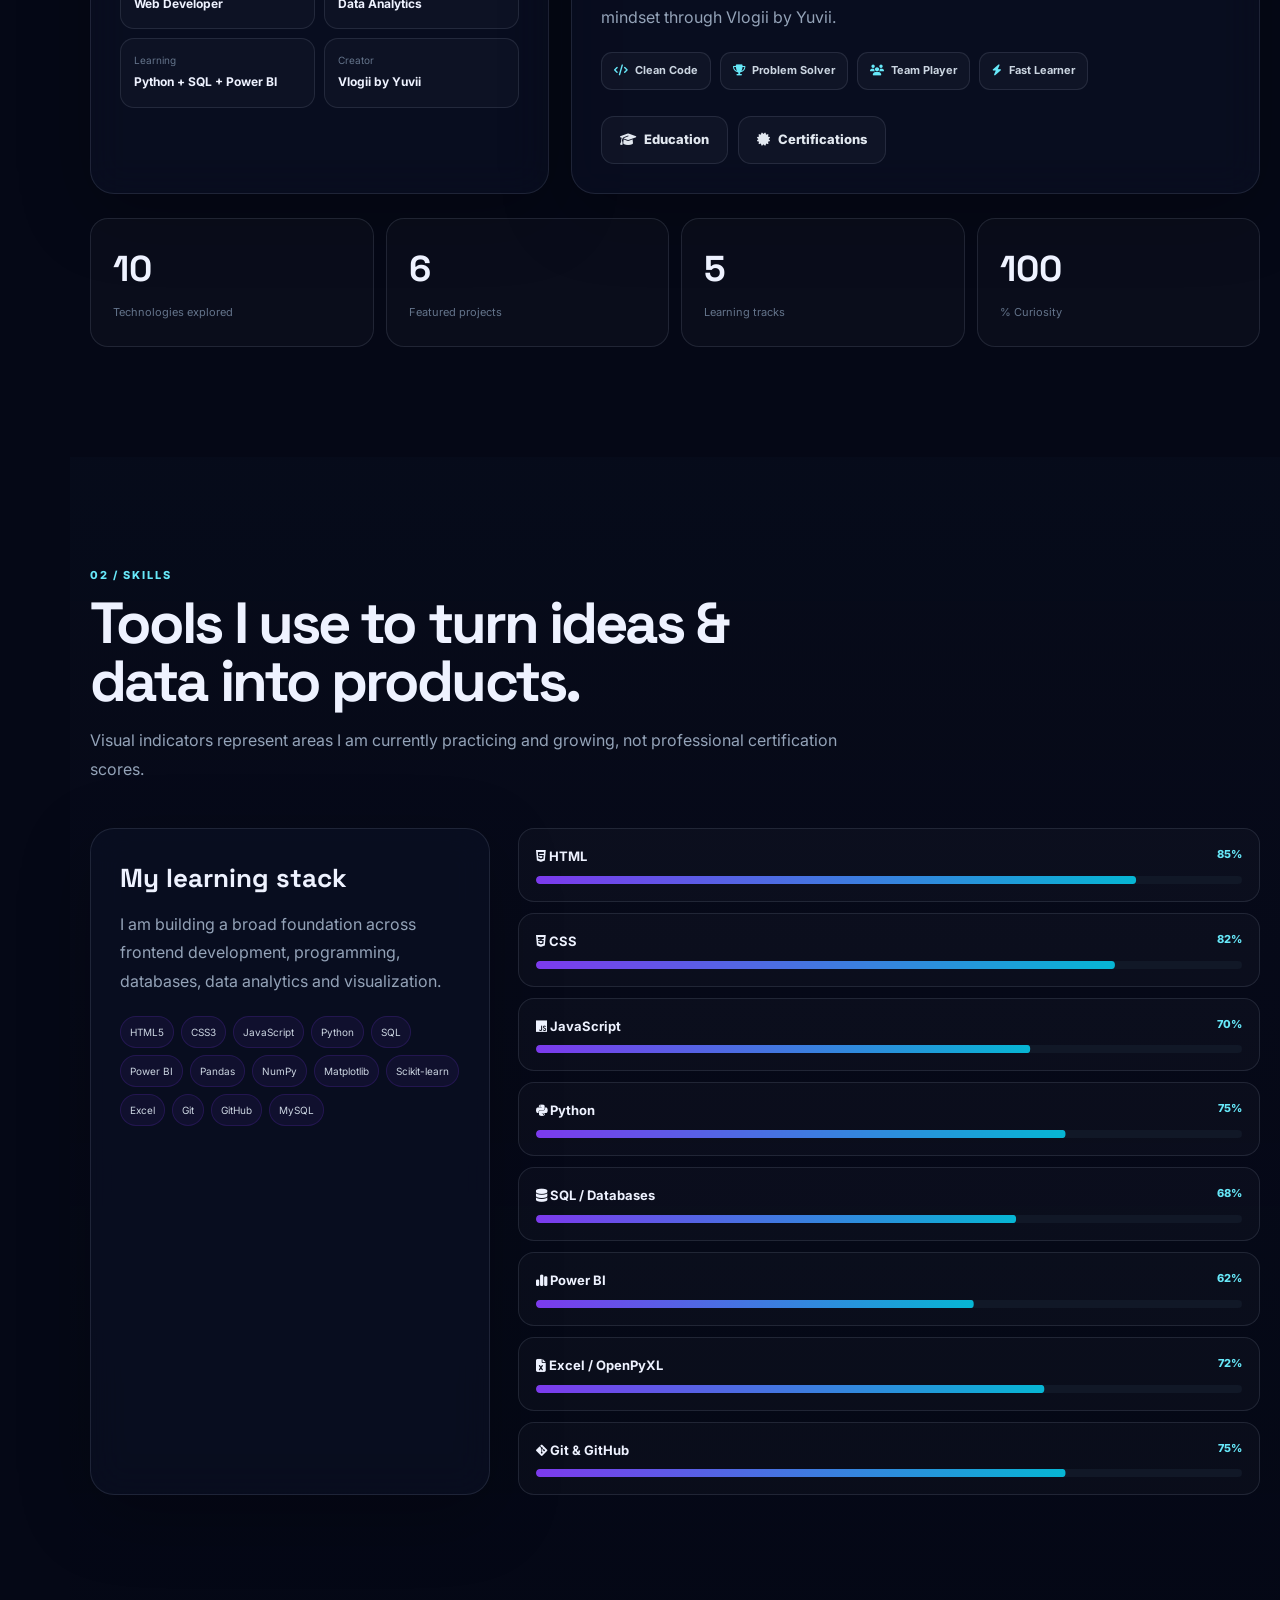
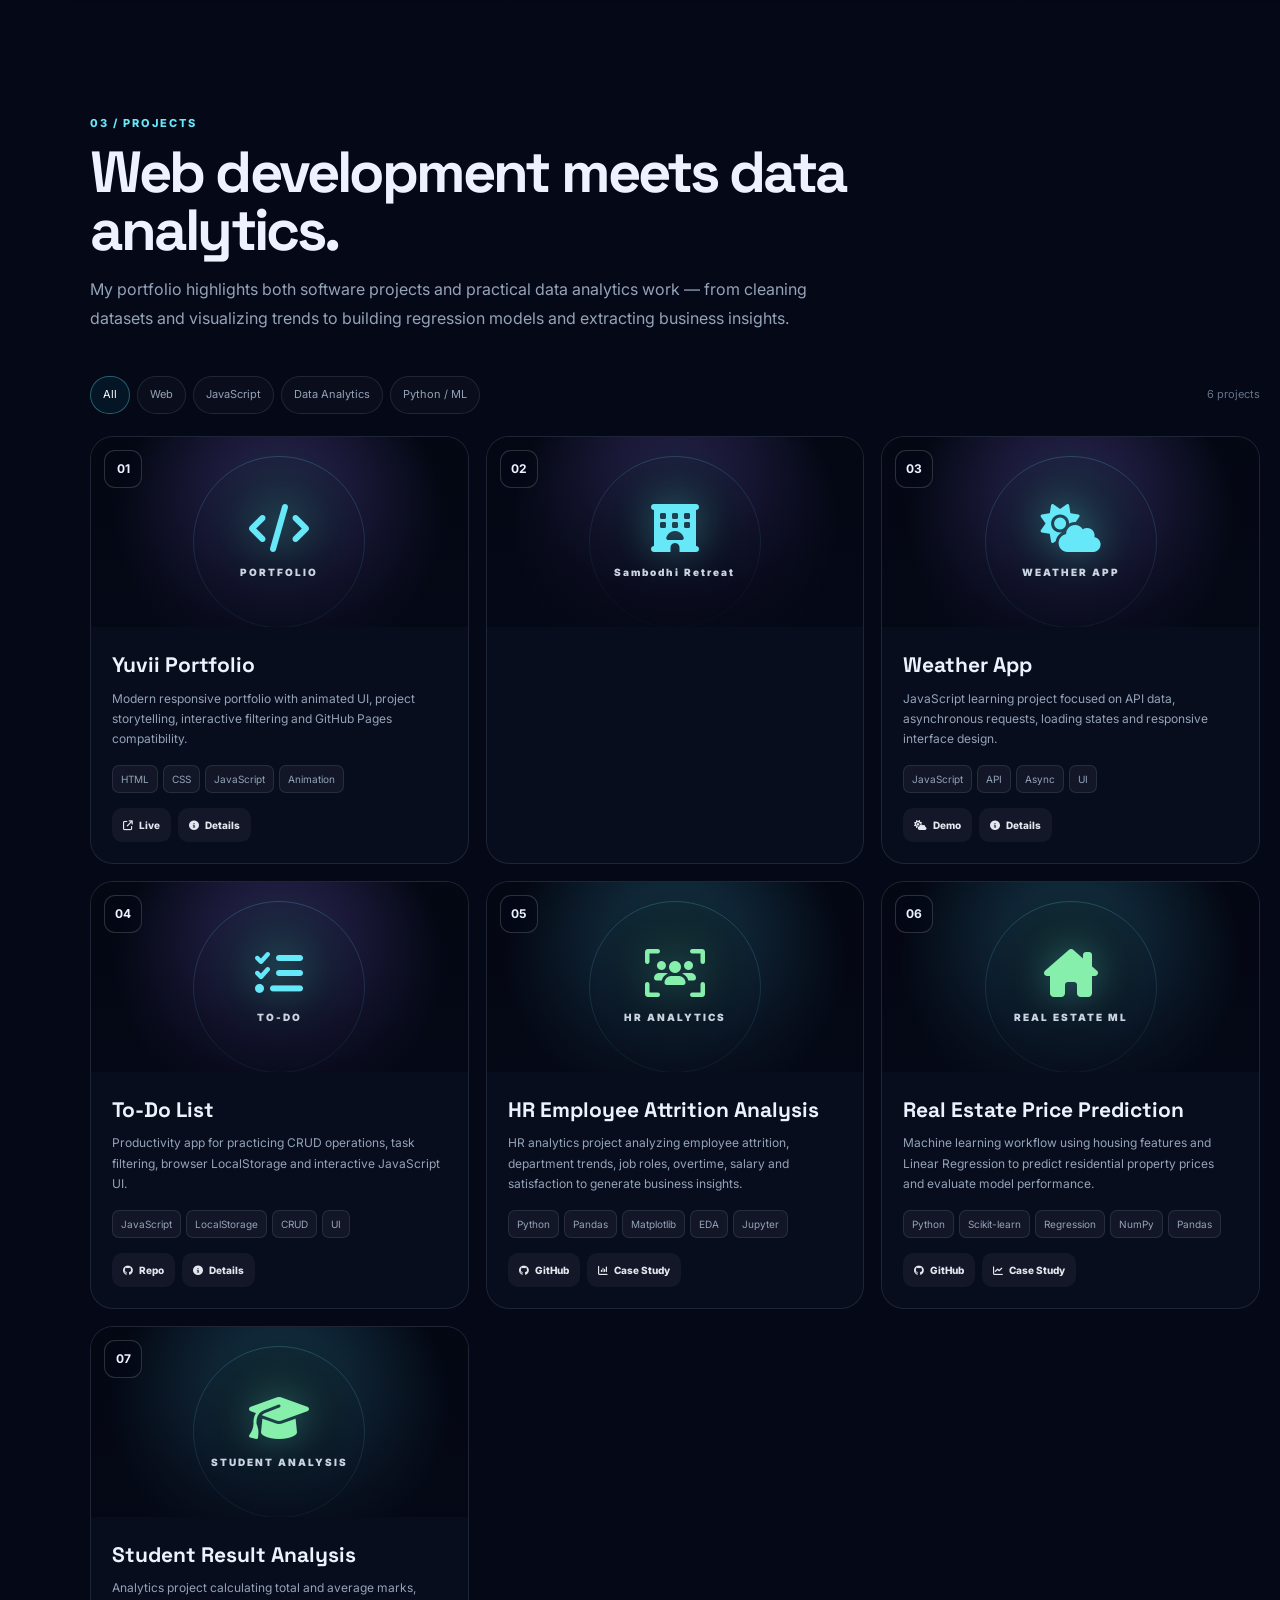
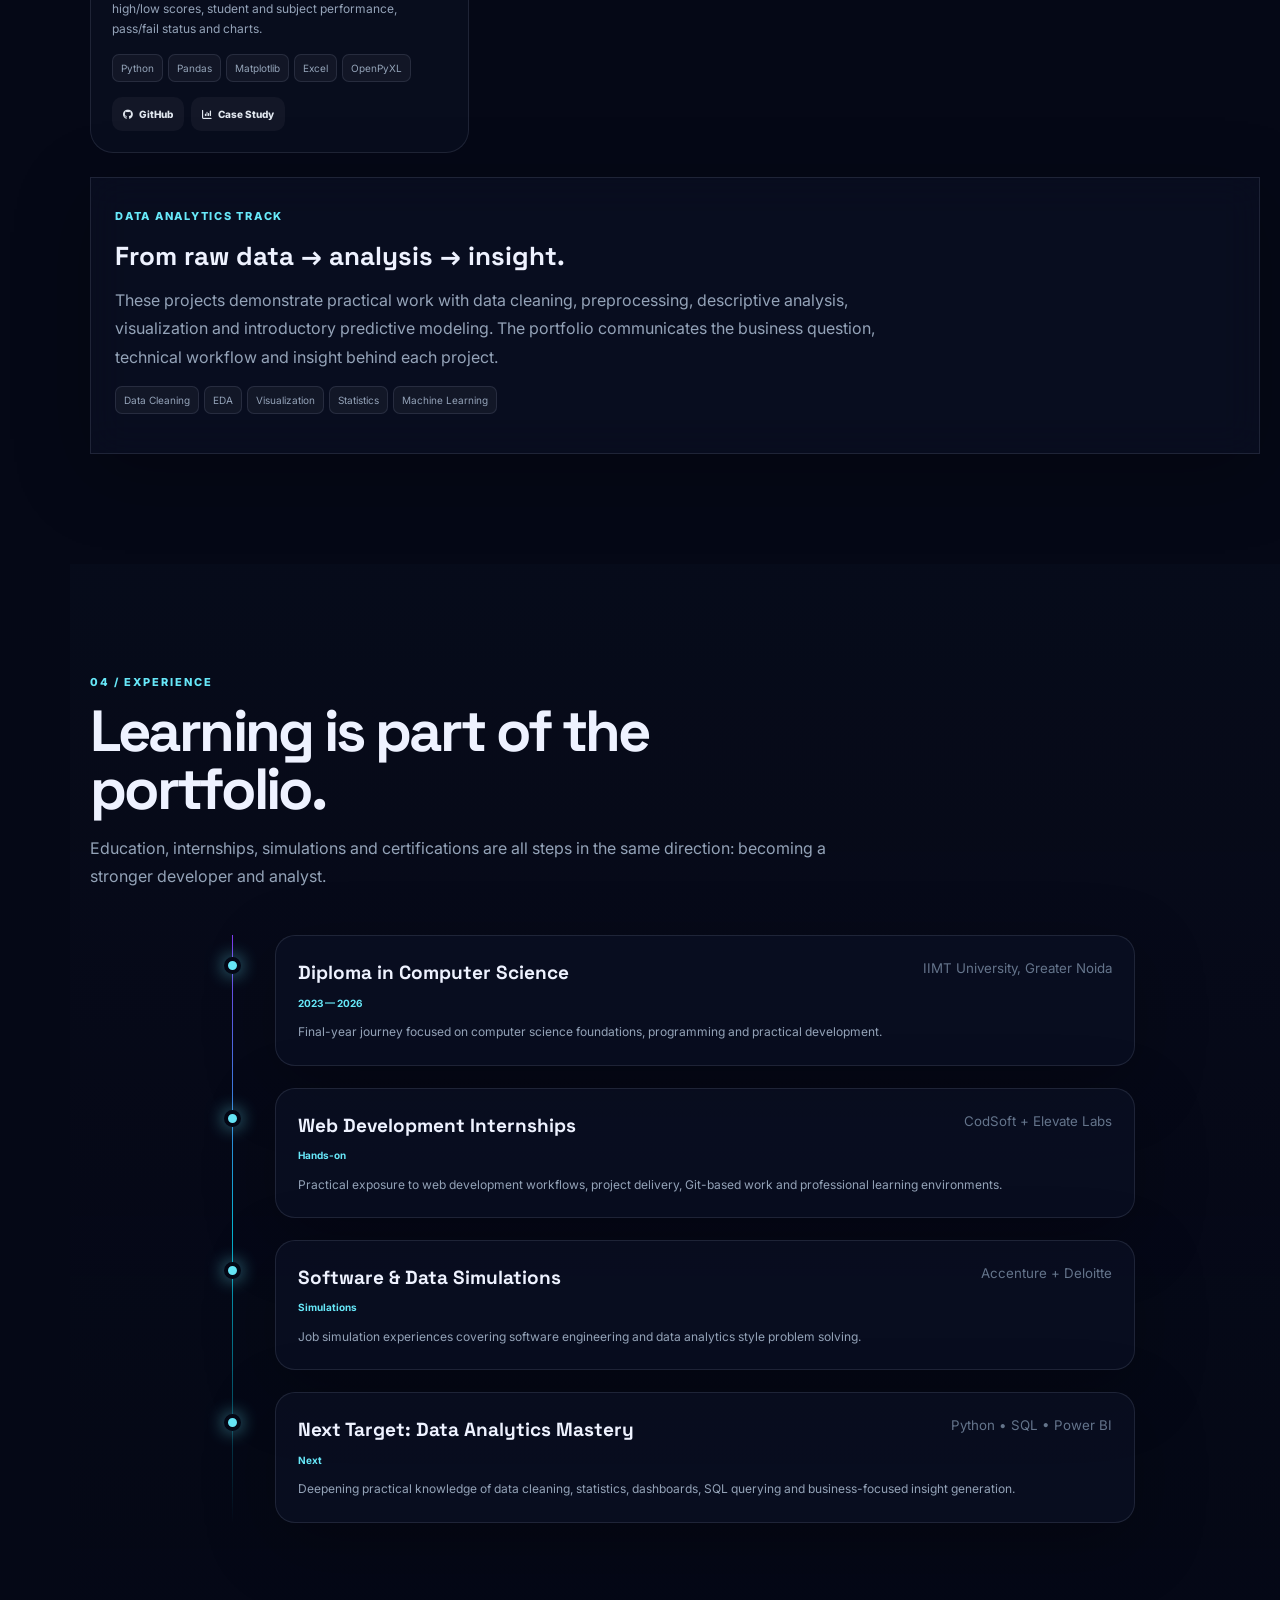
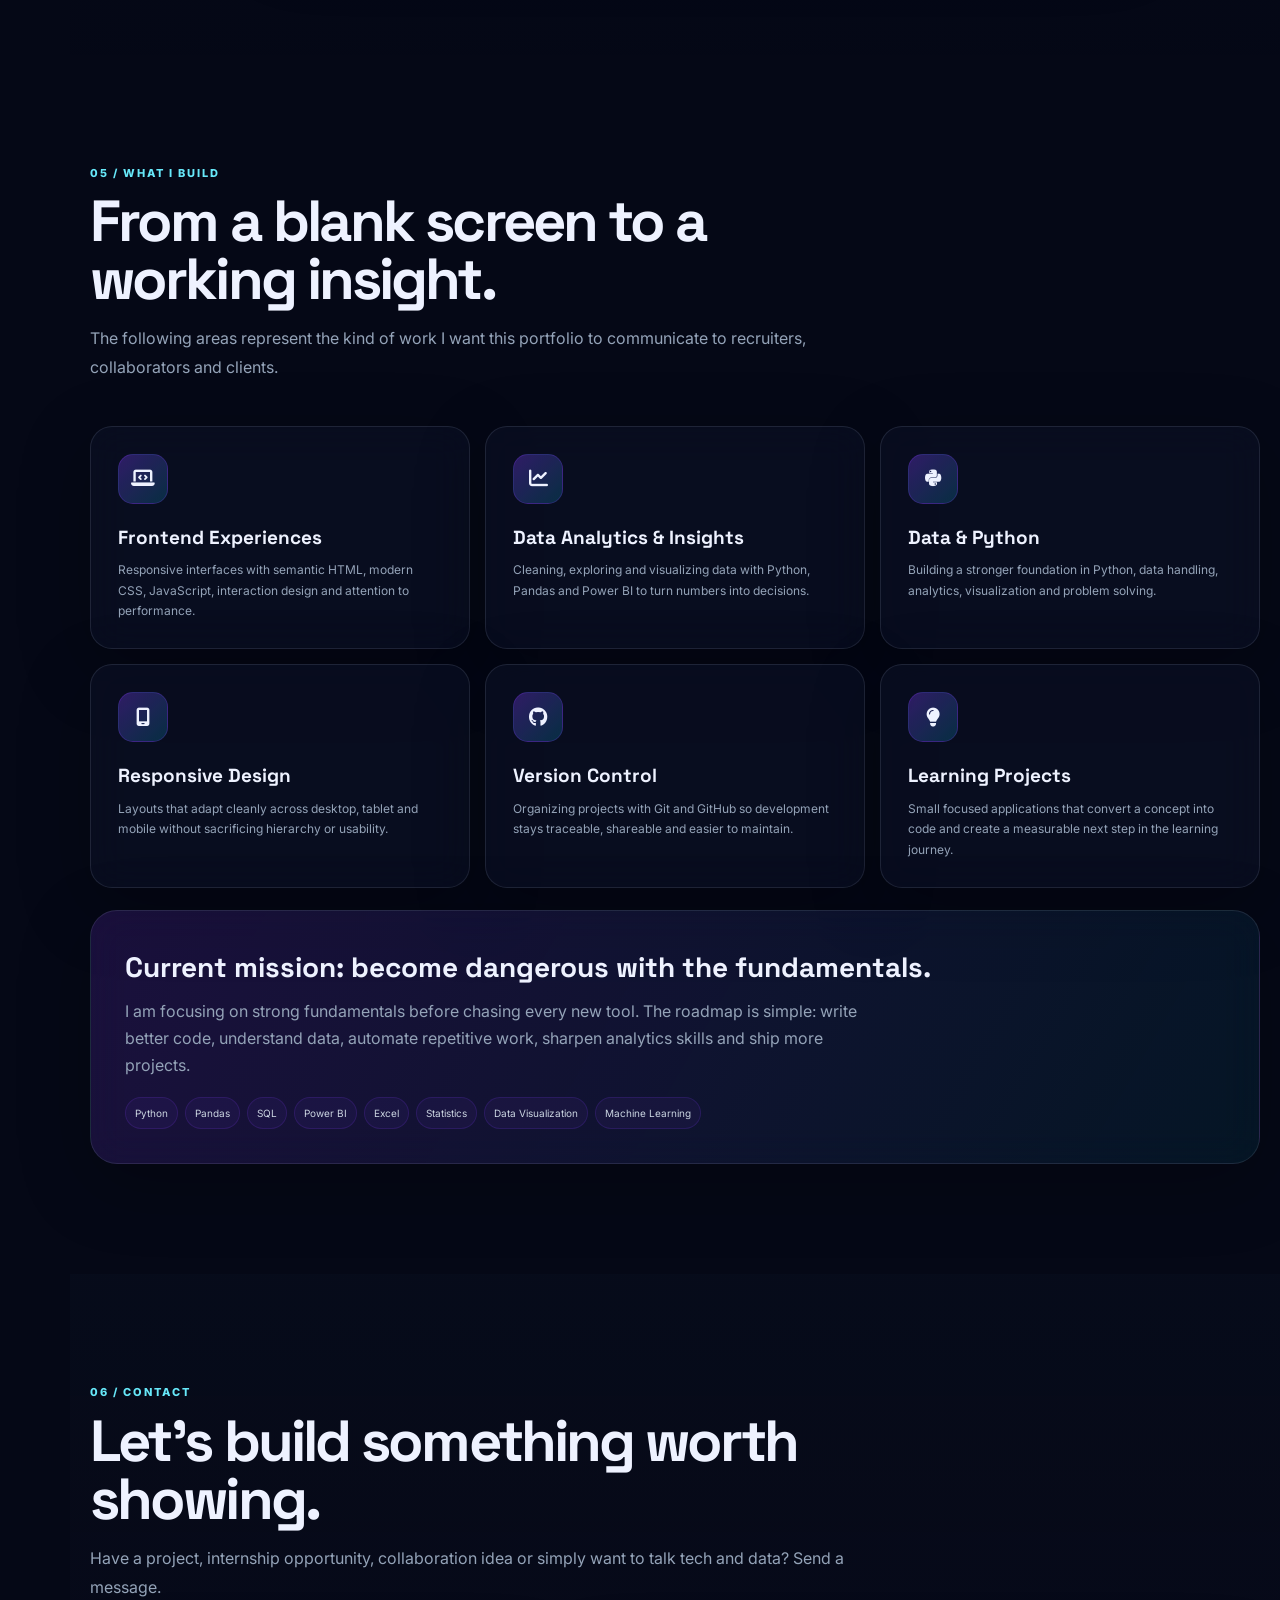
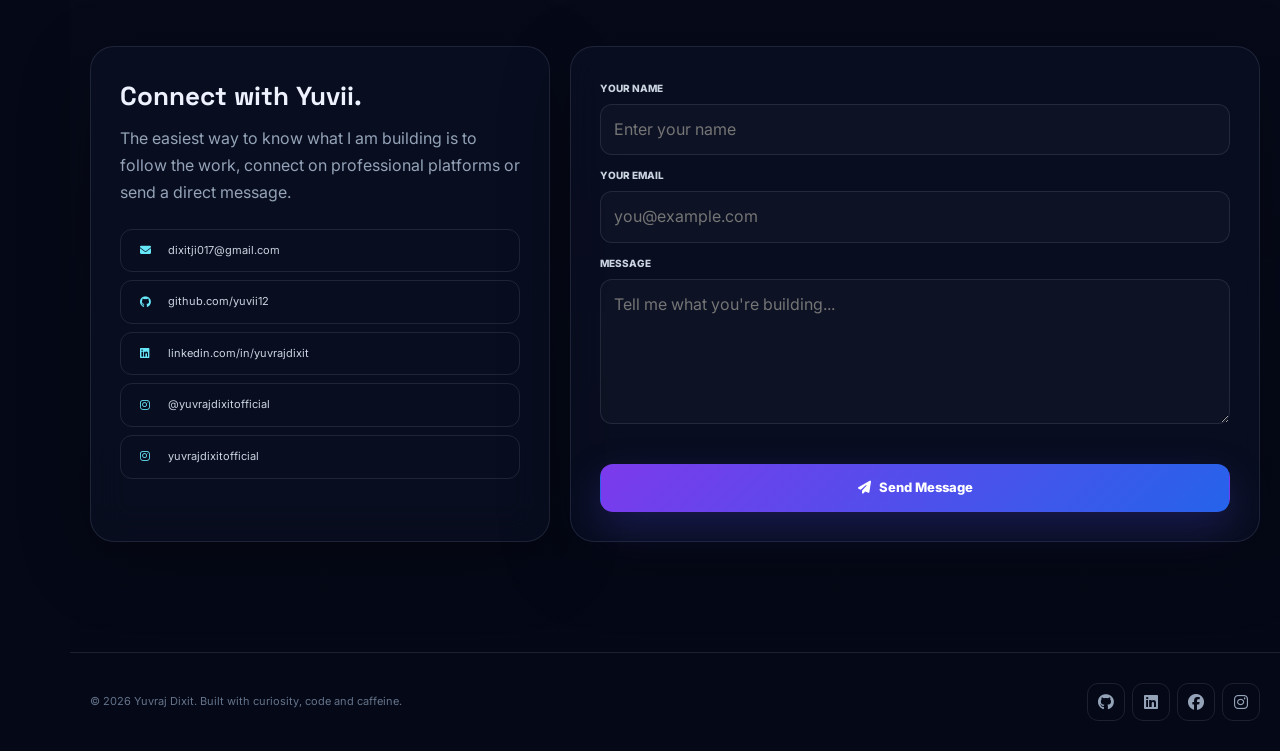
==== commit 0652d1fe: "Merge branch 'main' into master" ====
--- a/index.html
+++ b/index.html
@@ -227,7 +227,13 @@
     </div>
     <div class="projects stagger reveal" id="projectsGrid">
       <article class="project project-item" data-category="web"><div class="project-image"><b>01</b><div class="project-visual"><i class="fa-solid fa-code"></i><span>PORTFOLIO</span></div></div><div class="project-body"><h3>Yuvii Portfolio</h3><p>Modern responsive portfolio with animated UI, project storytelling, interactive filtering and GitHub Pages compatibility.</p><div class="tags"><span>HTML</span><span>CSS</span><span>JavaScript</span><span>Animation</span></div><div class="project-actions"><a href="https://yuvii12.github.io/Portfolio-website/" target="_blank" rel="noopener"><i class="fa-solid fa-arrow-up-right-from-square"></i> Live</a><button class="details" data-project="portfolio"><i class="fa-solid fa-circle-info"></i> Details</button></div></div></article>
+
+      <article class="project project-item" data-category="web">
+
+    <div class="project-image">
+
       <div class="project-image">
+
         <b>02</b>
 
         <div class="project-visual">
@@ -276,6 +282,10 @@
         </div>
 
     </div>
+
+
+</article>
+
       <article class="project project-item" data-category="javascript"><div class="project-image"><b>03</b><div class="project-visual"><i class="fa-solid fa-cloud-sun"></i><span>WEATHER APP</span></div></div><div class="project-body"><h3>Weather App</h3><p>JavaScript learning project focused on API data, asynchronous requests, loading states and responsive interface design.</p><div class="tags"><span>JavaScript</span><span>API</span><span>Async</span><span>UI</span></div><div class="project-actions"><a href="#" class="placeholder-link"><i class="fa-solid fa-cloud-sun"></i> Demo</a><button class="details" data-project="weather"><i class="fa-solid fa-circle-info"></i> Details</button></div></div></article>
       <article class="project project-item" data-category="javascript"><div class="project-image"><b>04</b><div class="project-visual"><i class="fa-solid fa-list-check"></i><span>TO-DO</span></div></div><div class="project-body"><h3>To-Do List</h3><p>Productivity app for practicing CRUD operations, task filtering, browser LocalStorage and interactive JavaScript UI.</p><div class="tags"><span>JavaScript</span><span>LocalStorage</span><span>CRUD</span><span>UI</span></div><div class="project-actions"><a href="#" class="placeholder-link"><i class="fa-brands fa-github"></i> Repo</a><button class="details" data-project="todo"><i class="fa-solid fa-circle-info"></i> Details</button></div></div></article>
       <article class="project project-item" data-category="analytics"><div class="project-image"><b>05</b><div class="project-visual analytics-visual"><i class="fa-solid fa-users-viewfinder"></i><span>HR ANALYTICS</span></div></div><div class="project-body"><h3>HR Employee Attrition Analysis</h3><p>HR analytics project analyzing employee attrition, department trends, job roles, overtime, salary and satisfaction to generate business insights.</p><div class="tags"><span>Python</span><span>Pandas</span><span>Matplotlib</span><span>EDA</span><span>Jupyter</span></div><div class="project-actions"><a href="https://github.com/yuvii12/HR_Employee_Attrition_Analyasis" target="_blank" rel="noopener"><i class="fa-brands fa-github"></i> GitHub</a><button class="details" data-project="hr"><i class="fa-solid fa-chart-column"></i> Case Study</button></div></div></article>
@@ -340,8 +350,12 @@
           <a href="mailto:dixitji017@gmail.com"><i class="fa-solid fa-envelope"></i> dixitji017@gmail.com</a>
           <a href="https://github.com/yuvii12" target="_blank" rel="noopener"><i class="fa-brands fa-github"></i> github.com/yuvii12</a>
           <a href="https://linkedin.com/in/yuvrajdixit" target="_blank" rel="noopener"><i class="fa-brands fa-linkedin"></i> linkedin.com/in/yuvrajdixit</a>
+
+          <a href="https://www.instagram.com/yuvrajdixitofficial/" target="_blank" rel="noopener"><i class="fa-brands fa-instagram"></i> @yuvrajdixitofficial</a>
+
           <a href="https://www.instagram.com/yuvrajdixitofficial/" target="_blank" rel="noopener"><i class="fa-brands fa-instagram"></i> yuvrajdixitofficial
           </a>
+
         </div>
       </article>
       <article class="glass contact-card reveal">
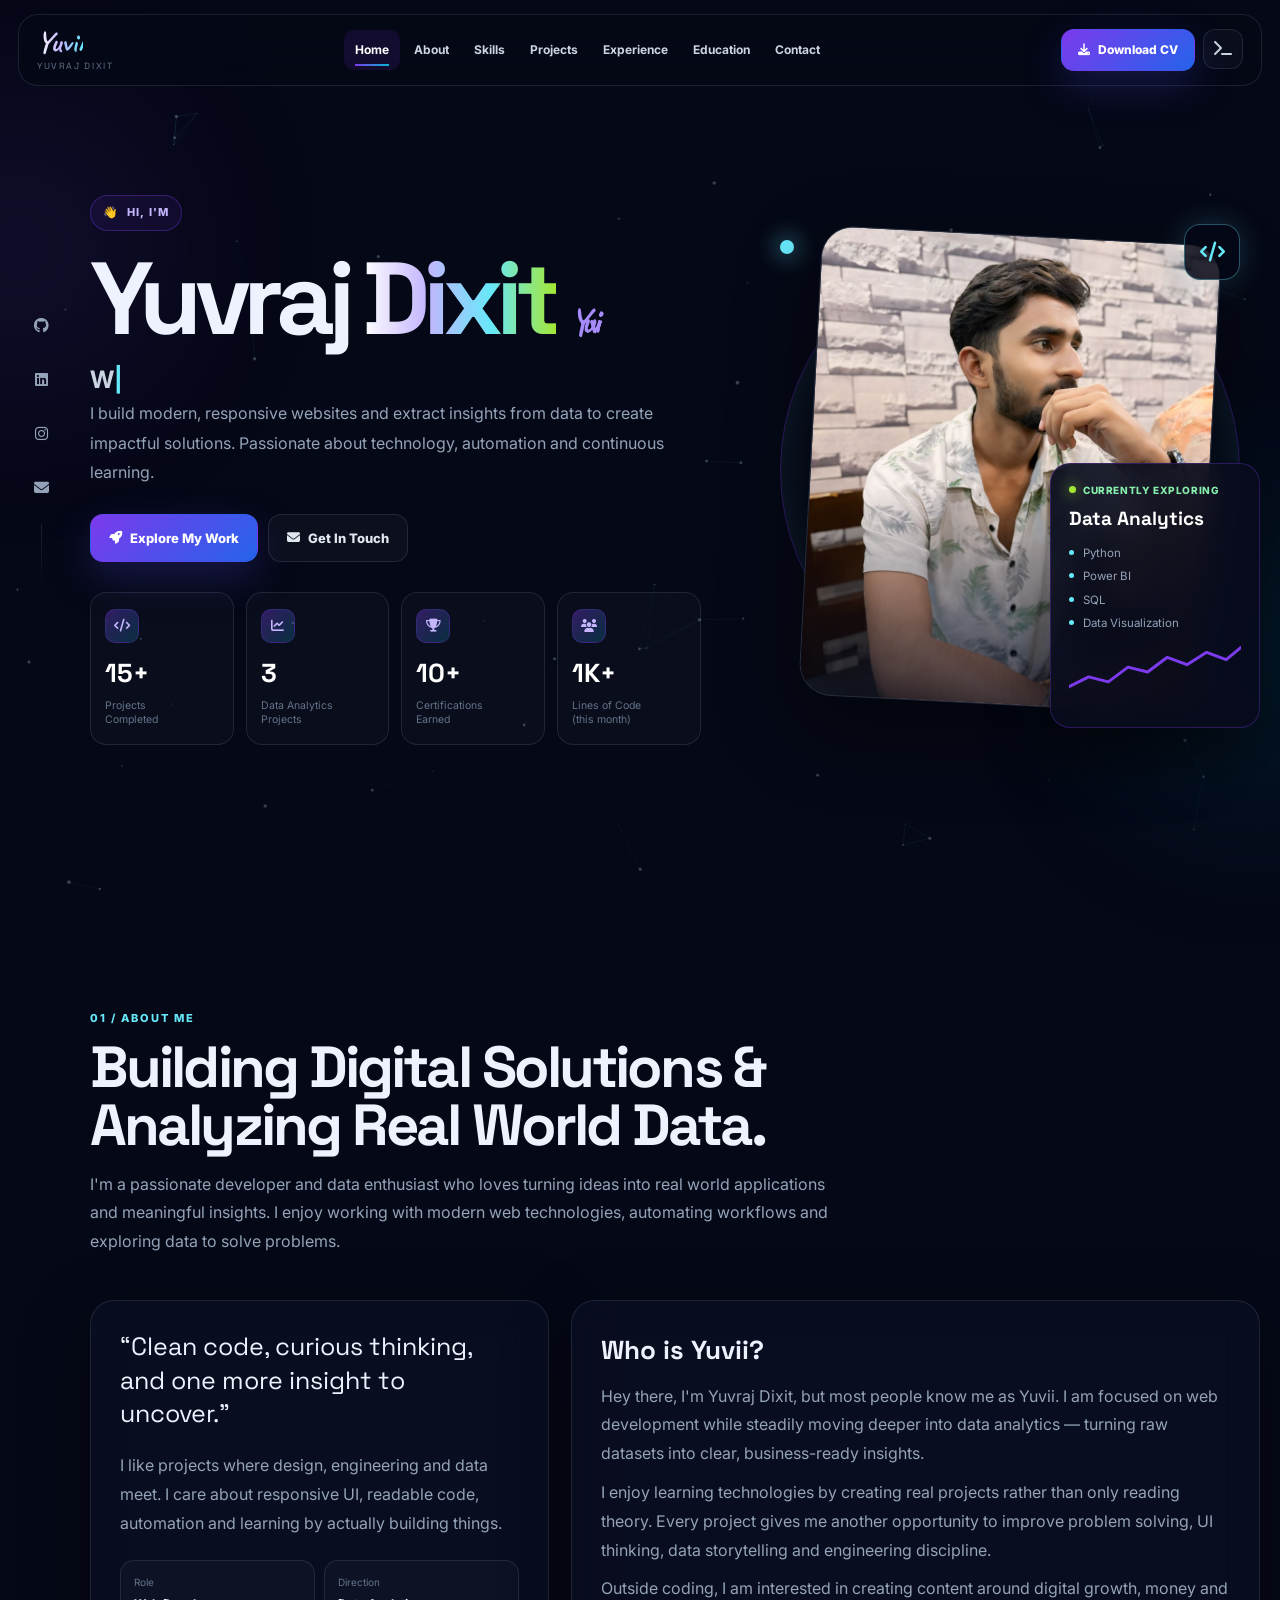
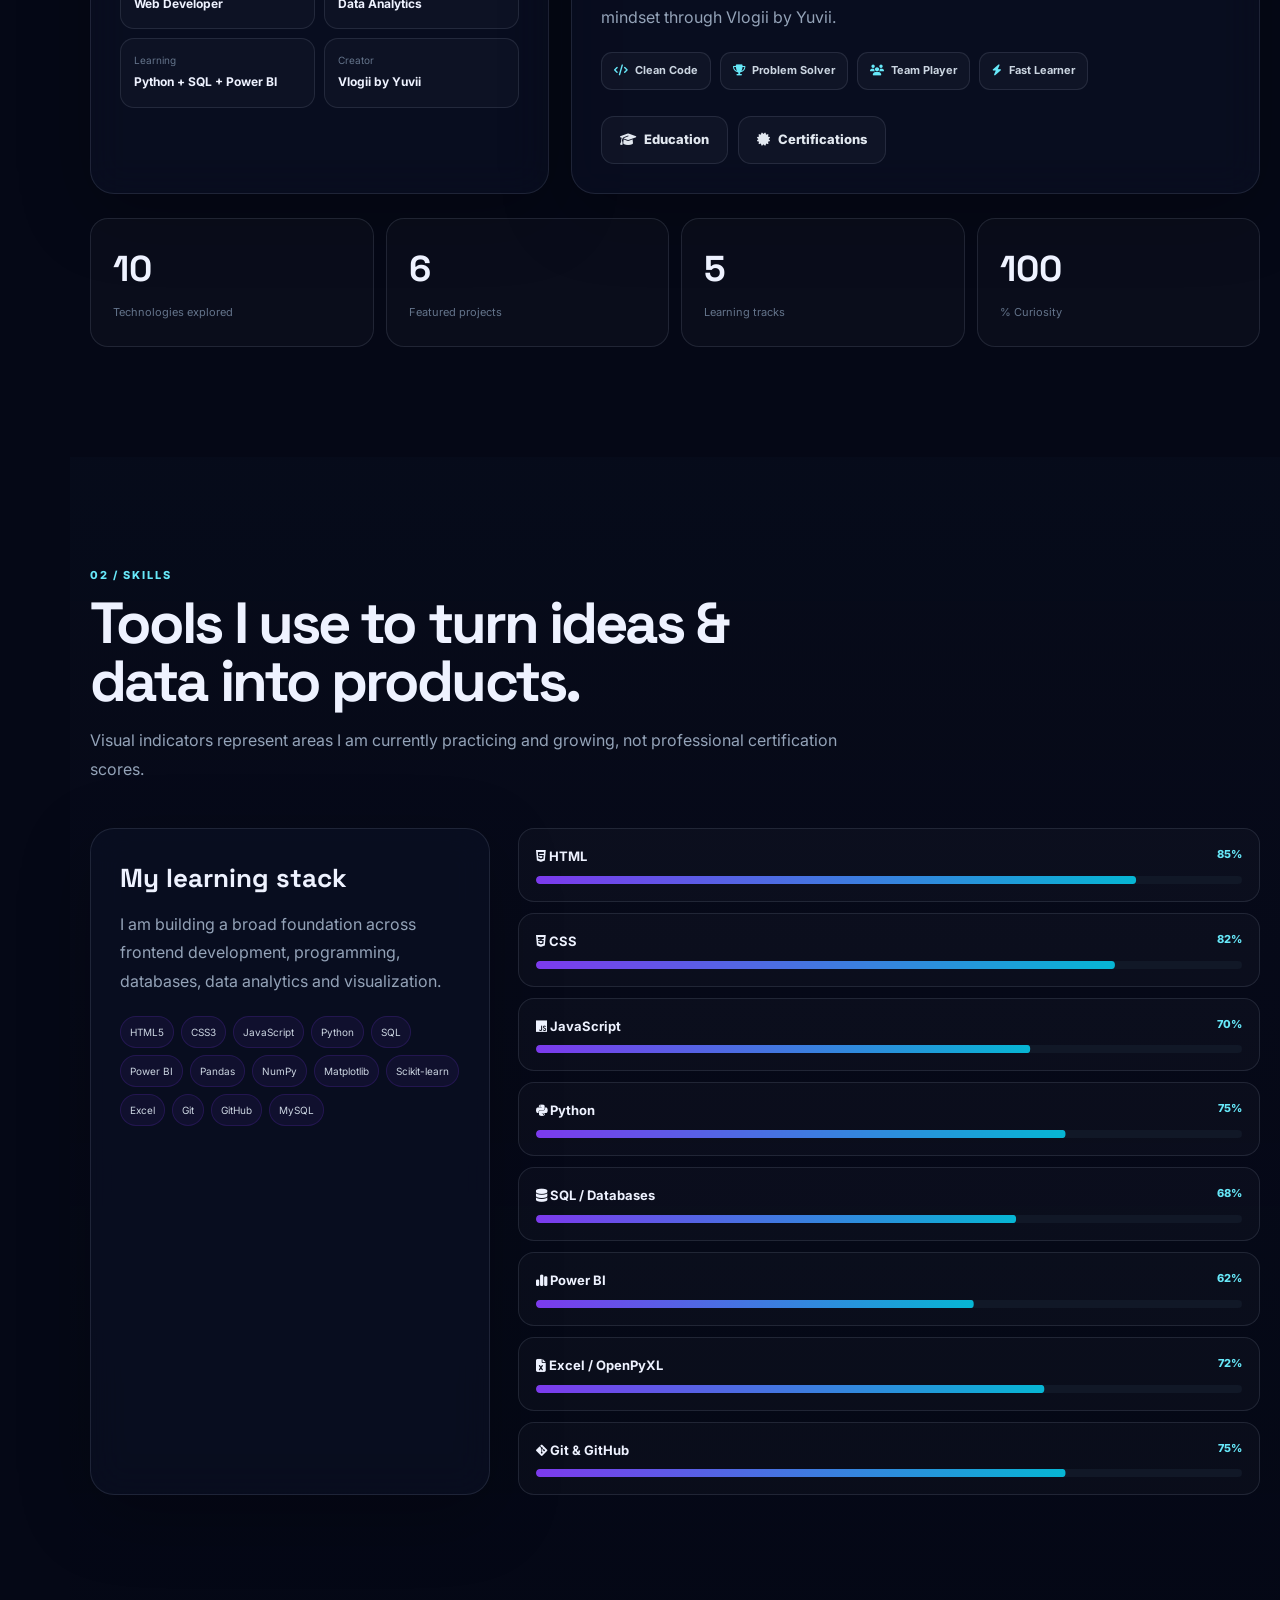
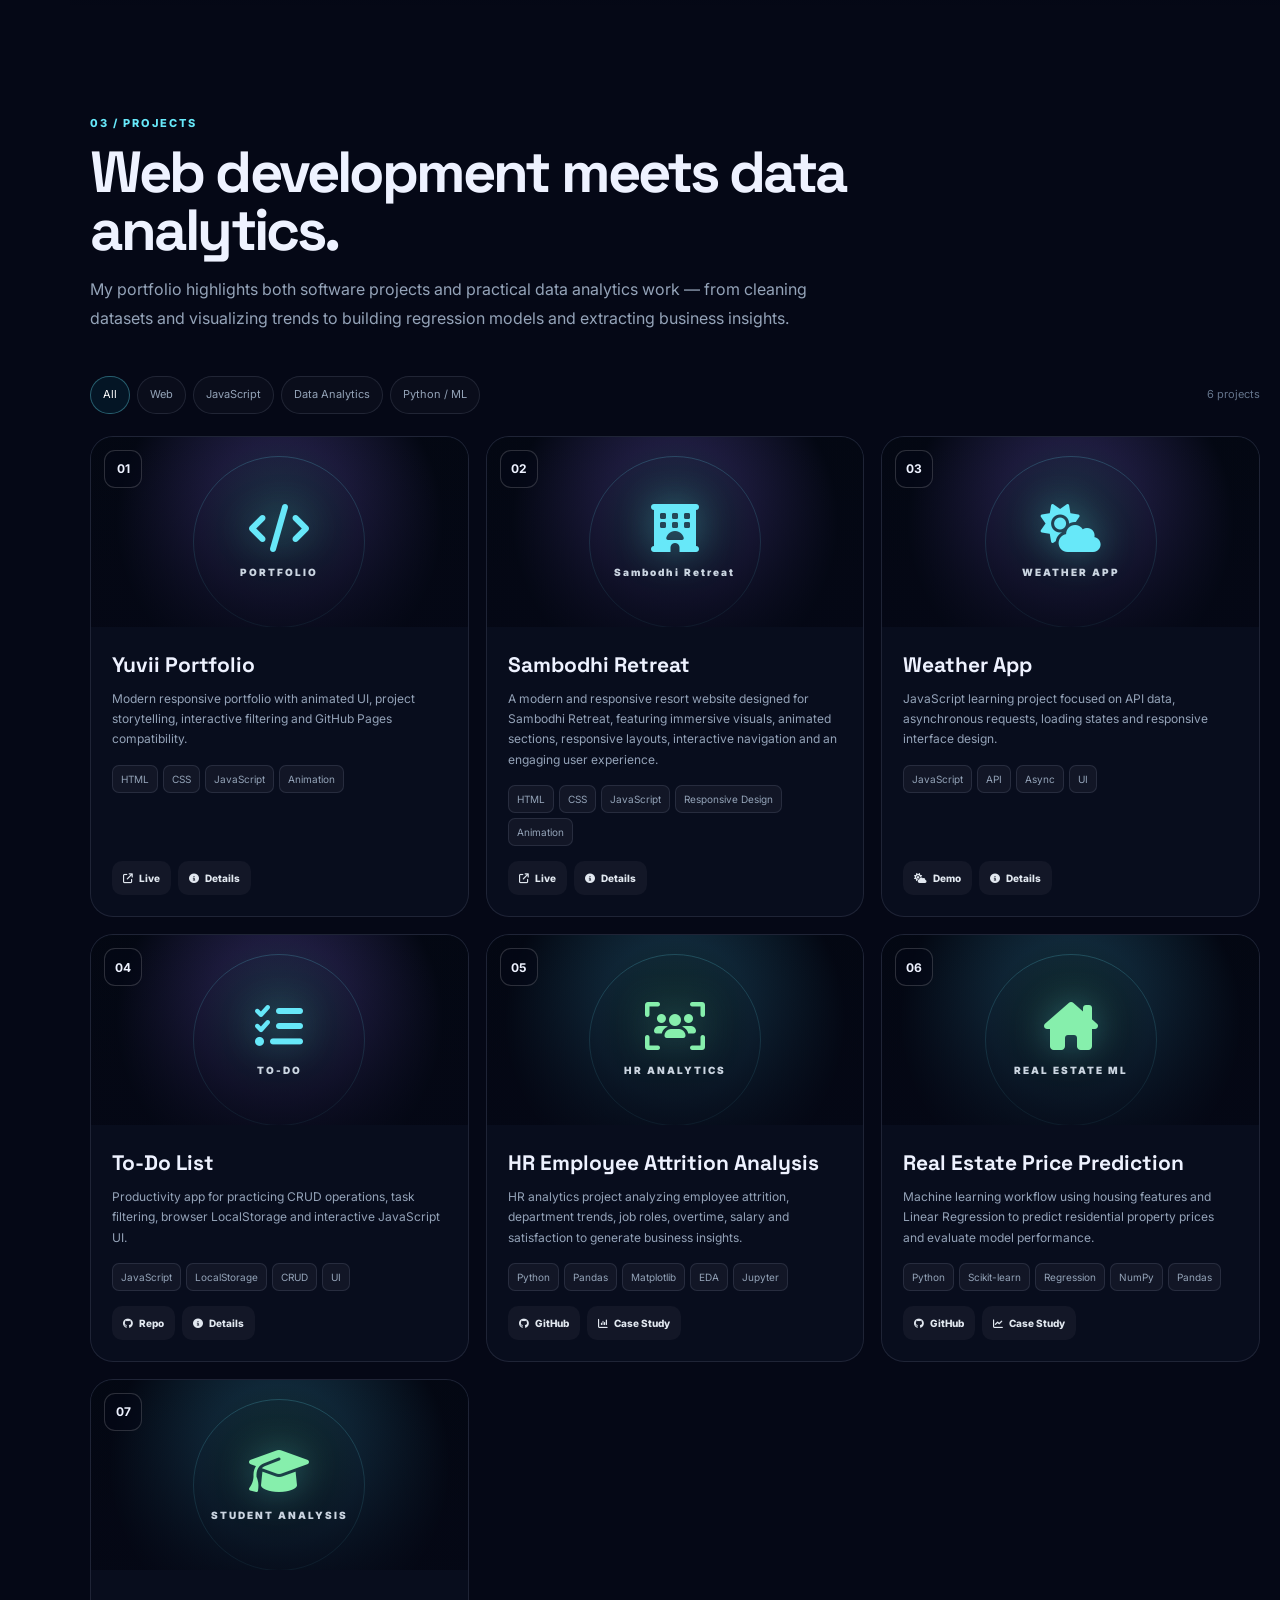
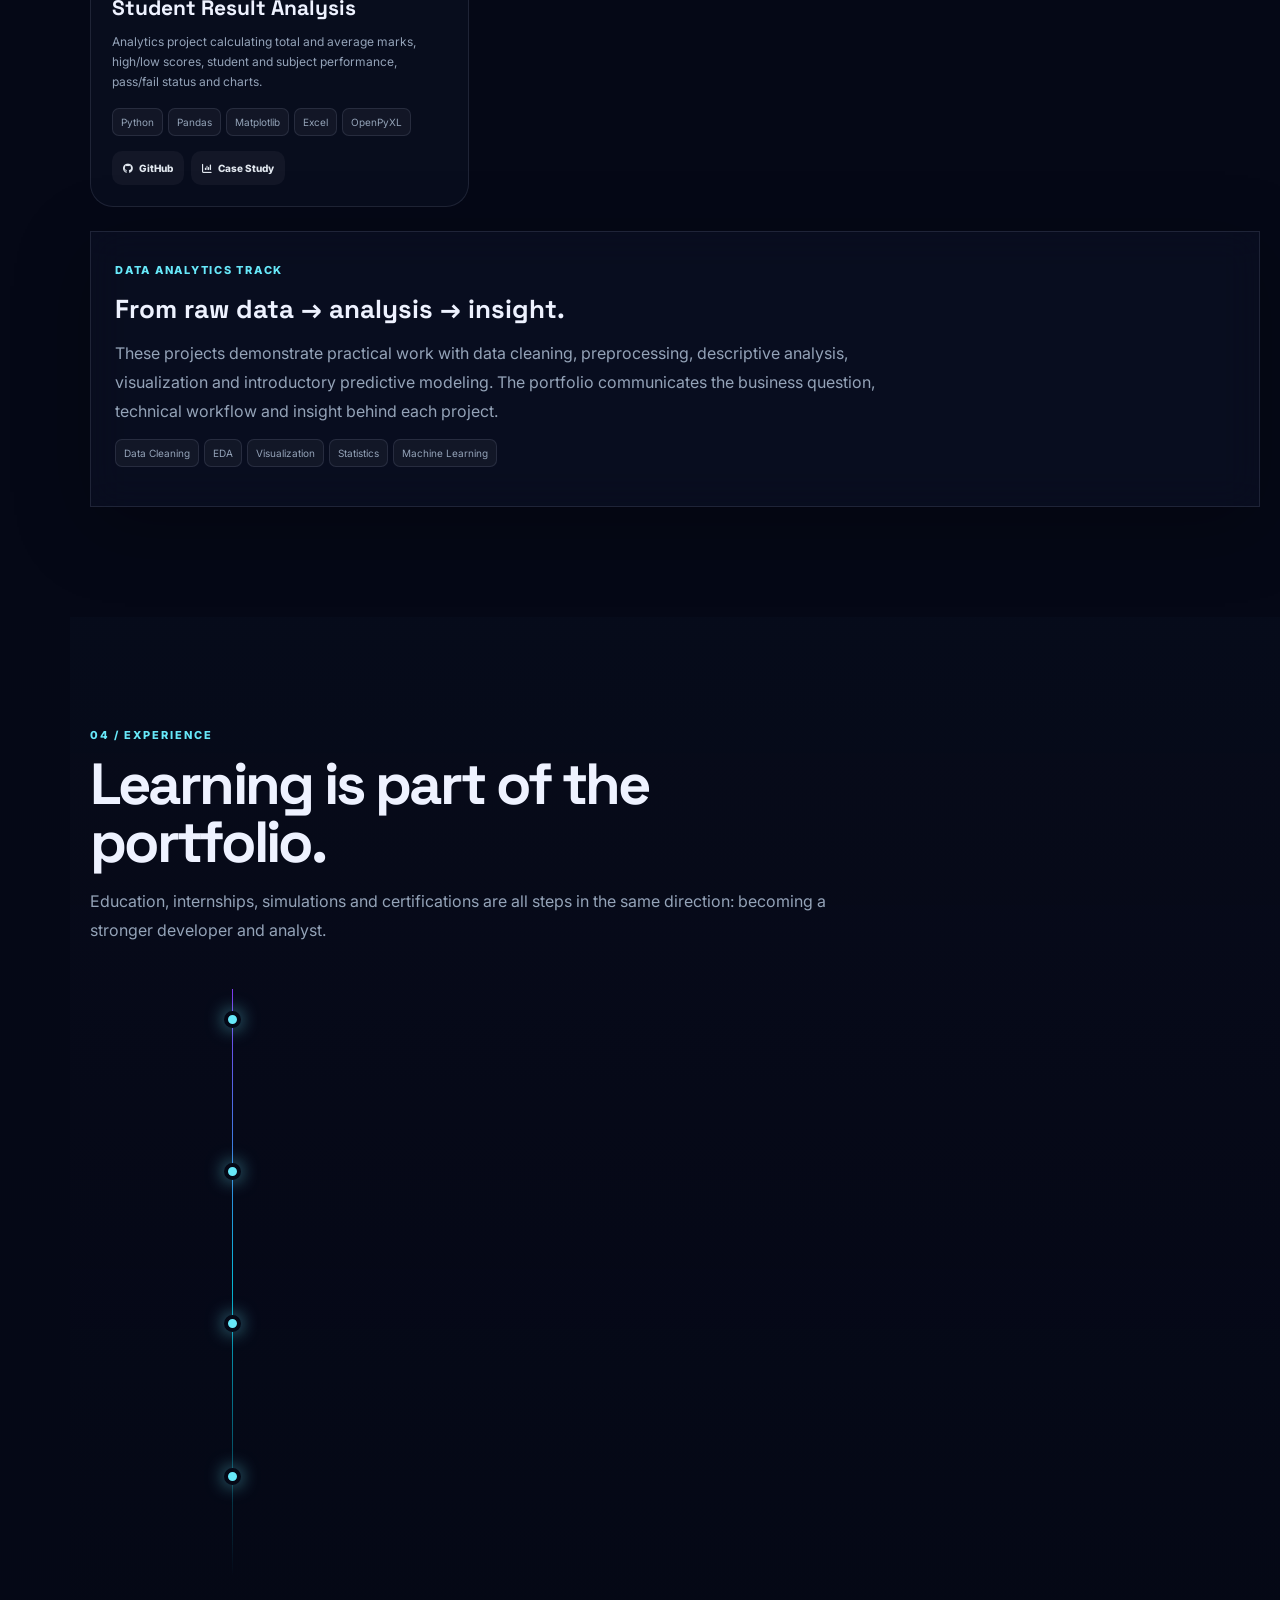
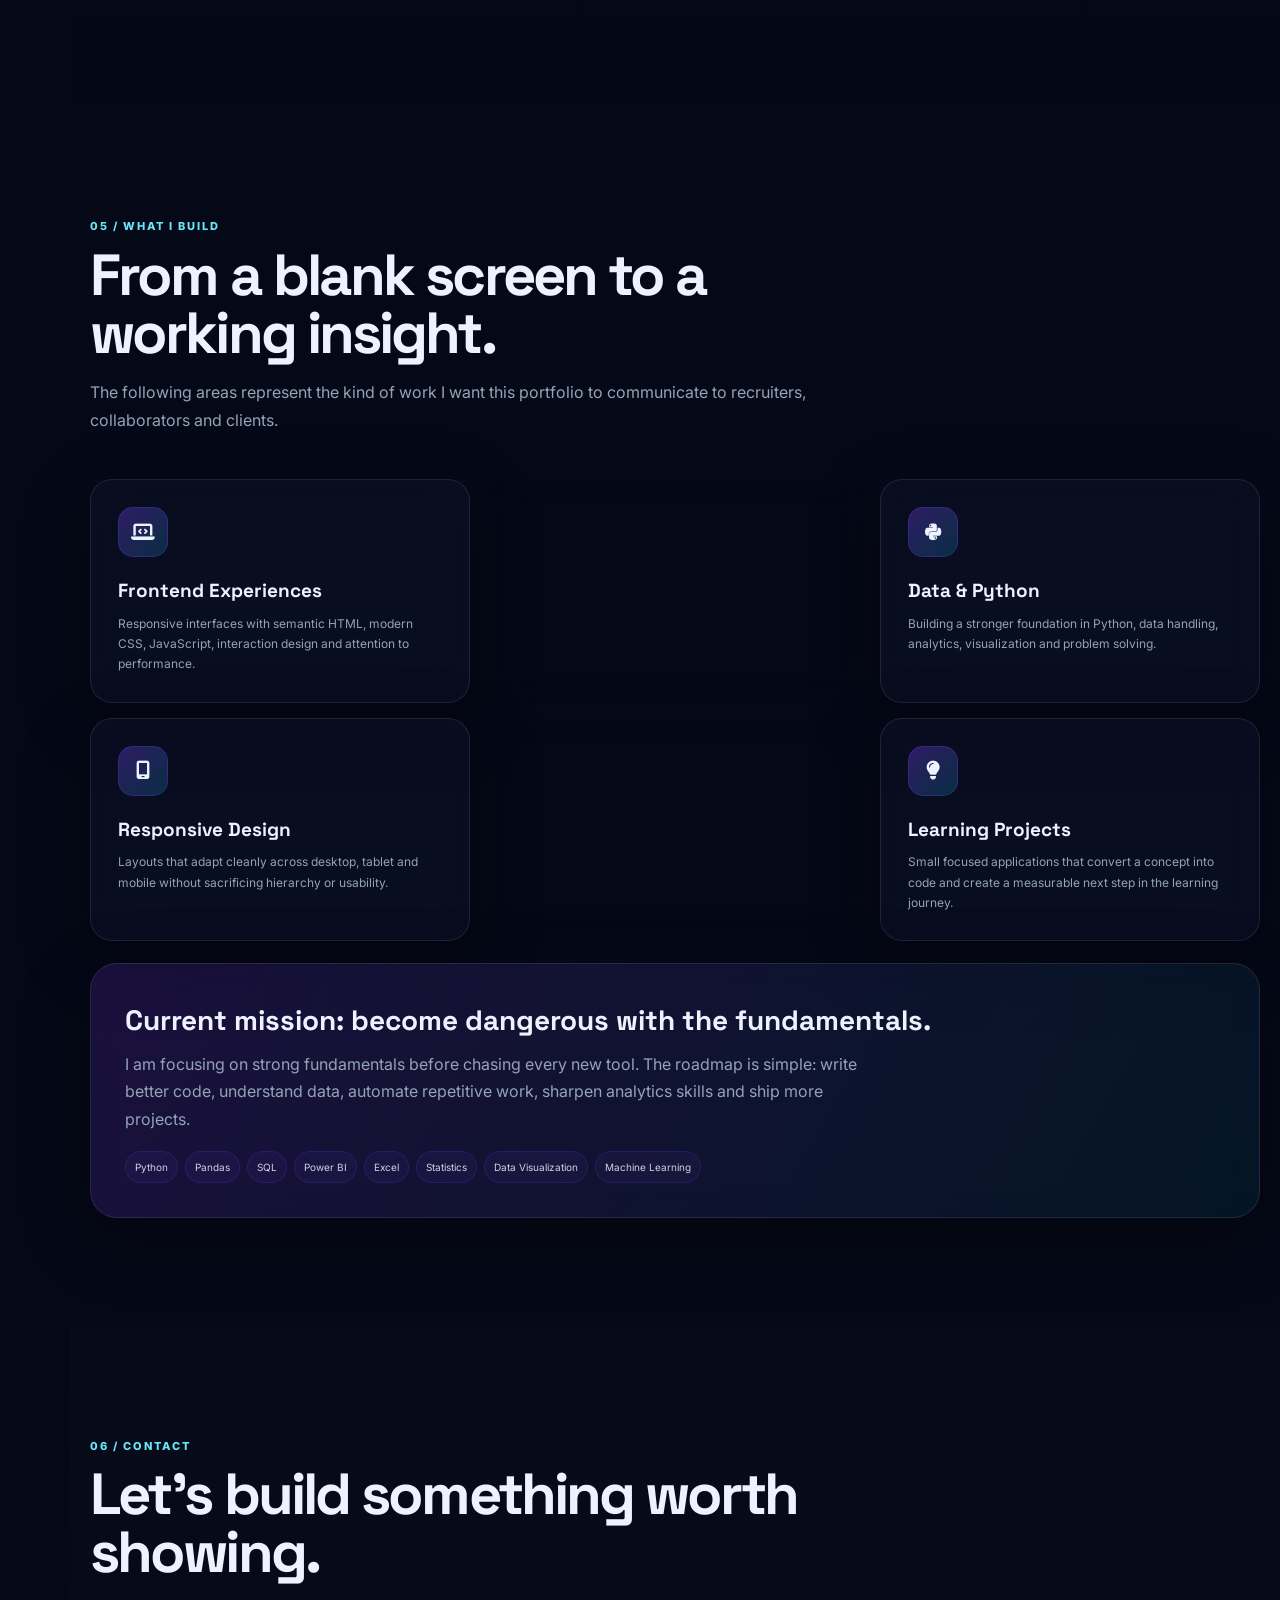
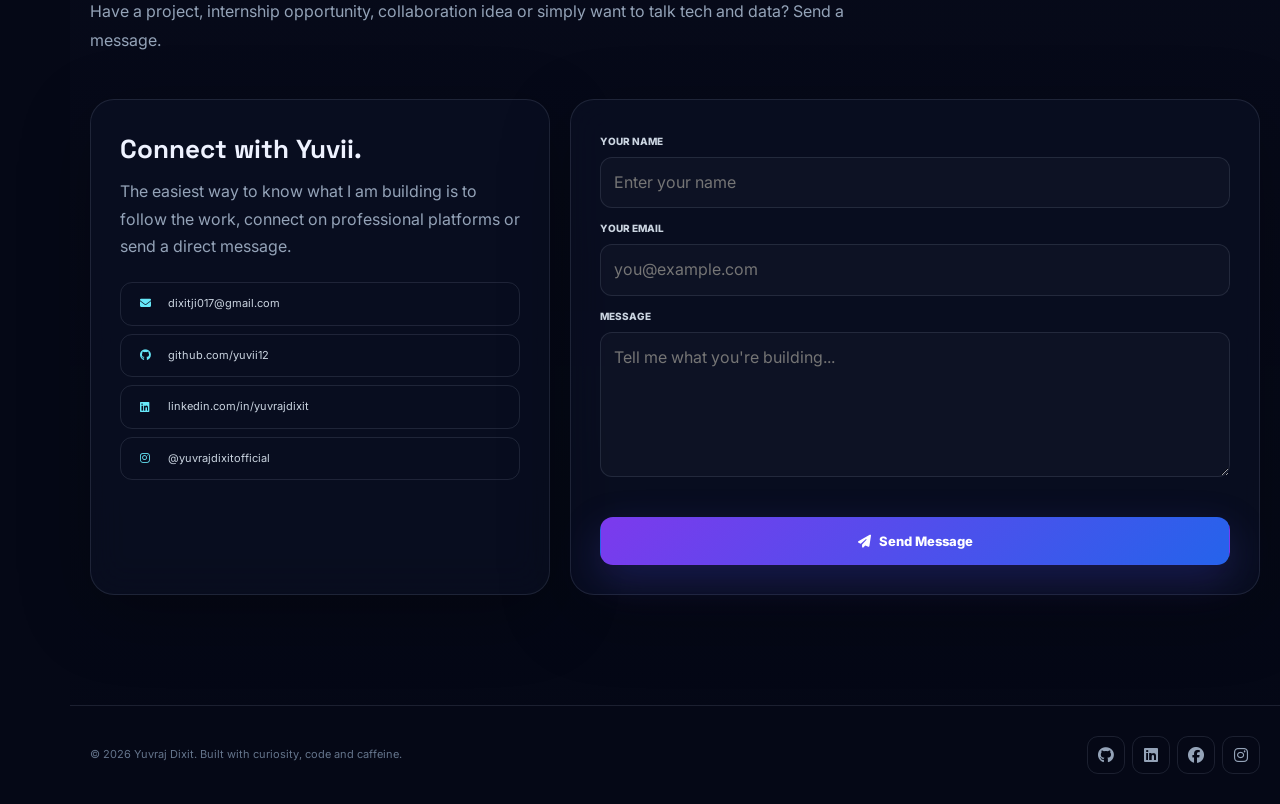
==== commit d225fc97: "update" ====
--- a/index.html
+++ b/index.html
@@ -227,13 +227,9 @@
     </div>
     <div class="projects stagger reveal" id="projectsGrid">
       <article class="project project-item" data-category="web"><div class="project-image"><b>01</b><div class="project-visual"><i class="fa-solid fa-code"></i><span>PORTFOLIO</span></div></div><div class="project-body"><h3>Yuvii Portfolio</h3><p>Modern responsive portfolio with animated UI, project storytelling, interactive filtering and GitHub Pages compatibility.</p><div class="tags"><span>HTML</span><span>CSS</span><span>JavaScript</span><span>Animation</span></div><div class="project-actions"><a href="https://yuvii12.github.io/Portfolio-website/" target="_blank" rel="noopener"><i class="fa-solid fa-arrow-up-right-from-square"></i> Live</a><button class="details" data-project="portfolio"><i class="fa-solid fa-circle-info"></i> Details</button></div></div></article>
-
       <article class="project project-item" data-category="web">
 
     <div class="project-image">
-
-      <div class="project-image">
-
         <b>02</b>
 
         <div class="project-visual">
@@ -283,9 +279,7 @@
 
     </div>
 
-
 </article>
-
       <article class="project project-item" data-category="javascript"><div class="project-image"><b>03</b><div class="project-visual"><i class="fa-solid fa-cloud-sun"></i><span>WEATHER APP</span></div></div><div class="project-body"><h3>Weather App</h3><p>JavaScript learning project focused on API data, asynchronous requests, loading states and responsive interface design.</p><div class="tags"><span>JavaScript</span><span>API</span><span>Async</span><span>UI</span></div><div class="project-actions"><a href="#" class="placeholder-link"><i class="fa-solid fa-cloud-sun"></i> Demo</a><button class="details" data-project="weather"><i class="fa-solid fa-circle-info"></i> Details</button></div></div></article>
       <article class="project project-item" data-category="javascript"><div class="project-image"><b>04</b><div class="project-visual"><i class="fa-solid fa-list-check"></i><span>TO-DO</span></div></div><div class="project-body"><h3>To-Do List</h3><p>Productivity app for practicing CRUD operations, task filtering, browser LocalStorage and interactive JavaScript UI.</p><div class="tags"><span>JavaScript</span><span>LocalStorage</span><span>CRUD</span><span>UI</span></div><div class="project-actions"><a href="#" class="placeholder-link"><i class="fa-brands fa-github"></i> Repo</a><button class="details" data-project="todo"><i class="fa-solid fa-circle-info"></i> Details</button></div></div></article>
       <article class="project project-item" data-category="analytics"><div class="project-image"><b>05</b><div class="project-visual analytics-visual"><i class="fa-solid fa-users-viewfinder"></i><span>HR ANALYTICS</span></div></div><div class="project-body"><h3>HR Employee Attrition Analysis</h3><p>HR analytics project analyzing employee attrition, department trends, job roles, overtime, salary and satisfaction to generate business insights.</p><div class="tags"><span>Python</span><span>Pandas</span><span>Matplotlib</span><span>EDA</span><span>Jupyter</span></div><div class="project-actions"><a href="https://github.com/yuvii12/HR_Employee_Attrition_Analyasis" target="_blank" rel="noopener"><i class="fa-brands fa-github"></i> GitHub</a><button class="details" data-project="hr"><i class="fa-solid fa-chart-column"></i> Case Study</button></div></div></article>
@@ -350,12 +344,7 @@
           <a href="mailto:dixitji017@gmail.com"><i class="fa-solid fa-envelope"></i> dixitji017@gmail.com</a>
           <a href="https://github.com/yuvii12" target="_blank" rel="noopener"><i class="fa-brands fa-github"></i> github.com/yuvii12</a>
           <a href="https://linkedin.com/in/yuvrajdixit" target="_blank" rel="noopener"><i class="fa-brands fa-linkedin"></i> linkedin.com/in/yuvrajdixit</a>
-
           <a href="https://www.instagram.com/yuvrajdixitofficial/" target="_blank" rel="noopener"><i class="fa-brands fa-instagram"></i> @yuvrajdixitofficial</a>
-
-          <a href="https://www.instagram.com/yuvrajdixitofficial/" target="_blank" rel="noopener"><i class="fa-brands fa-instagram"></i> yuvrajdixitofficial
-          </a>
-
         </div>
       </article>
       <article class="glass contact-card reveal">
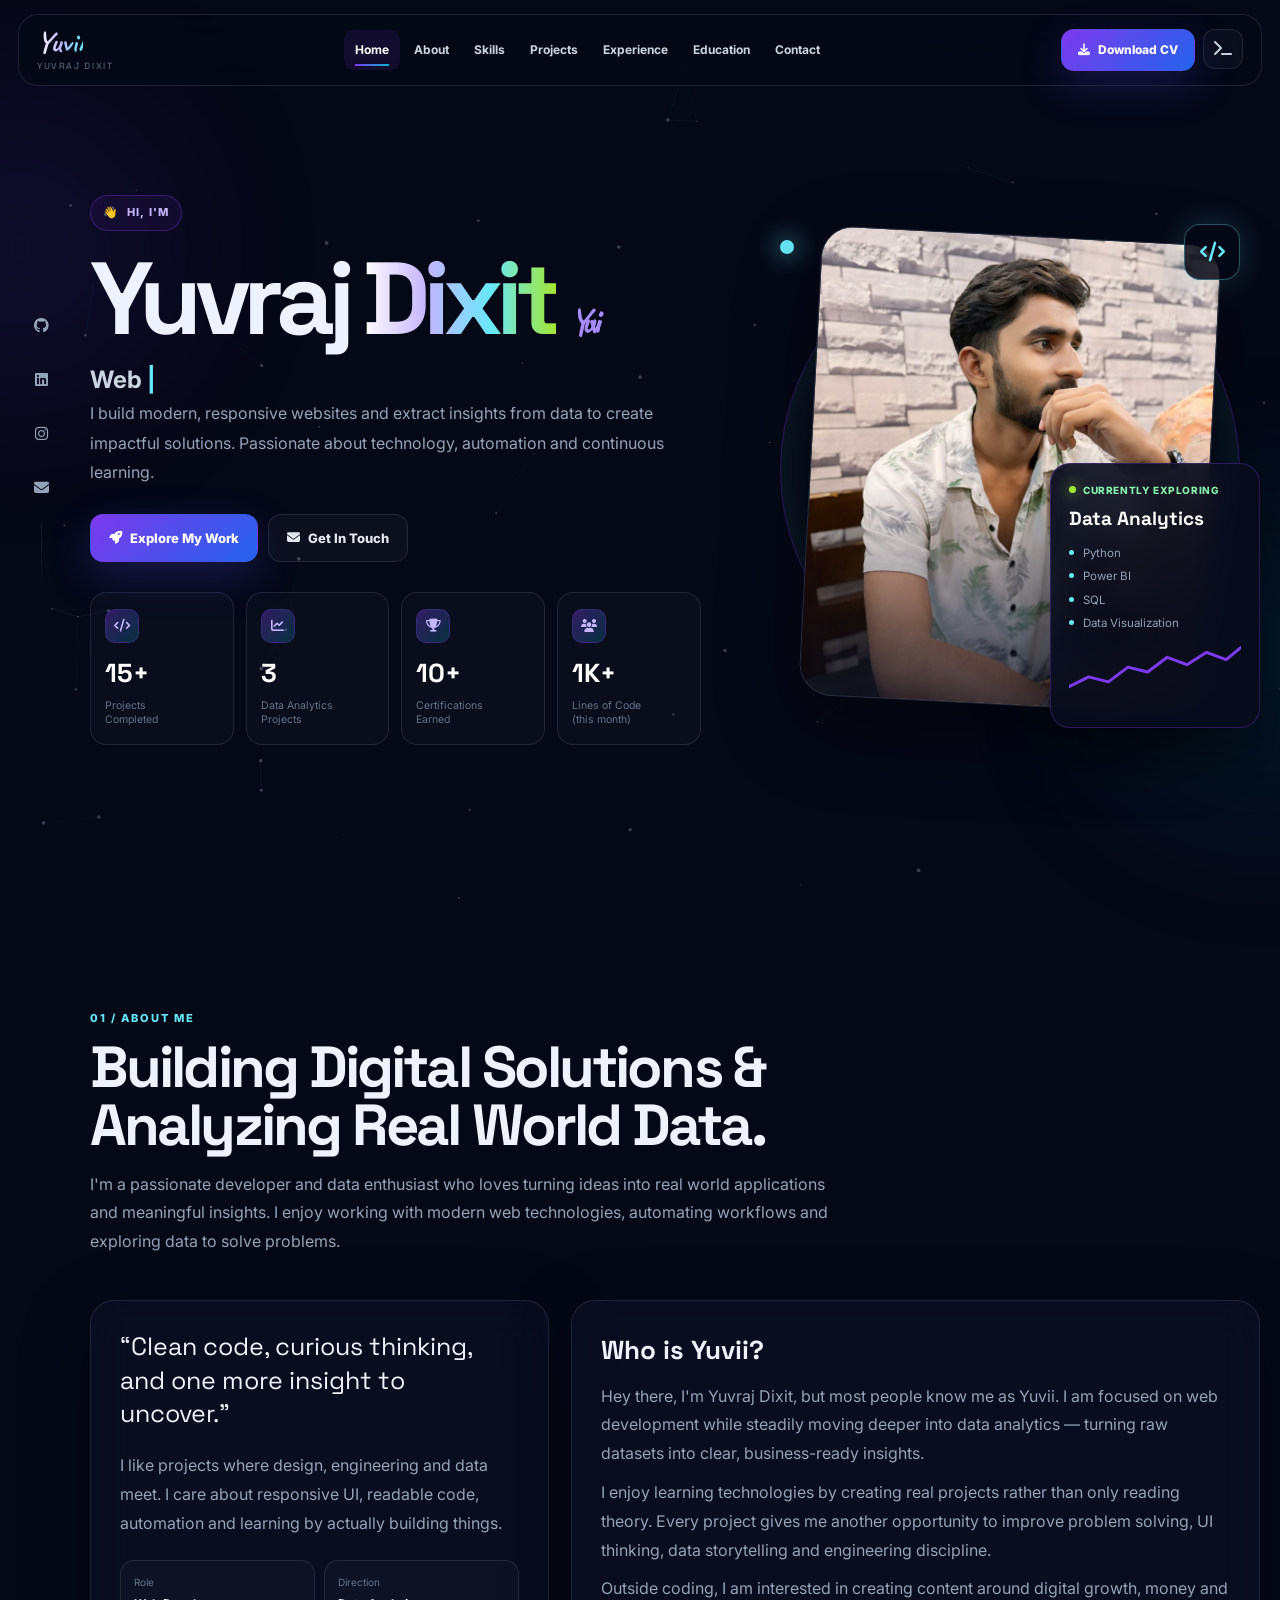
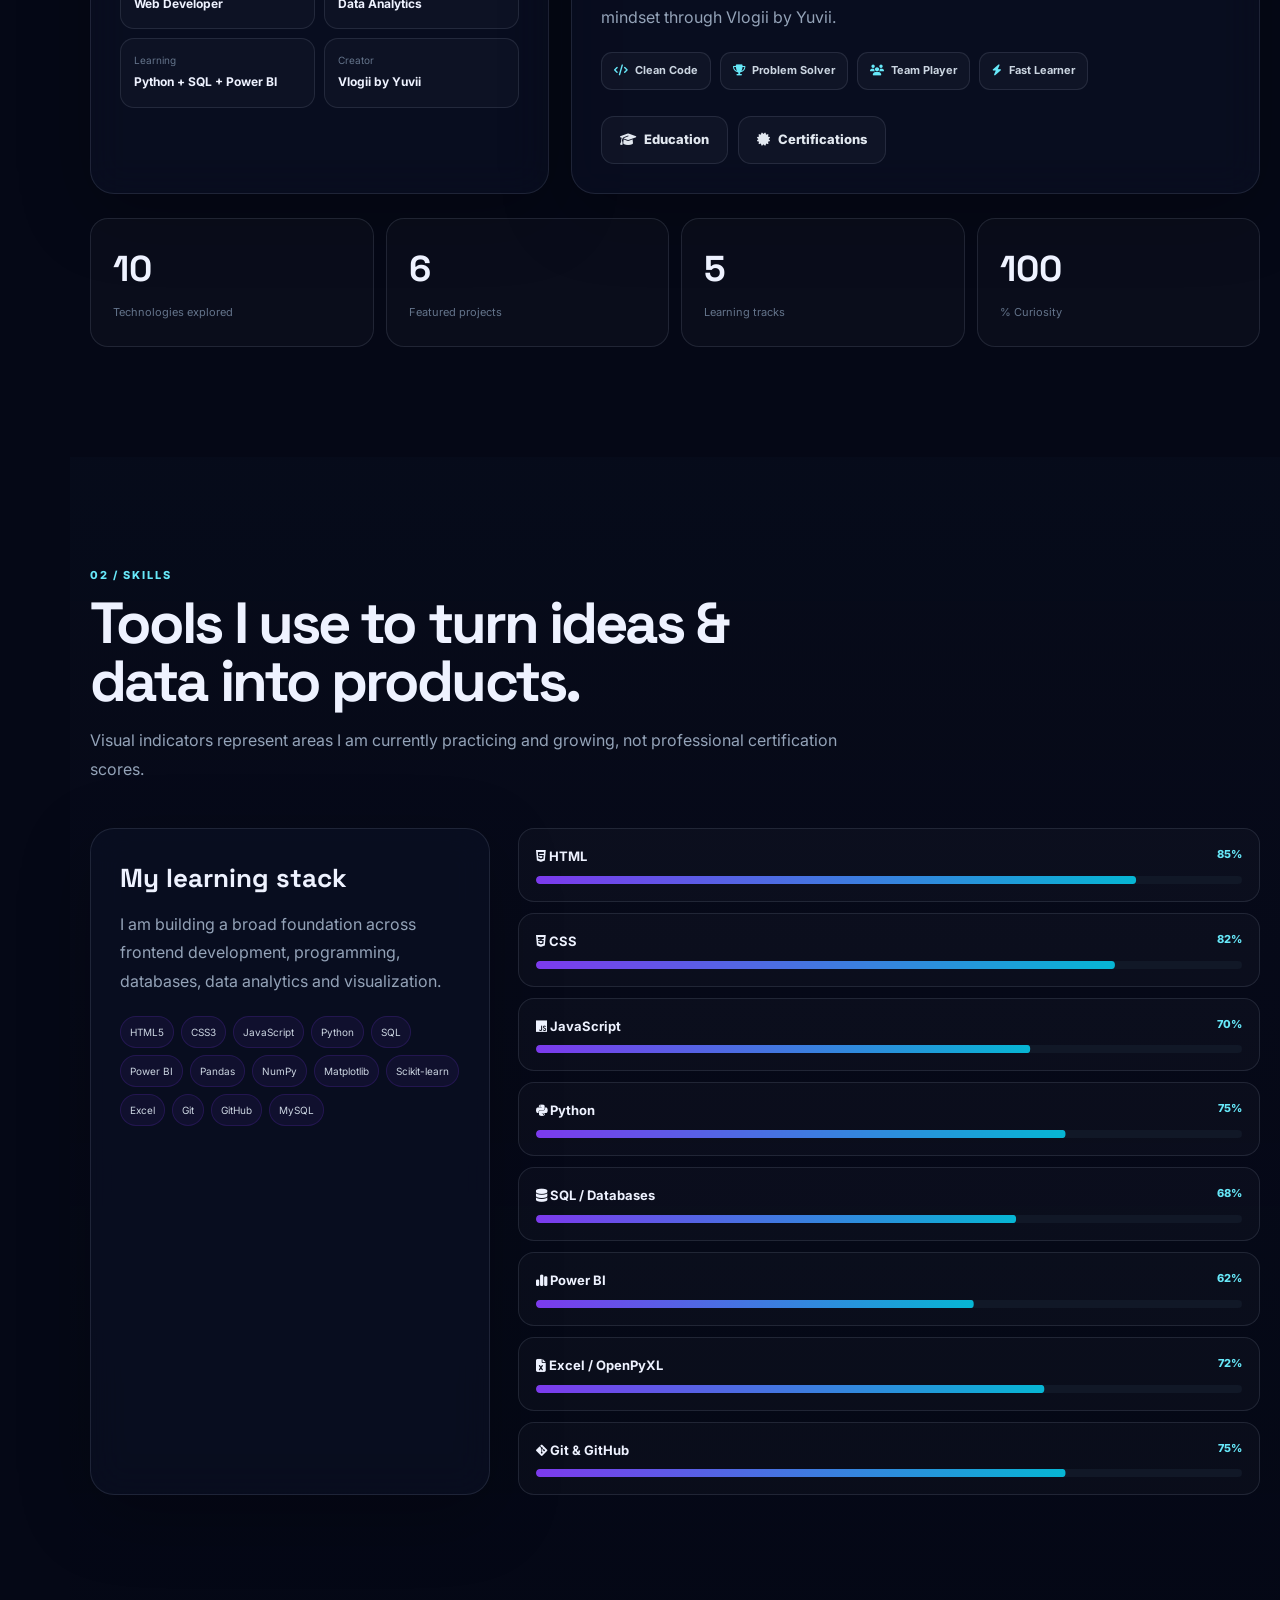
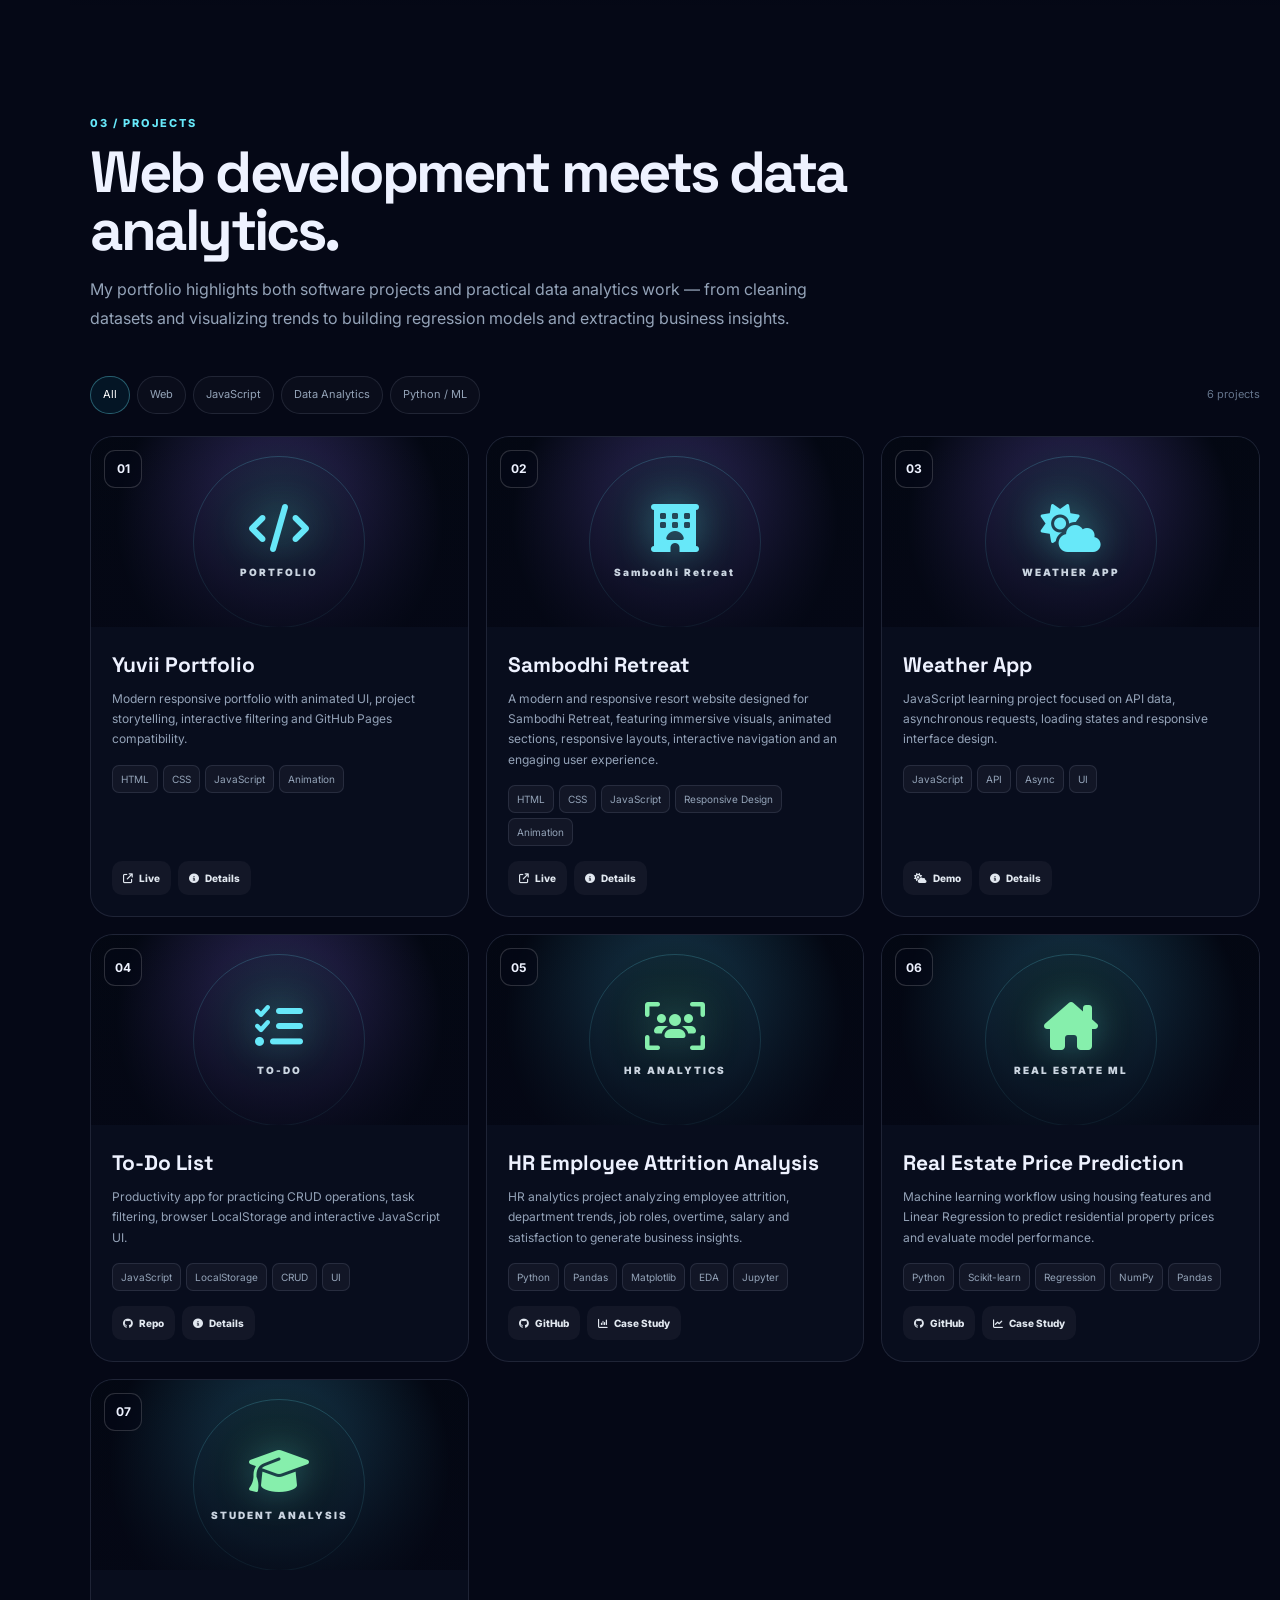
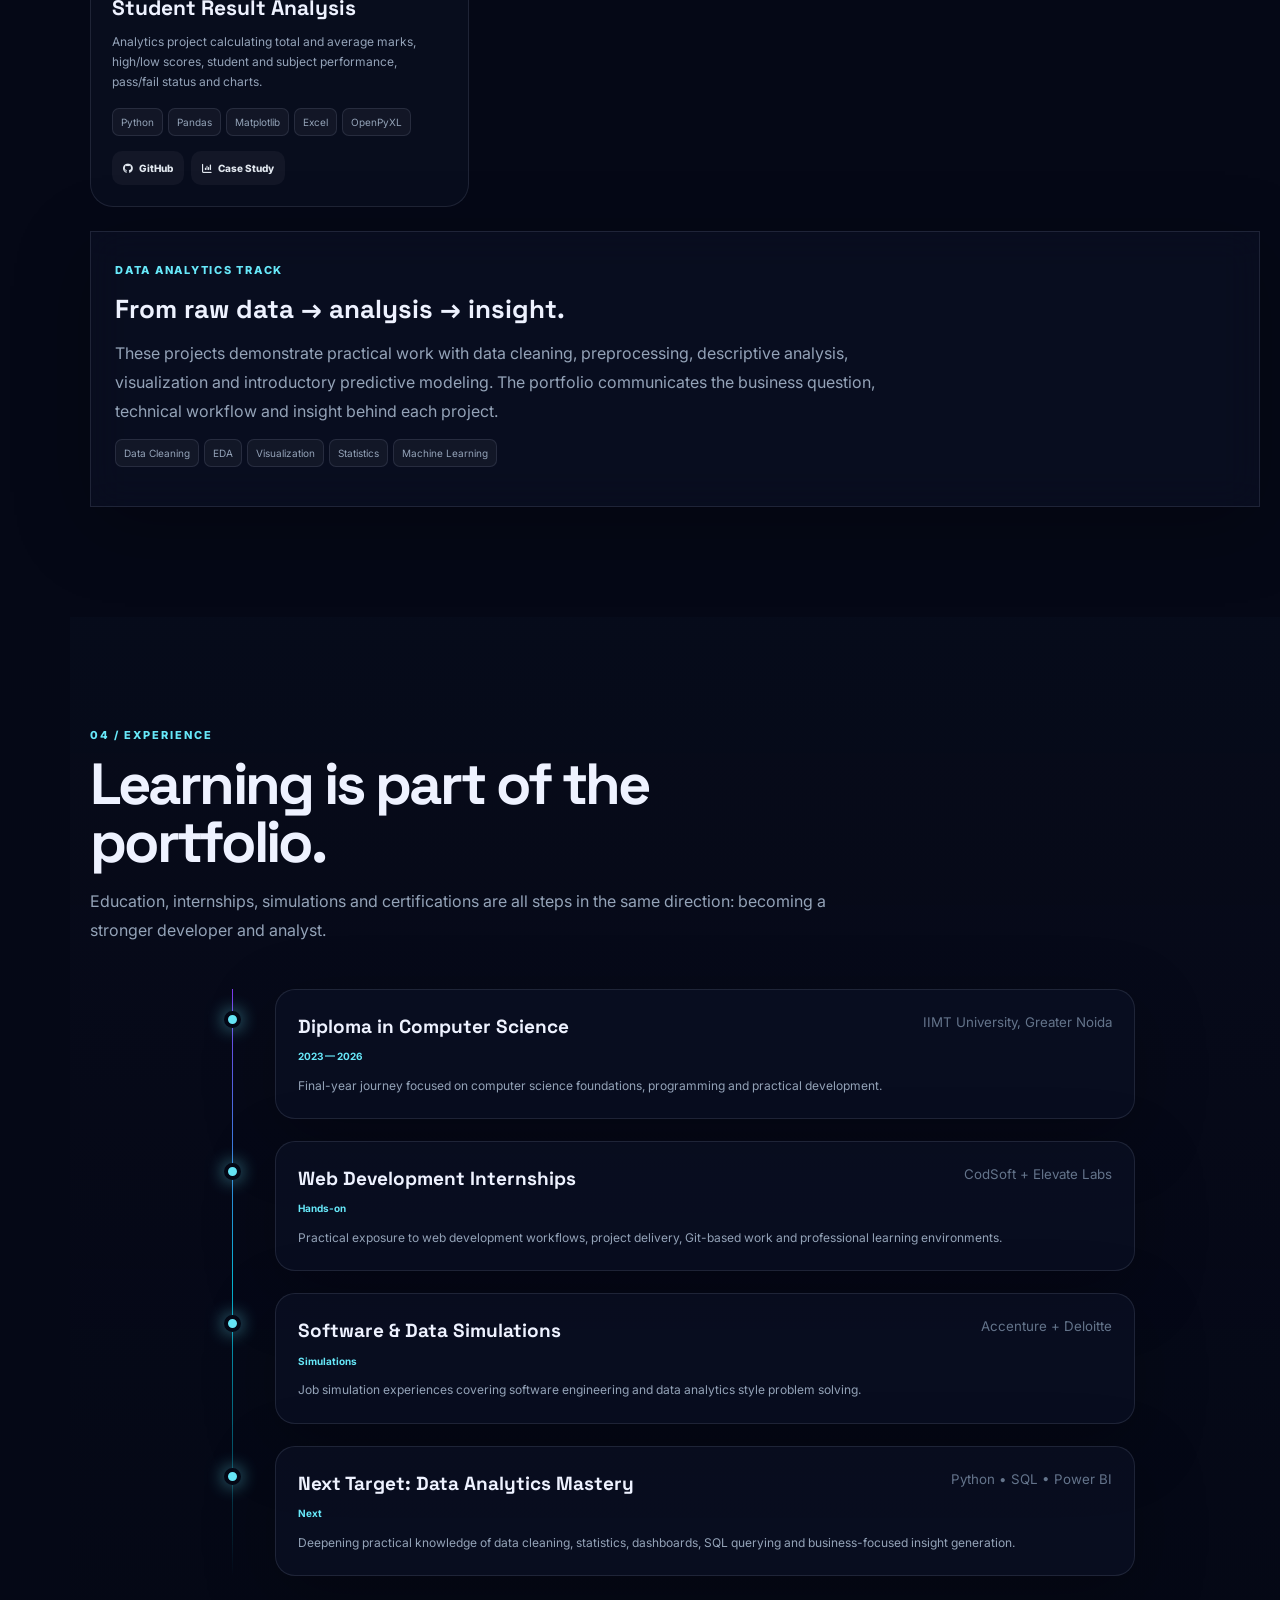
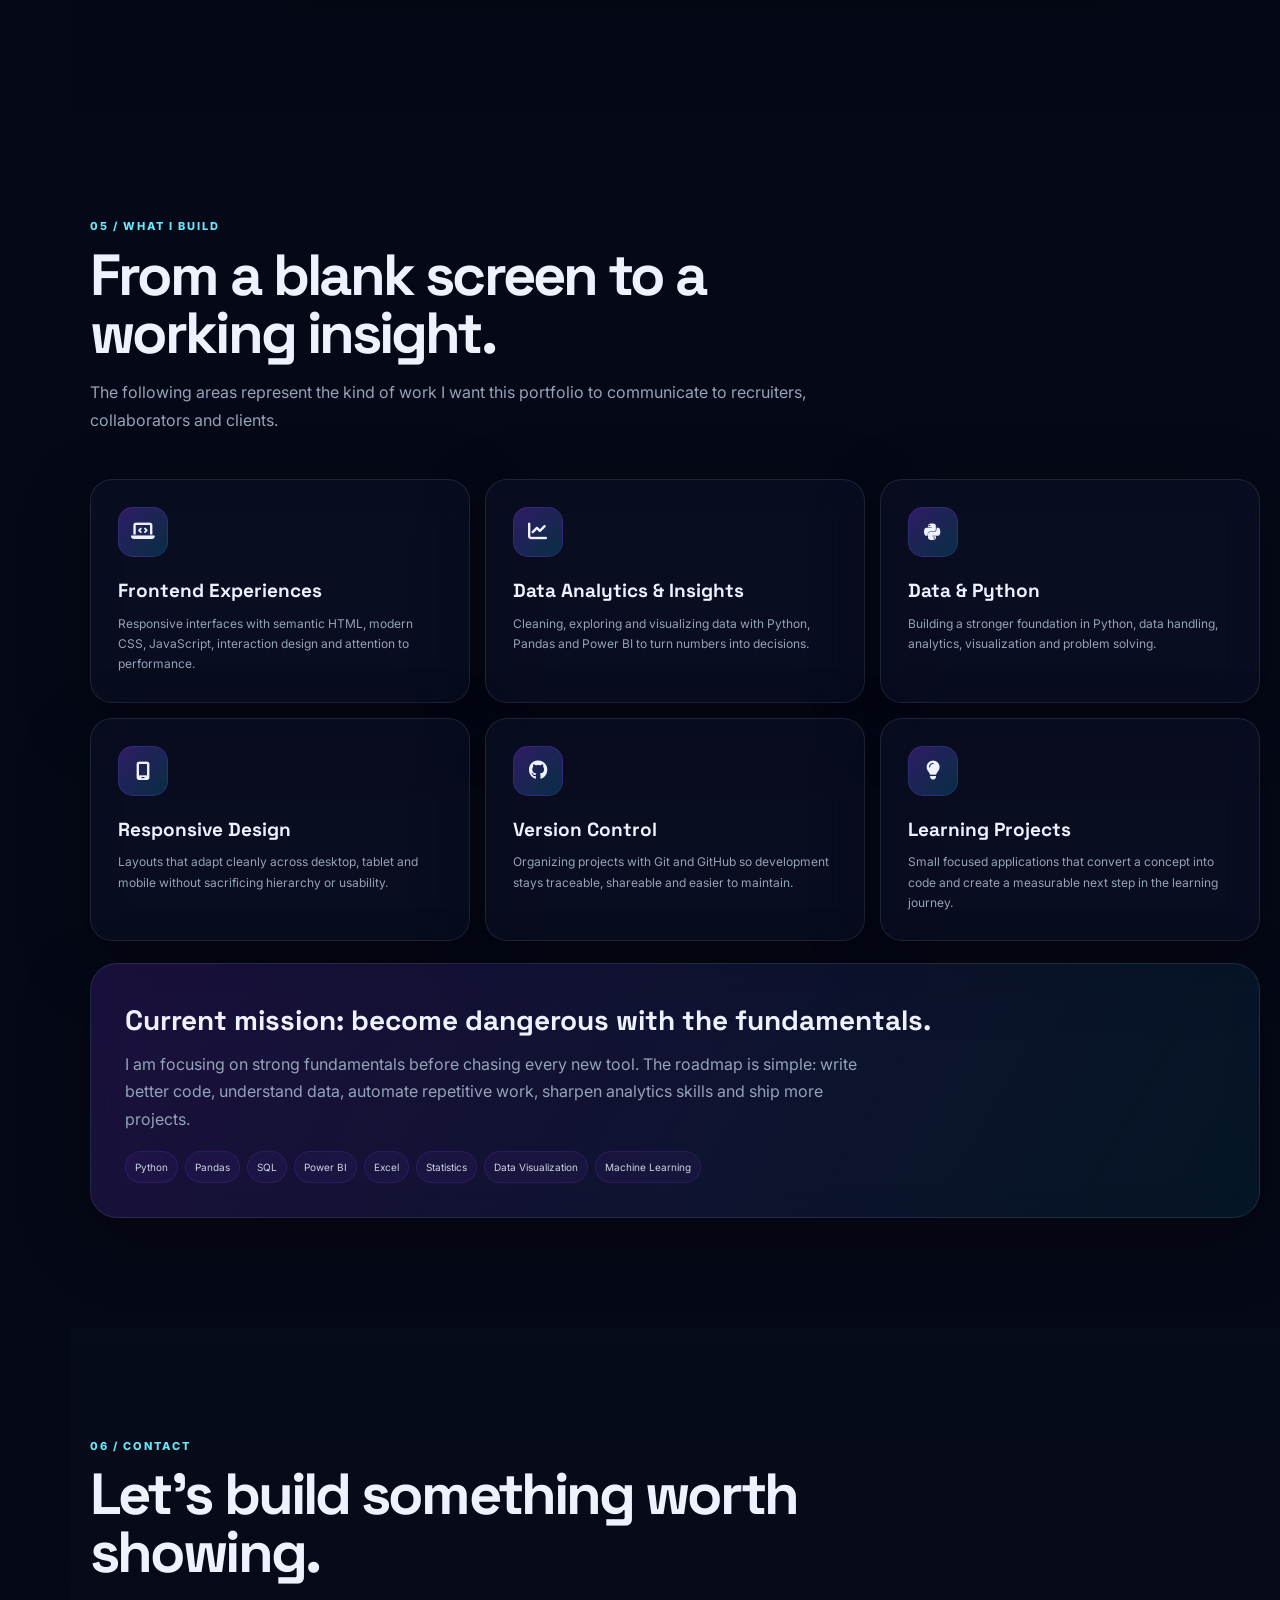
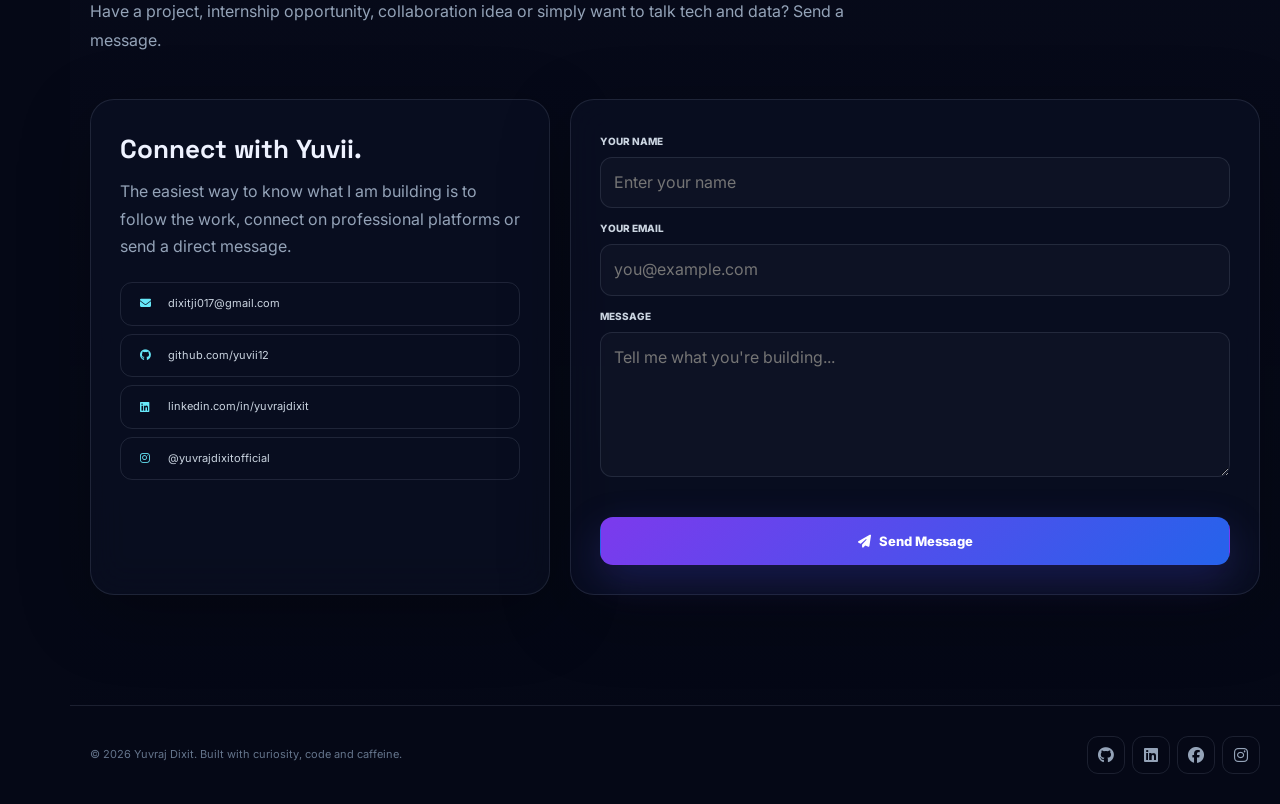
==== commit 3aec249b: "Clean up index.html by removing duplicates Removed duplicate Instagram link and updated project link" ====
--- a/index.html
+++ b/index.html
@@ -259,7 +259,7 @@
         <div class="project-actions">
 
             <a
-                href="https://yuvii12.github.io/sambodhi_retreat01/"
+                href="https://www.sambodhiretreat.org/"
                 target="_blank"
                 rel="noopener noreferrer"
             >
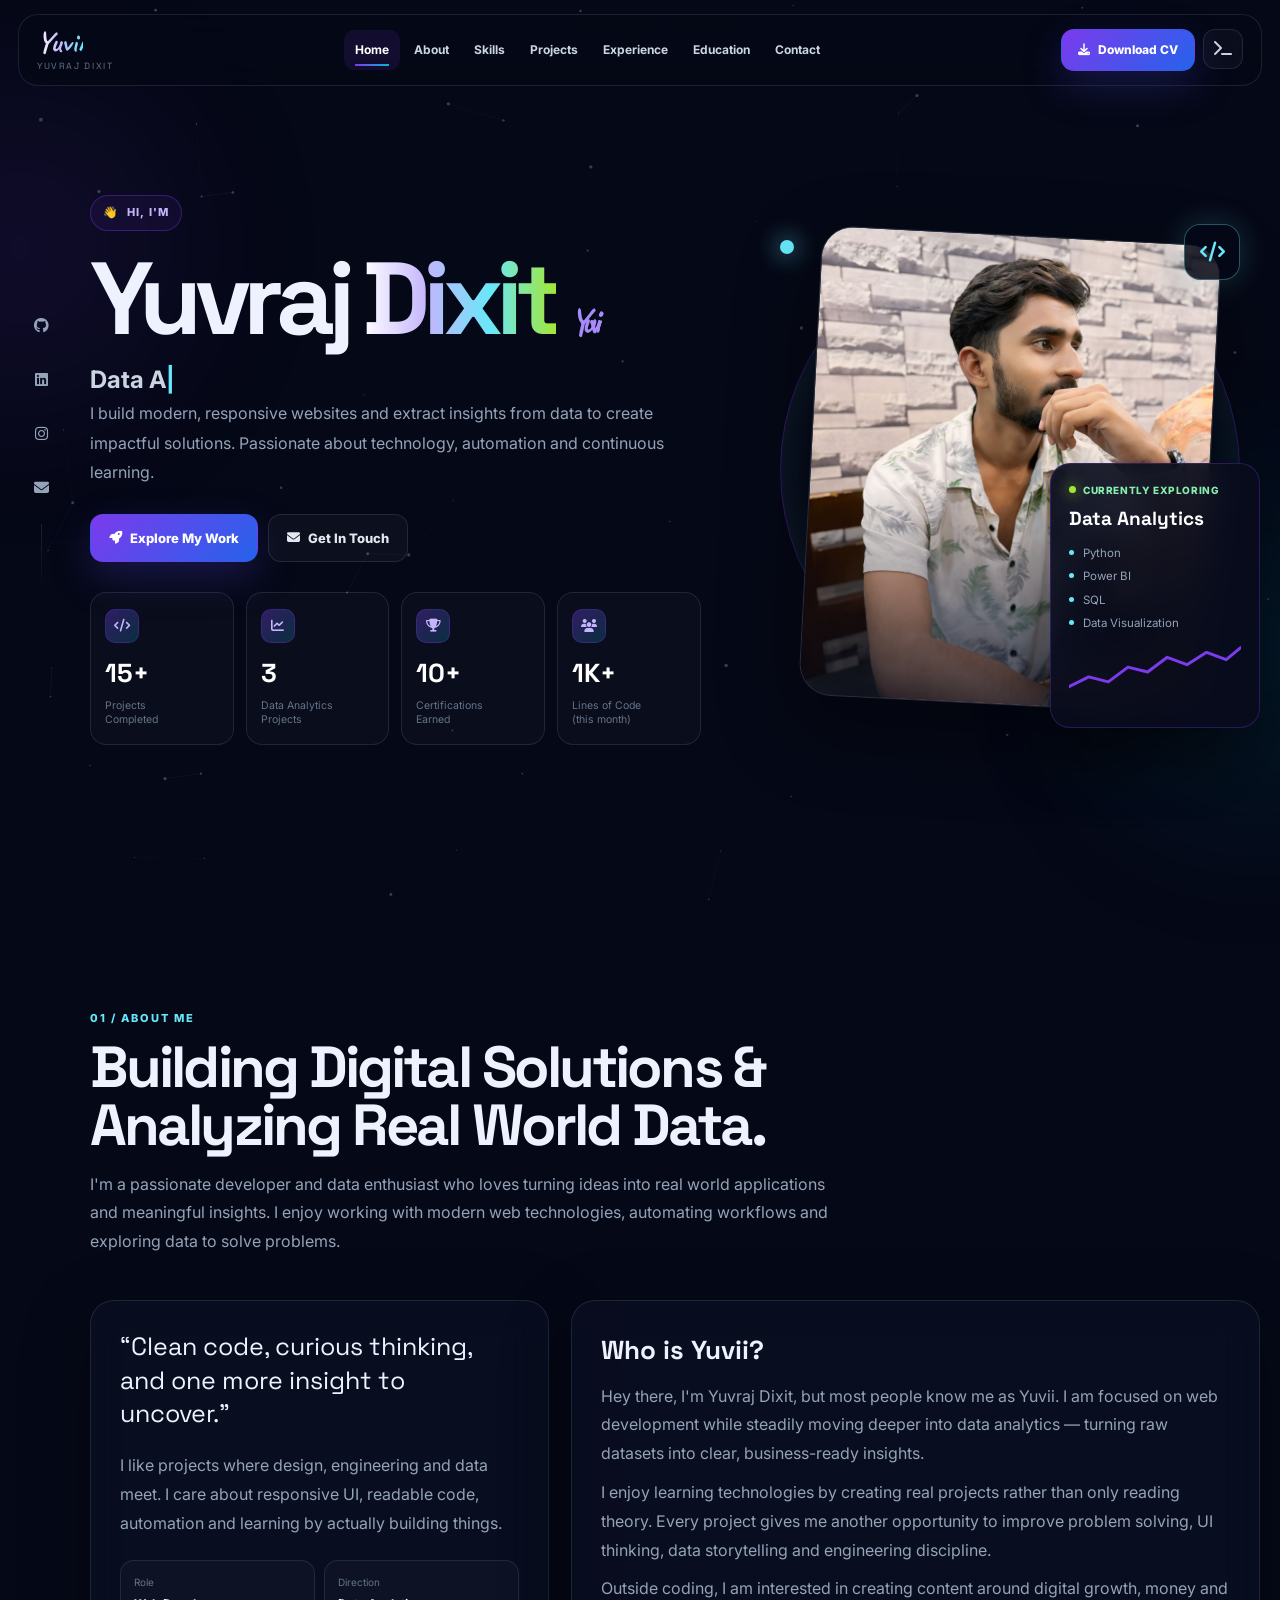
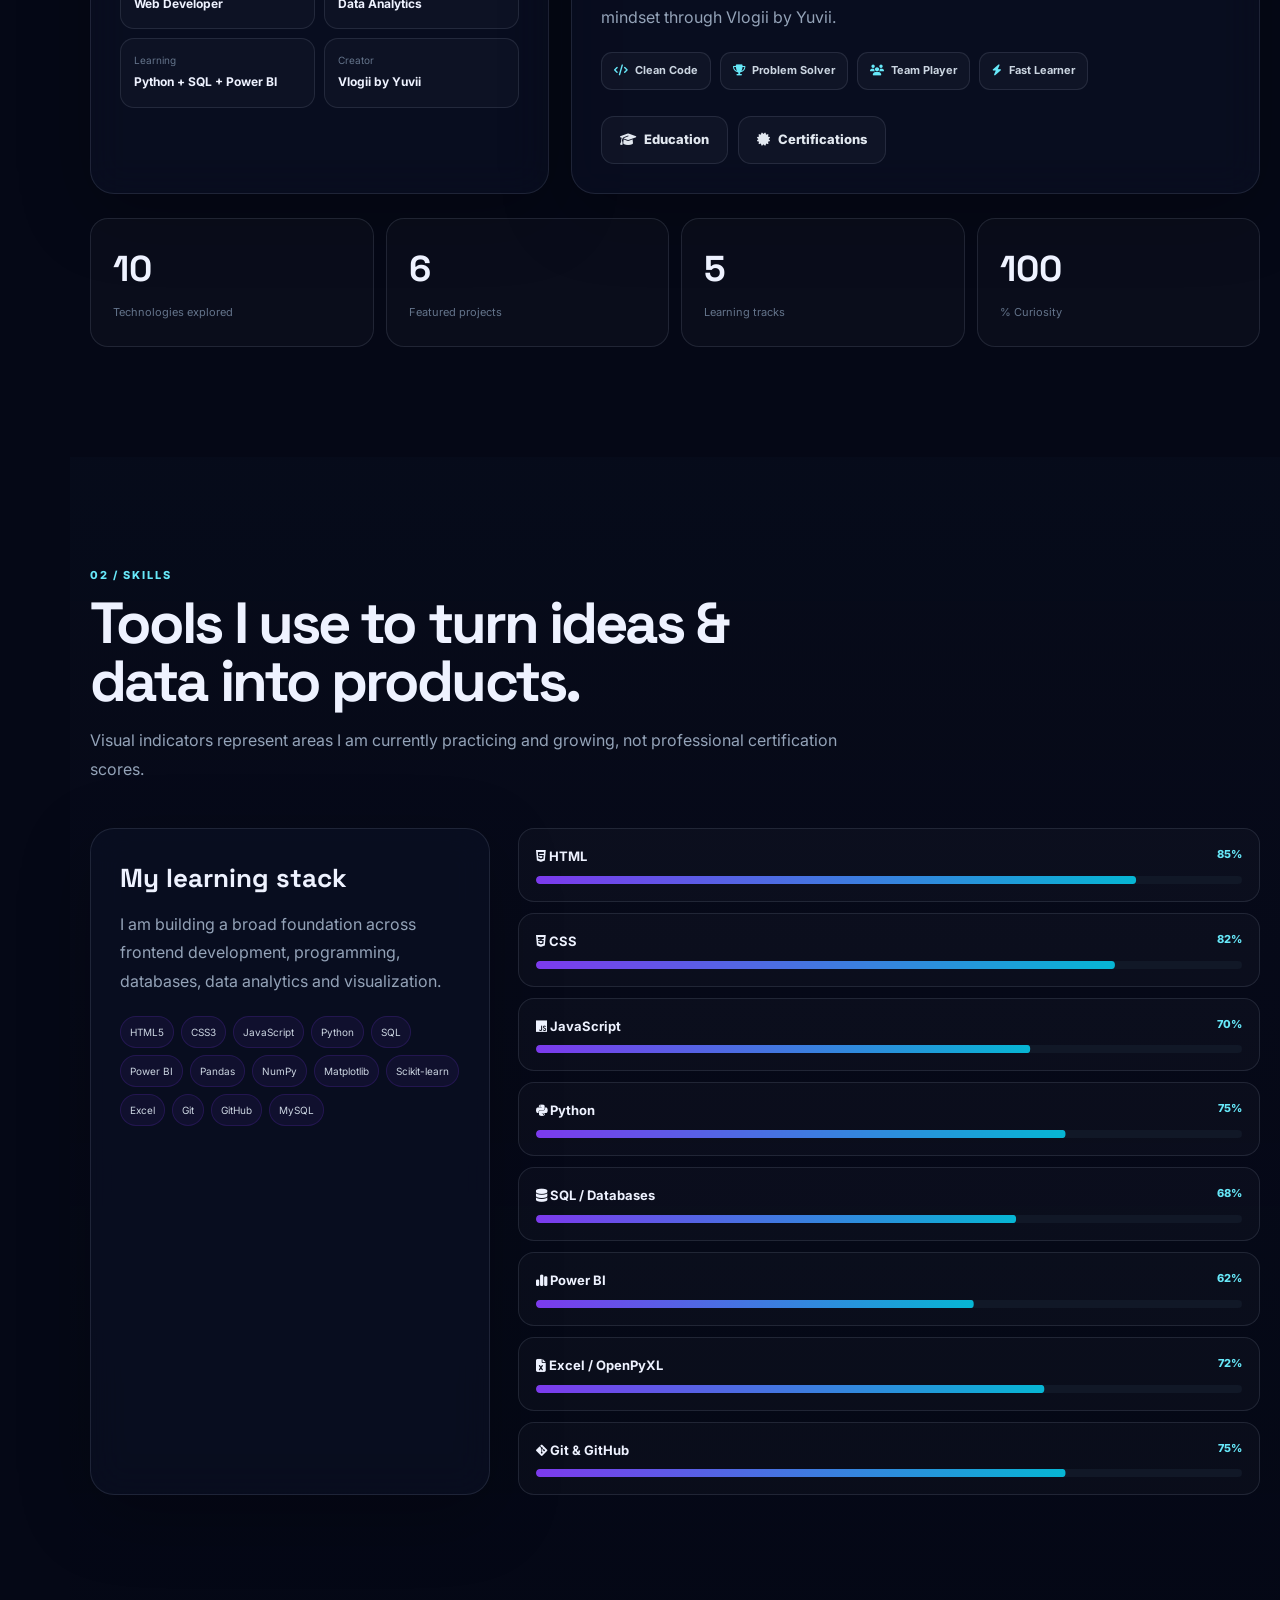
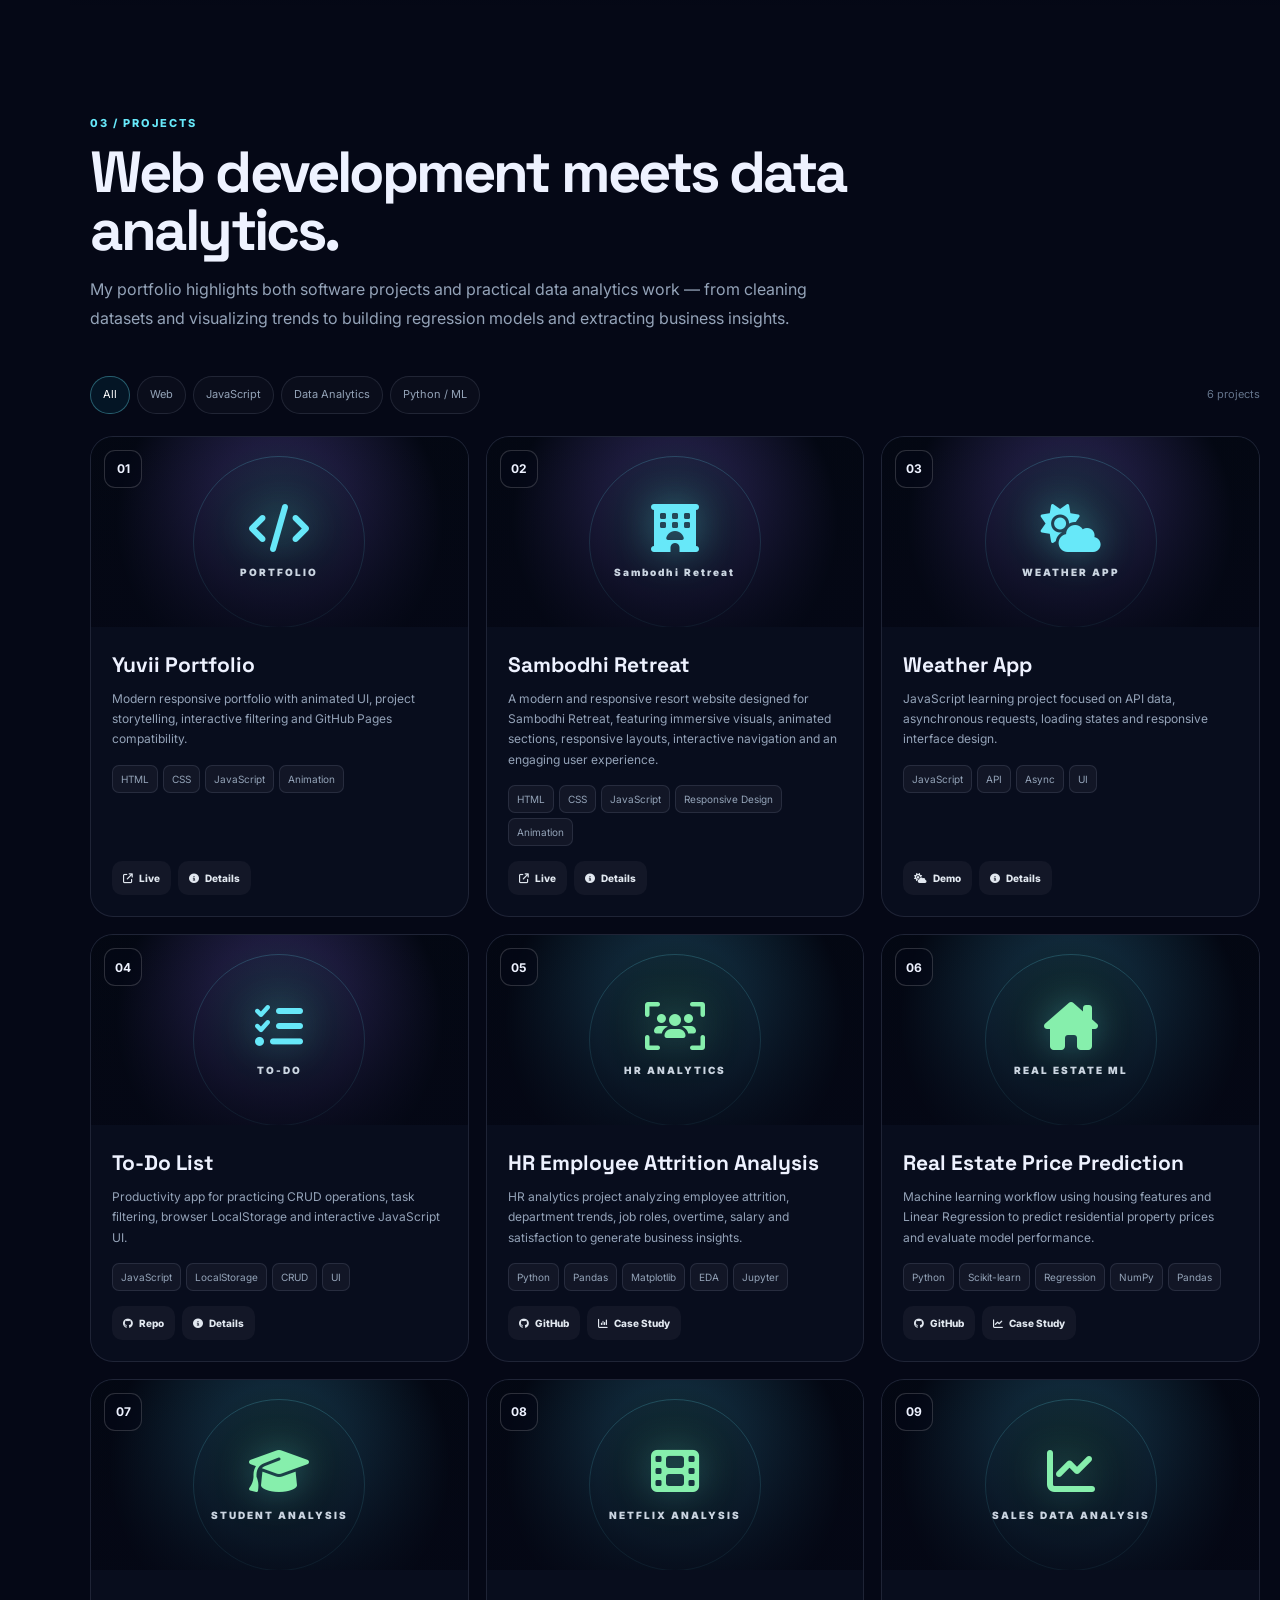
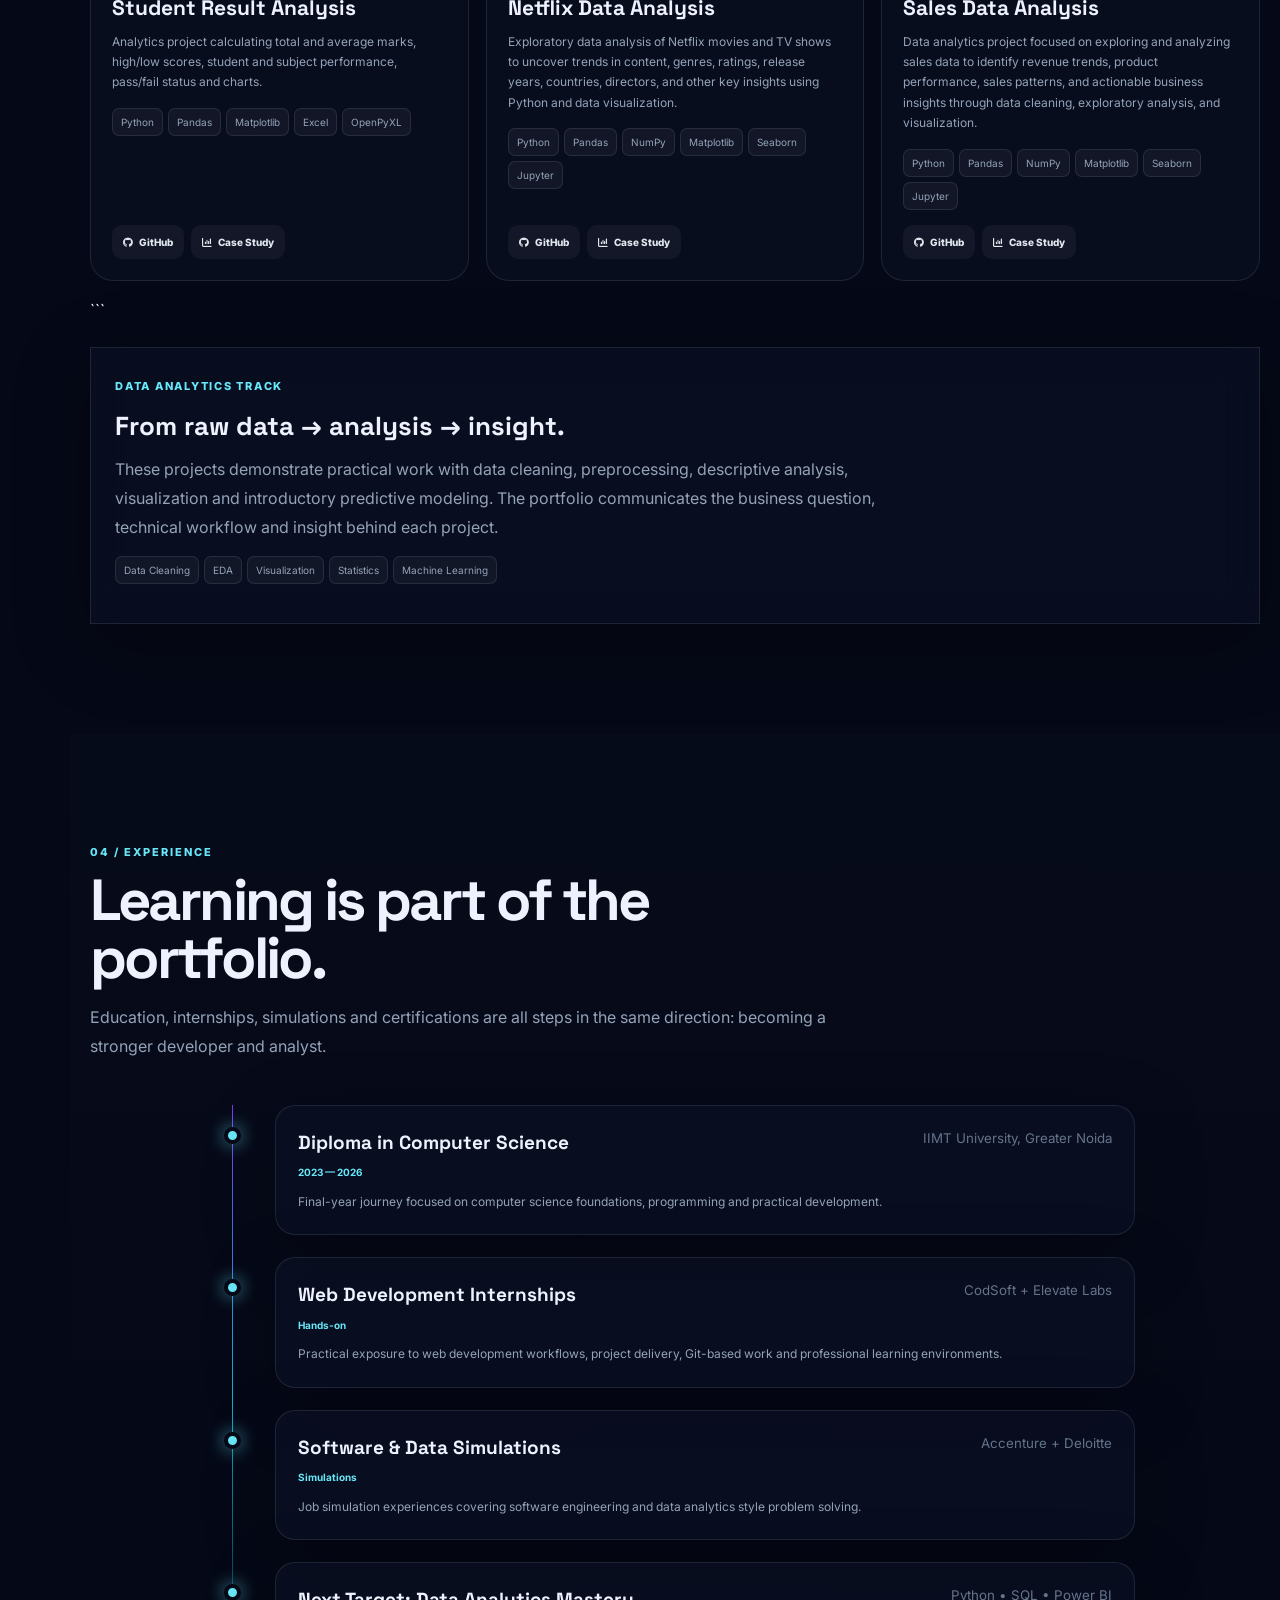
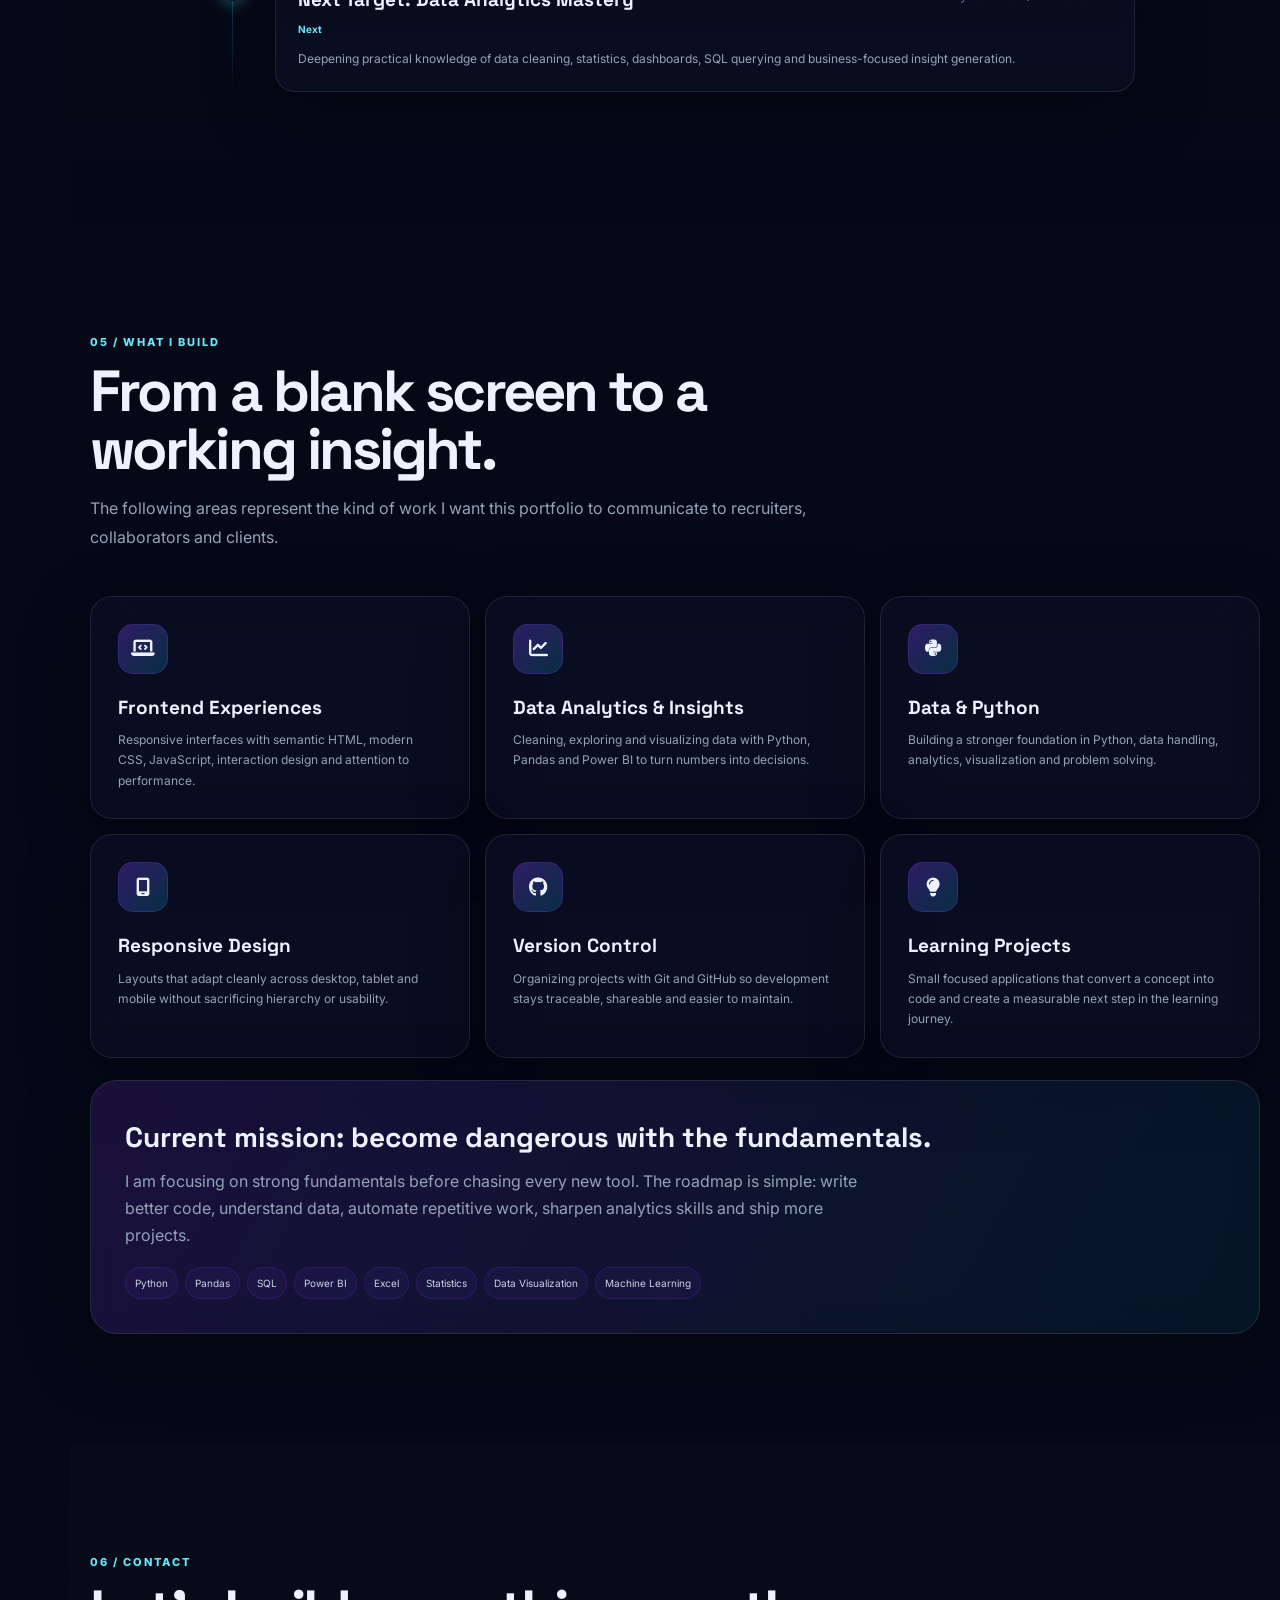
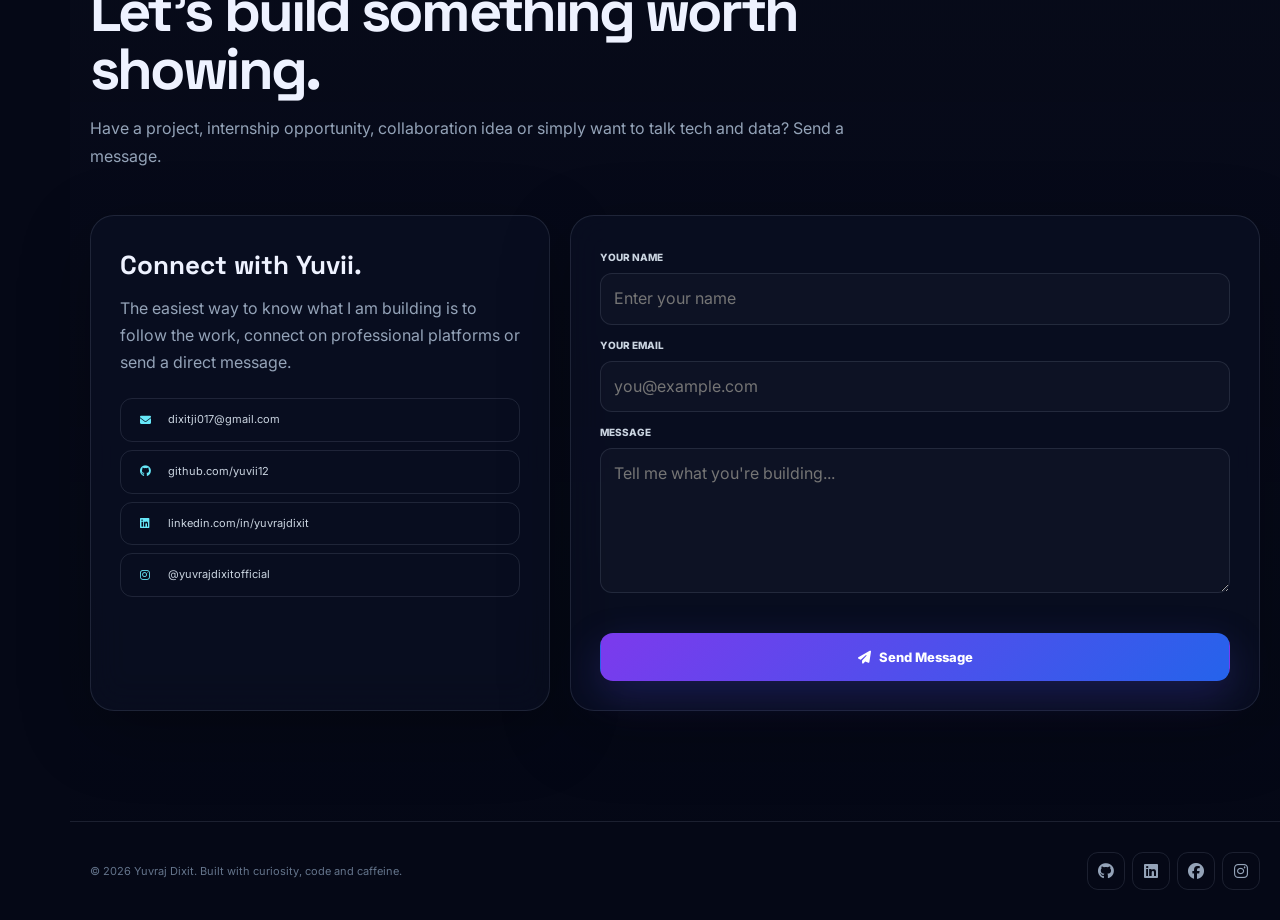
==== commit 5d79115e: "update" ====
--- a/index.html
+++ b/index.html
@@ -285,6 +285,98 @@
       <article class="project project-item" data-category="analytics"><div class="project-image"><b>05</b><div class="project-visual analytics-visual"><i class="fa-solid fa-users-viewfinder"></i><span>HR ANALYTICS</span></div></div><div class="project-body"><h3>HR Employee Attrition Analysis</h3><p>HR analytics project analyzing employee attrition, department trends, job roles, overtime, salary and satisfaction to generate business insights.</p><div class="tags"><span>Python</span><span>Pandas</span><span>Matplotlib</span><span>EDA</span><span>Jupyter</span></div><div class="project-actions"><a href="https://github.com/yuvii12/HR_Employee_Attrition_Analyasis" target="_blank" rel="noopener"><i class="fa-brands fa-github"></i> GitHub</a><button class="details" data-project="hr"><i class="fa-solid fa-chart-column"></i> Case Study</button></div></div></article>
       <article class="project project-item" data-category="python"><div class="project-image"><b>06</b><div class="project-visual analytics-visual"><i class="fa-solid fa-house-chimney"></i><span>REAL ESTATE ML</span></div></div><div class="project-body"><h3>Real Estate Price Prediction</h3><p>Machine learning workflow using housing features and Linear Regression to predict residential property prices and evaluate model performance.</p><div class="tags"><span>Python</span><span>Scikit-learn</span><span>Regression</span><span>NumPy</span><span>Pandas</span></div><div class="project-actions"><a href="https://github.com/yuvii12/RealEstatePricePrediction" target="_blank" rel="noopener"><i class="fa-brands fa-github"></i> GitHub</a><button class="details" data-project="realestate"><i class="fa-solid fa-chart-line"></i> Case Study</button></div></div></article>
       <article class="project project-item" data-category="analytics"><div class="project-image"><b>07</b><div class="project-visual analytics-visual"><i class="fa-solid fa-graduation-cap"></i><span>STUDENT ANALYSIS</span></div></div><div class="project-body"><h3>Student Result Analysis</h3><p>Analytics project calculating total and average marks, high/low scores, student and subject performance, pass/fail status and charts.</p><div class="tags"><span>Python</span><span>Pandas</span><span>Matplotlib</span><span>Excel</span><span>OpenPyXL</span></div><div class="project-actions"><a href="https://github.com/yuvii12/Student-Result-Analysis" target="_blank" rel="noopener"><i class="fa-brands fa-github"></i> GitHub</a><button class="details" data-project="student"><i class="fa-solid fa-chart-column"></i> Case Study</button></div></div></article>
+
+      <article class="project project-item" data-category="analytics">
+    <div class="project-image">
+        <b>08</b>
+        <div class="project-visual analytics-visual">
+            <i class="fa-solid fa-film"></i>
+            <span>NETFLIX ANALYSIS</span>
+        </div>
+    </div>
+
+    <div class="project-body">
+        <h3>Netflix Data Analysis</h3>
+
+        <p>
+            Exploratory data analysis of Netflix movies and TV shows to uncover
+            trends in content, genres, ratings, release years, countries,
+            directors, and other key insights using Python and data
+            visualization.
+        </p>
+
+        <div class="tags">
+            <span>Python</span>
+            <span>Pandas</span>
+            <span>NumPy</span>
+            <span>Matplotlib</span>
+            <span>Seaborn</span>
+            <span>Jupyter</span>
+        </div>
+
+        <div class="project-actions">
+            <a
+                href="https://github.com/yuvii12/netflix-data-analysis"
+                target="_blank"
+                rel="noopener"
+            >
+                <i class="fa-brands fa-github"></i> GitHub
+            </a>
+
+            <button class="details" data-project="netflix">
+                <i class="fa-solid fa-chart-column"></i> Case Study
+            </button>
+        </div>
+    </div>
+</article>
+
+<article class="project project-item" data-category="analytics">
+    <div class="project-image">
+        <b>09</b>
+
+        <div class="project-visual analytics-visual">
+            <i class="fa-solid fa-chart-line"></i>
+            <span>SALES DATA ANALYSIS</span>
+        </div>
+    </div>
+
+    <div class="project-body">
+        <h3>Sales Data Analysis</h3>
+
+        <p>
+            Data analytics project focused on exploring and analyzing sales
+            data to identify revenue trends, product performance, sales patterns,
+            and actionable business insights through data cleaning,
+            exploratory analysis, and visualization.
+        </p>
+
+        <div class="tags">
+            <span>Python</span>
+            <span>Pandas</span>
+            <span>NumPy</span>
+            <span>Matplotlib</span>
+            <span>Seaborn</span>
+            <span>Jupyter</span>
+        </div>
+
+        <div class="project-actions">
+            <a
+                href="https://github.com/yuvii12/sales_data_analysis"
+                target="_blank"
+                rel="noopener"
+            >
+                <i class="fa-brands fa-github"></i> GitHub
+            </a>
+
+            <button class="details" data-project="sales">
+                <i class="fa-solid fa-chart-column"></i> Case Study
+            </button>
+        </div>
+    </div>
+</article>
+```
+
+
     </div>
     <div class="glass analytics-highlight reveal" style="margin-top:24px;padding:24px;"><span style="color:#67e8f9;font-size:11px;font-weight:800;letter-spacing:.16em;">DATA ANALYTICS TRACK</span><h3 style="font-family:'Space Grotesk';font-size:26px;margin-top:8px;">From raw data → analysis → insight.</h3><p style="color:#94a3b8;line-height:1.8;max-width:800px;margin-top:8px;">These projects demonstrate practical work with data cleaning, preprocessing, descriptive analysis, visualization and introductory predictive modeling. The portfolio communicates the business question, technical workflow and insight behind each project.</p><div class="tags" style="margin-top:14px;"><span>Data Cleaning</span><span>EDA</span><span>Visualization</span><span>Statistics</span><span>Machine Learning</span></div></div>
   </div>
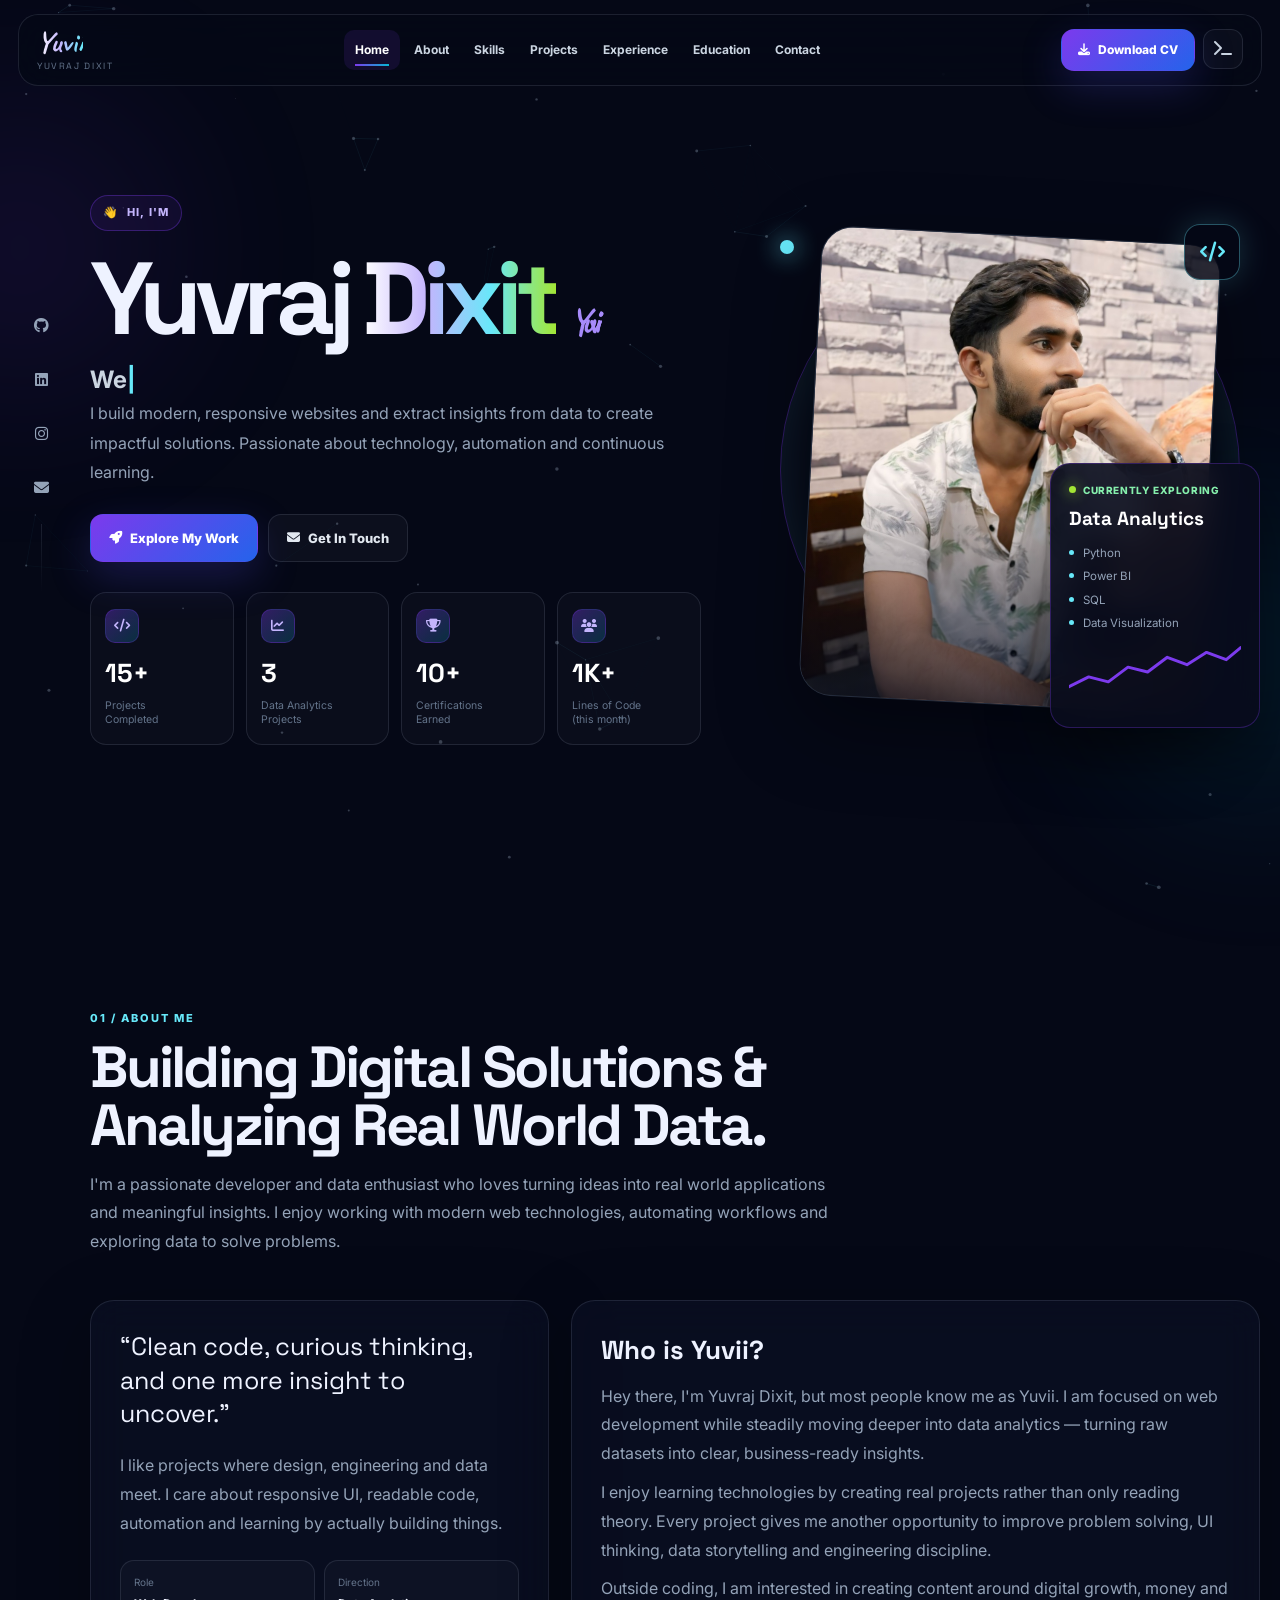
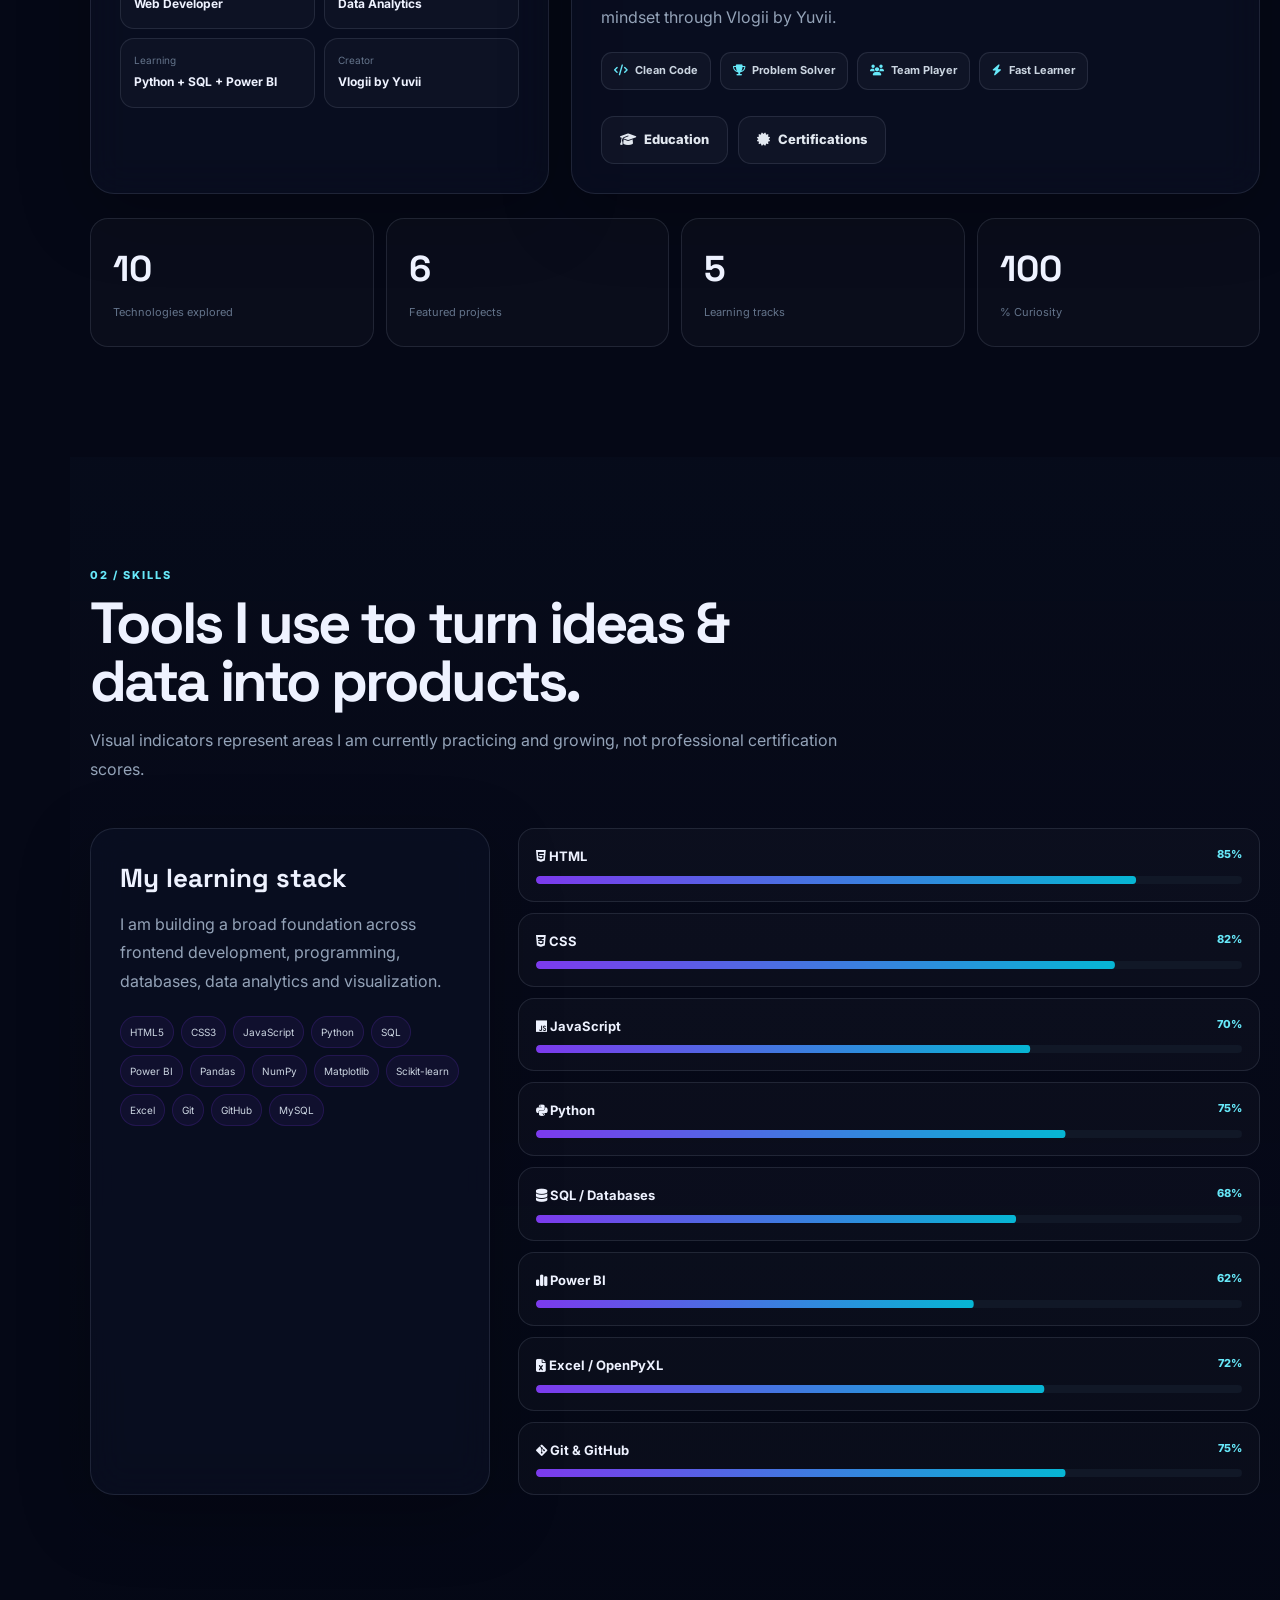
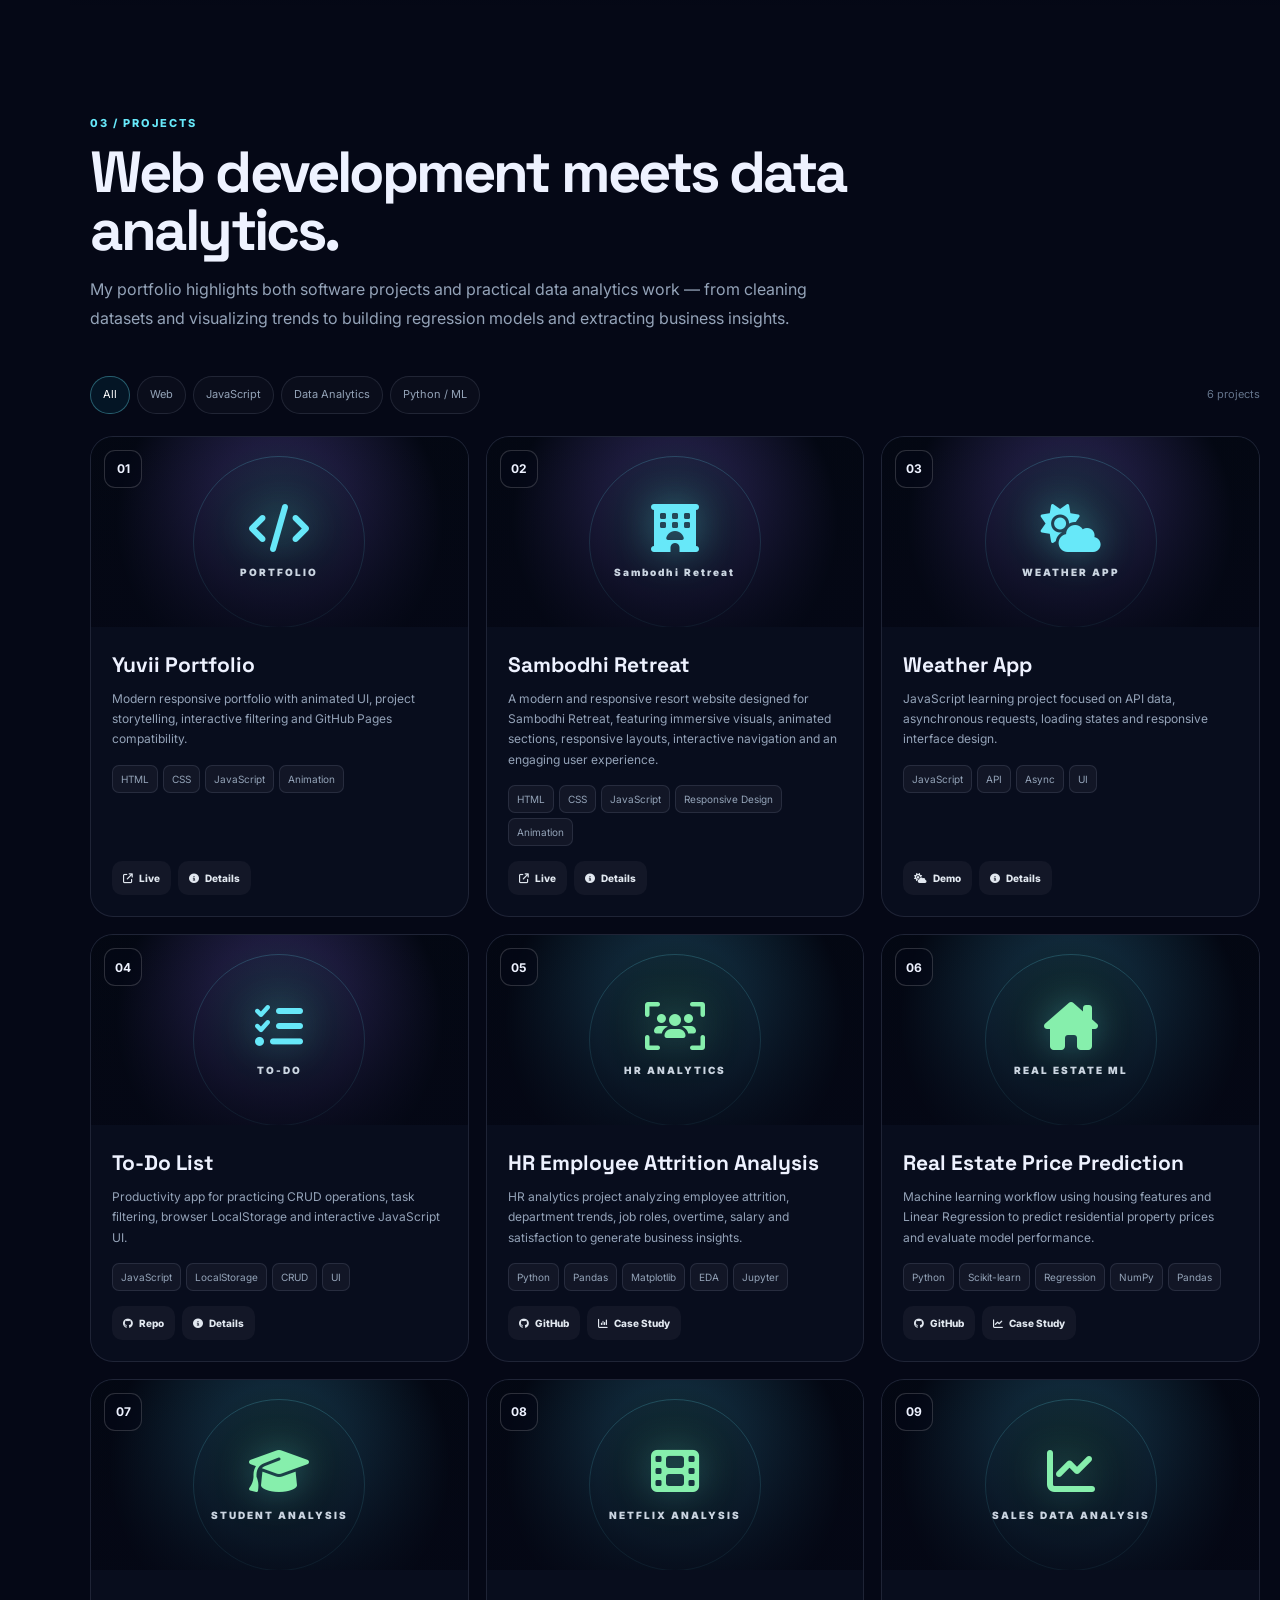
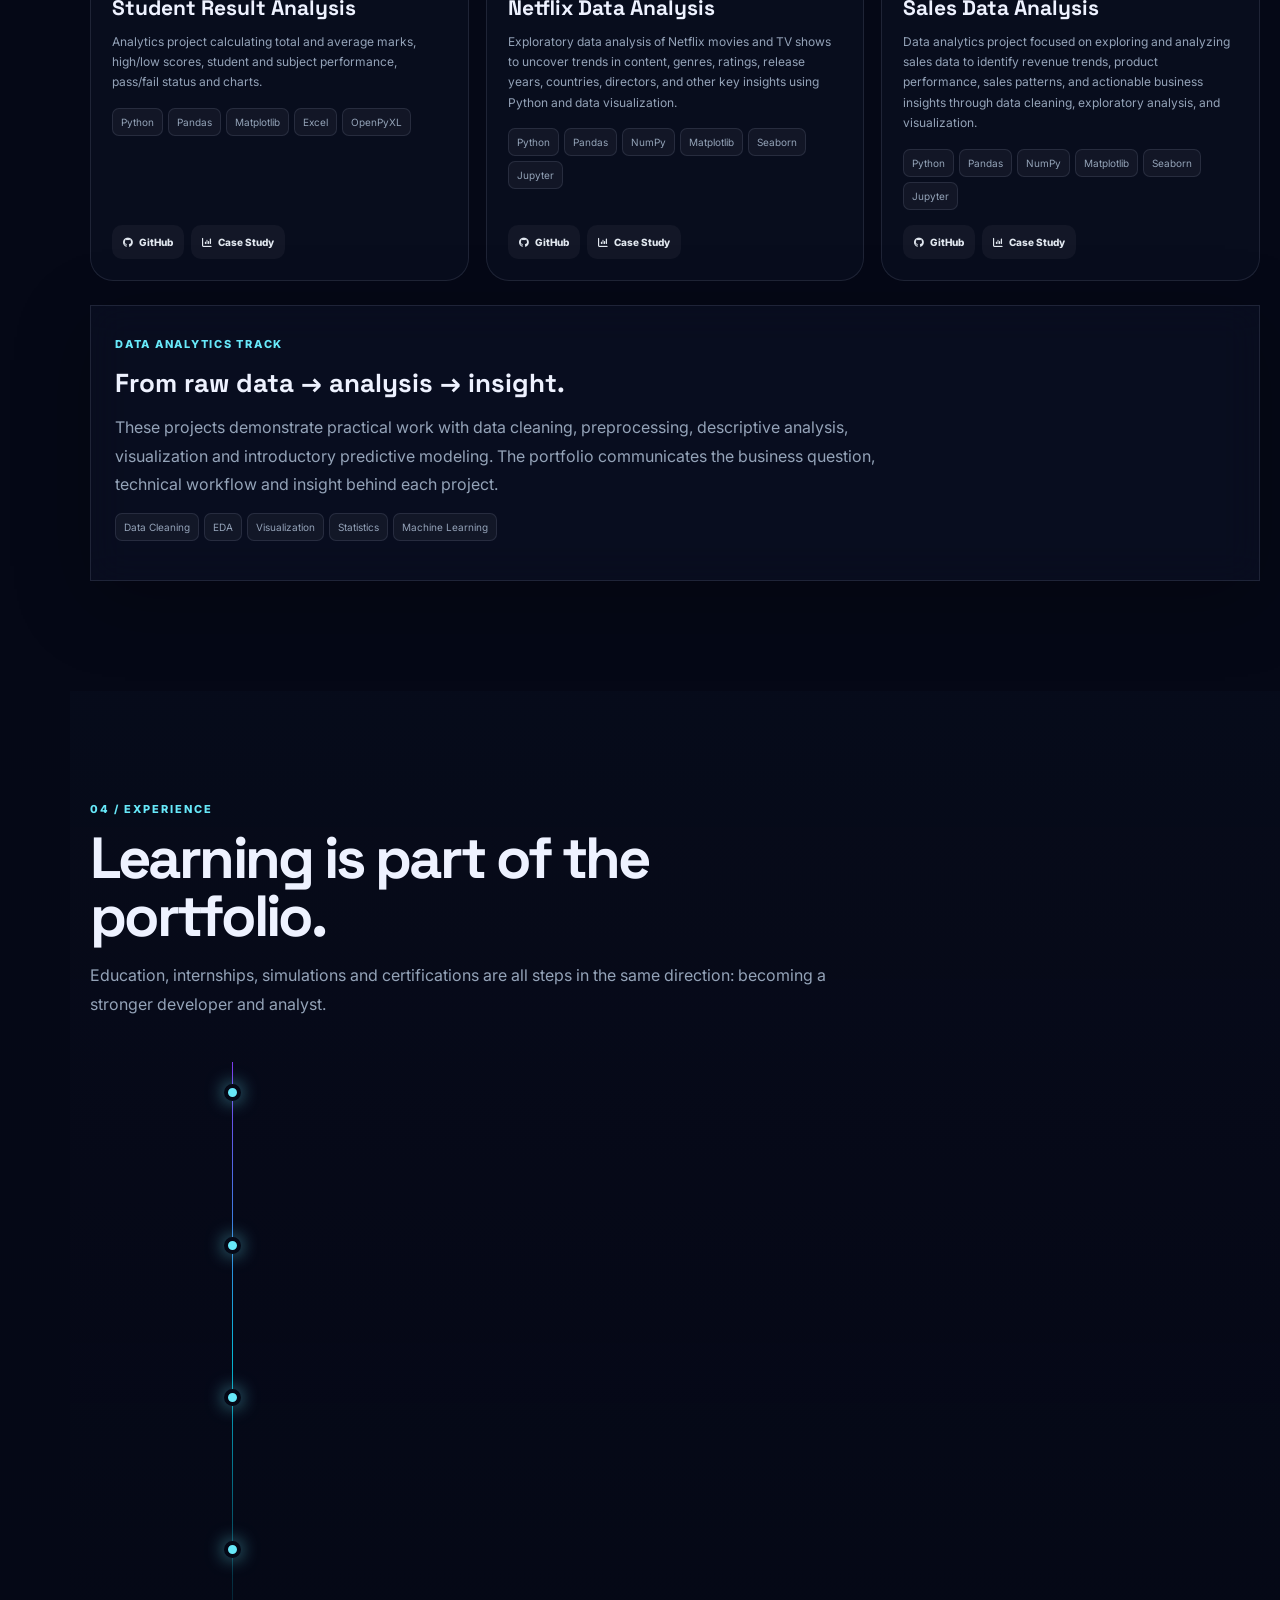
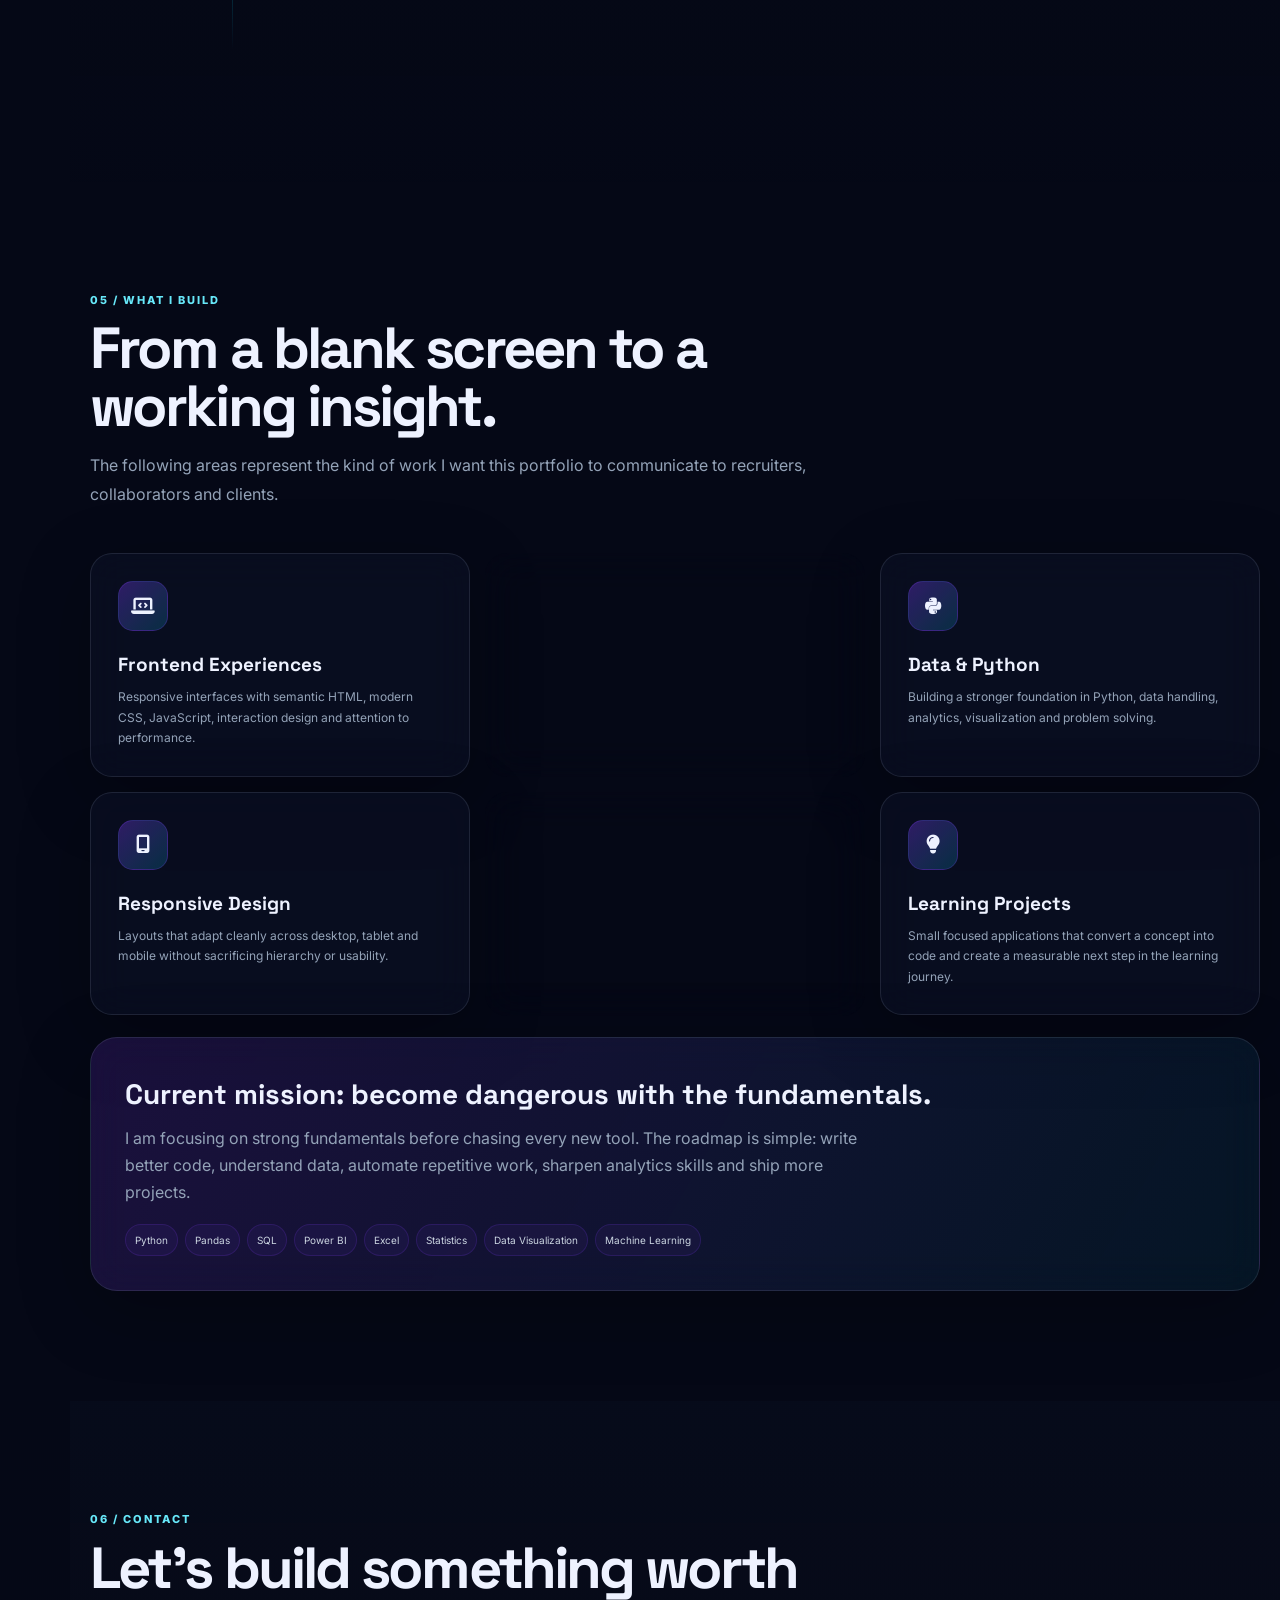
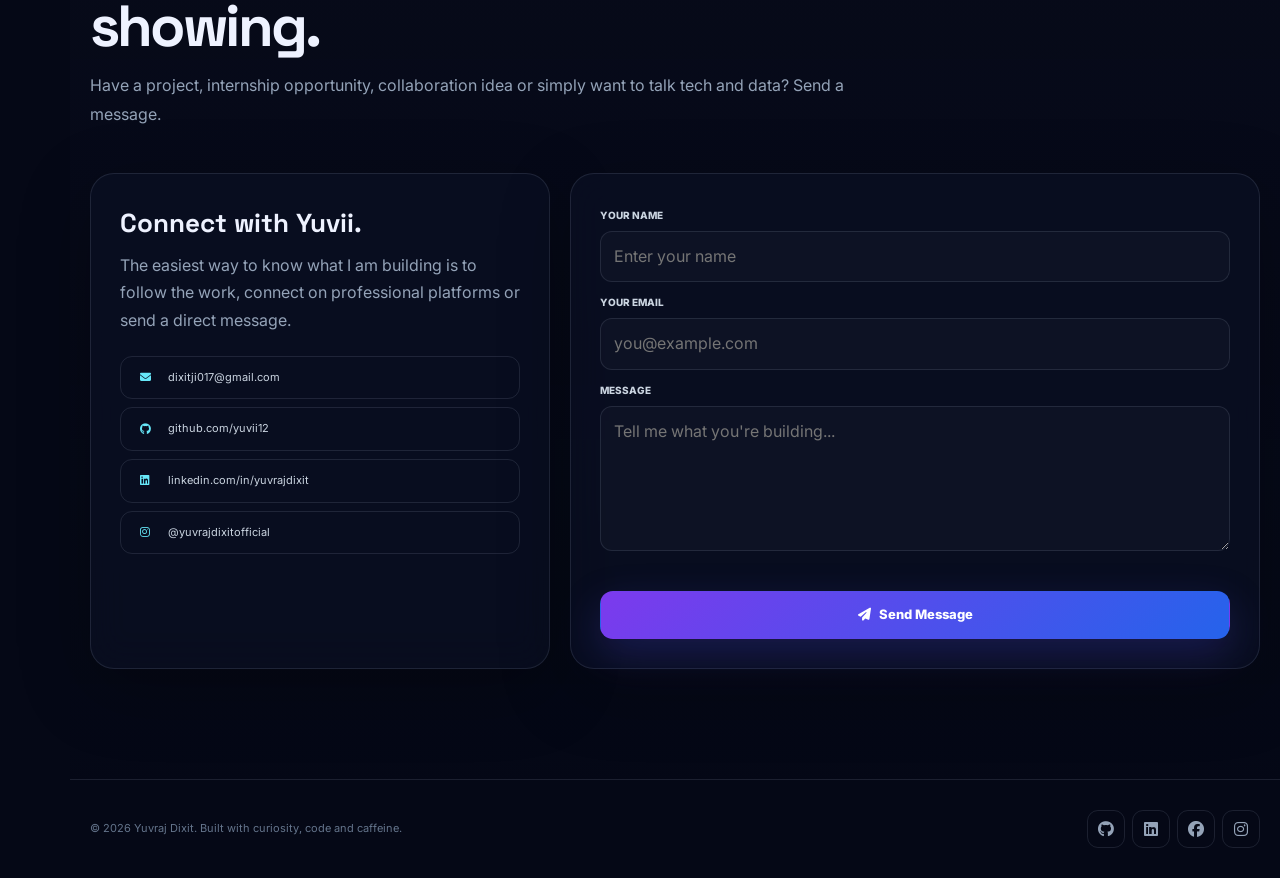
==== commit db55c243: "Update analytics section in index.html" ====
--- a/index.html
+++ b/index.html
@@ -374,7 +374,7 @@
         </div>
     </div>
 </article>
-```
+
 
 
     </div>
